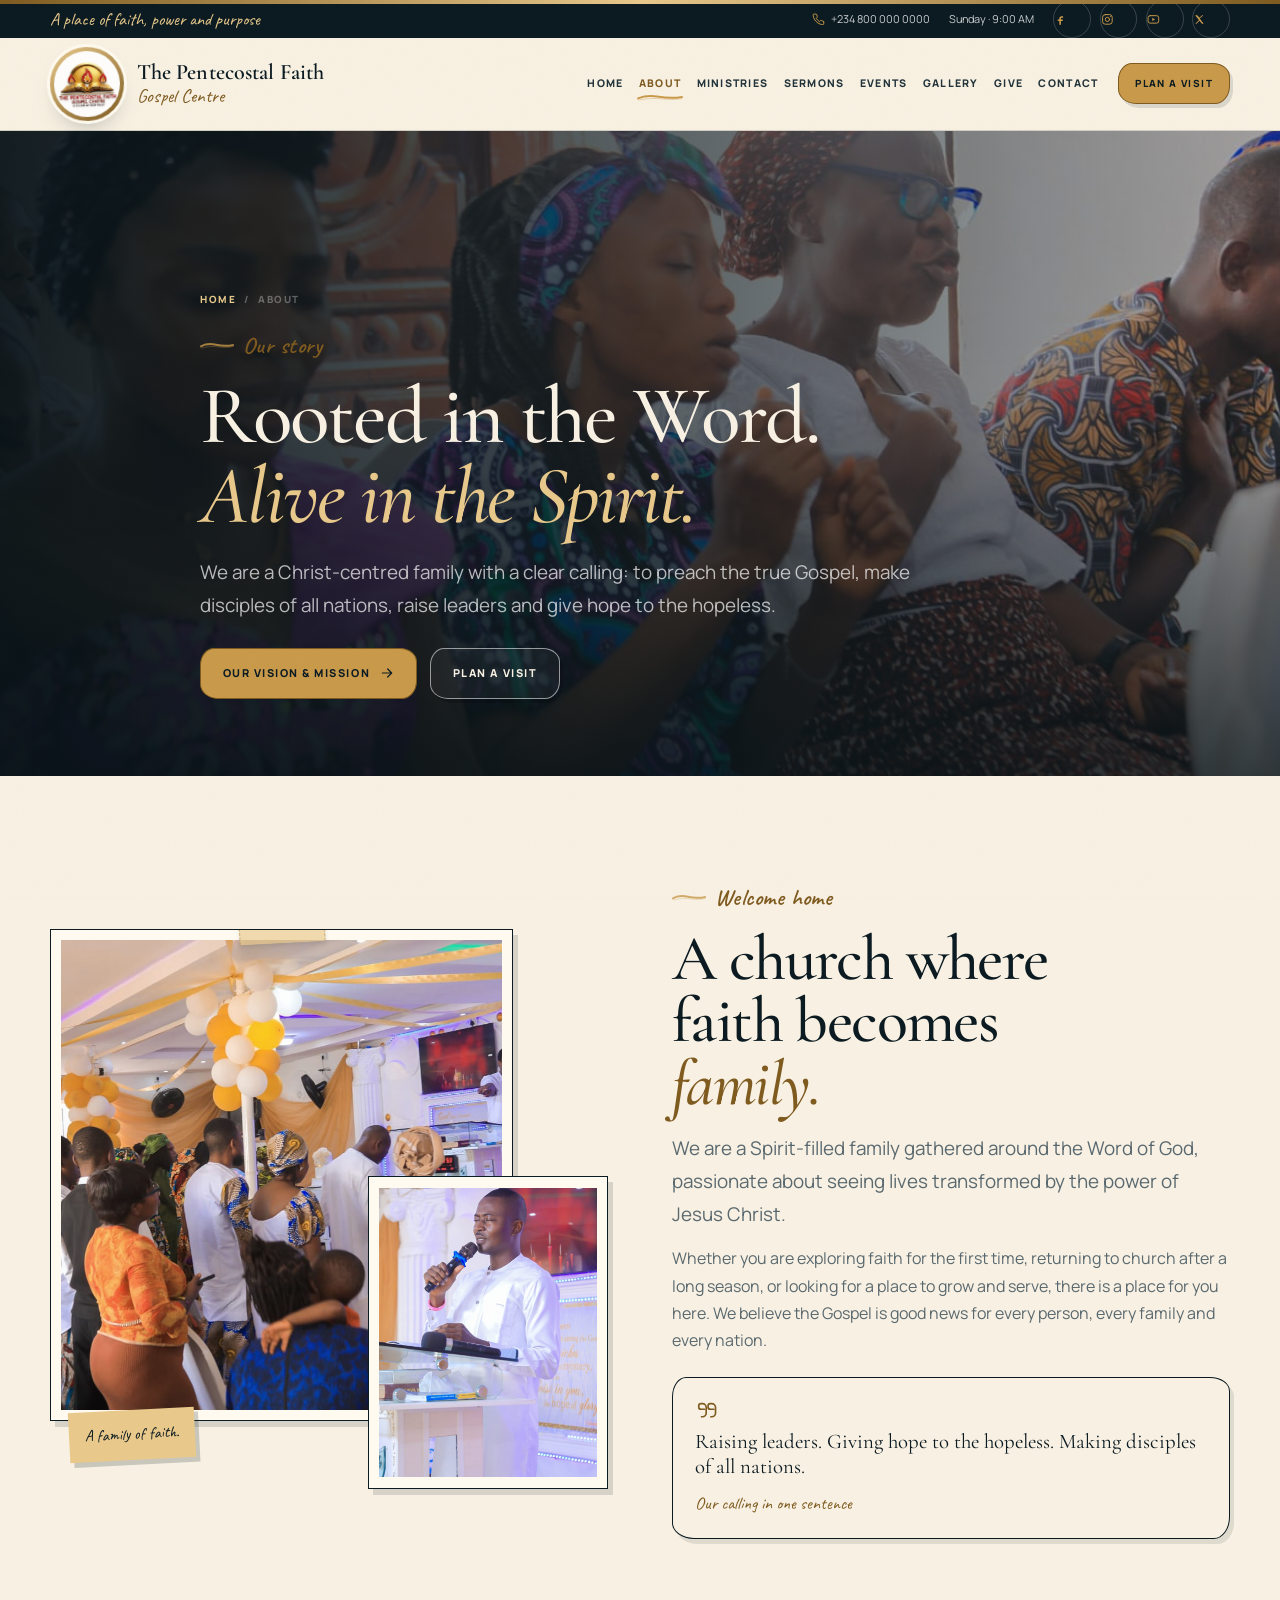
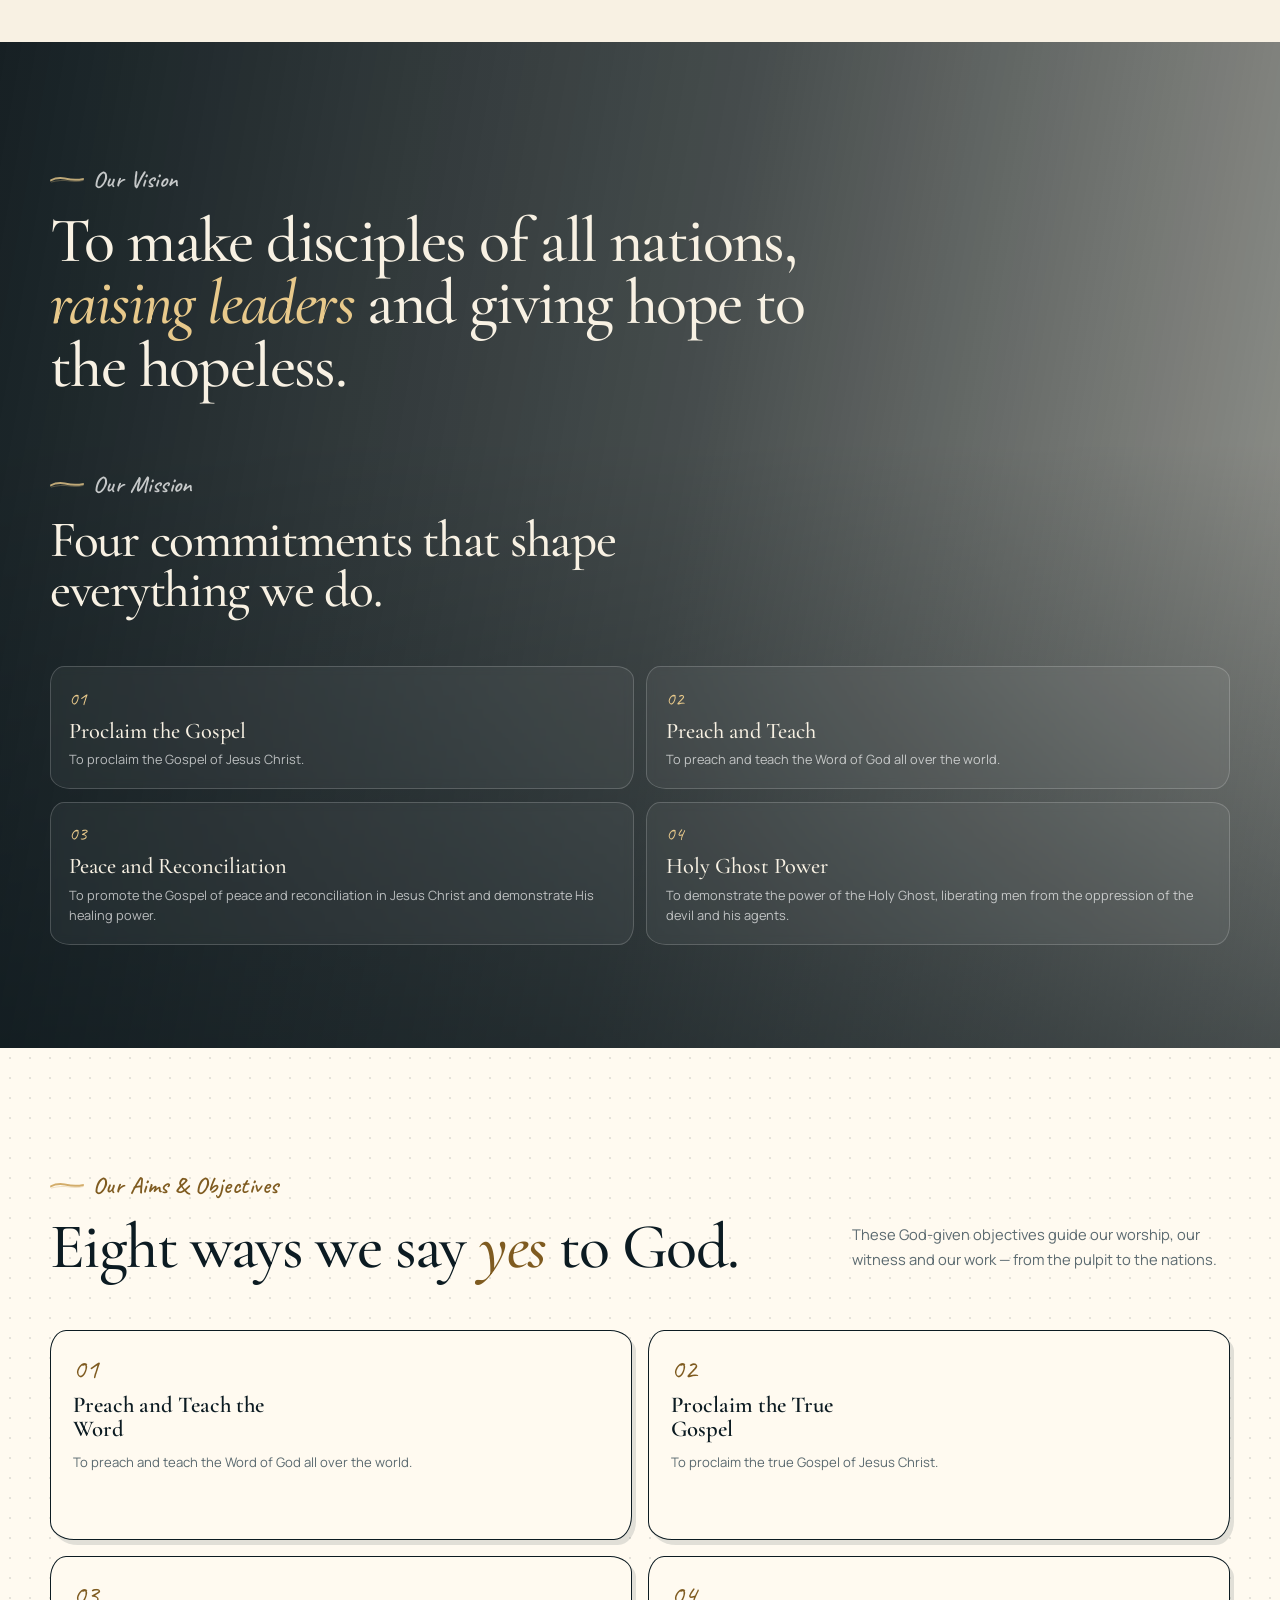
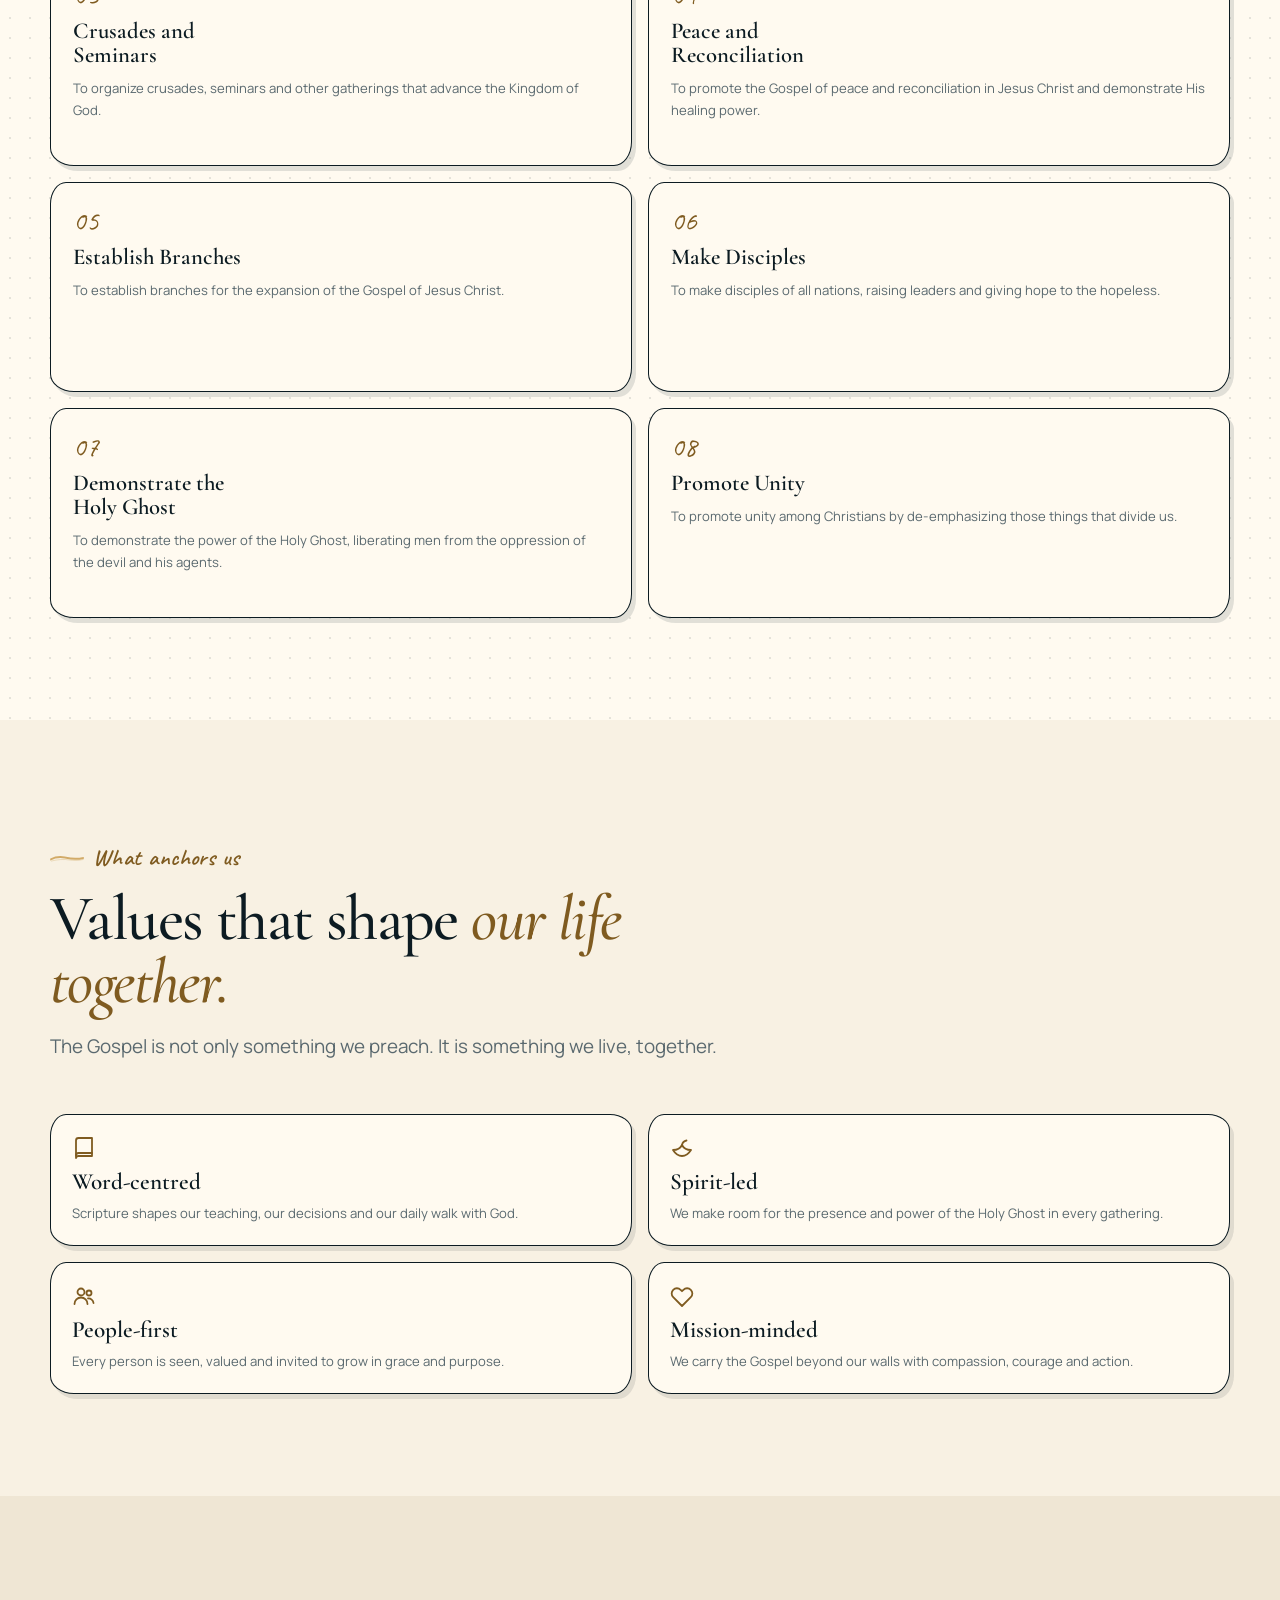
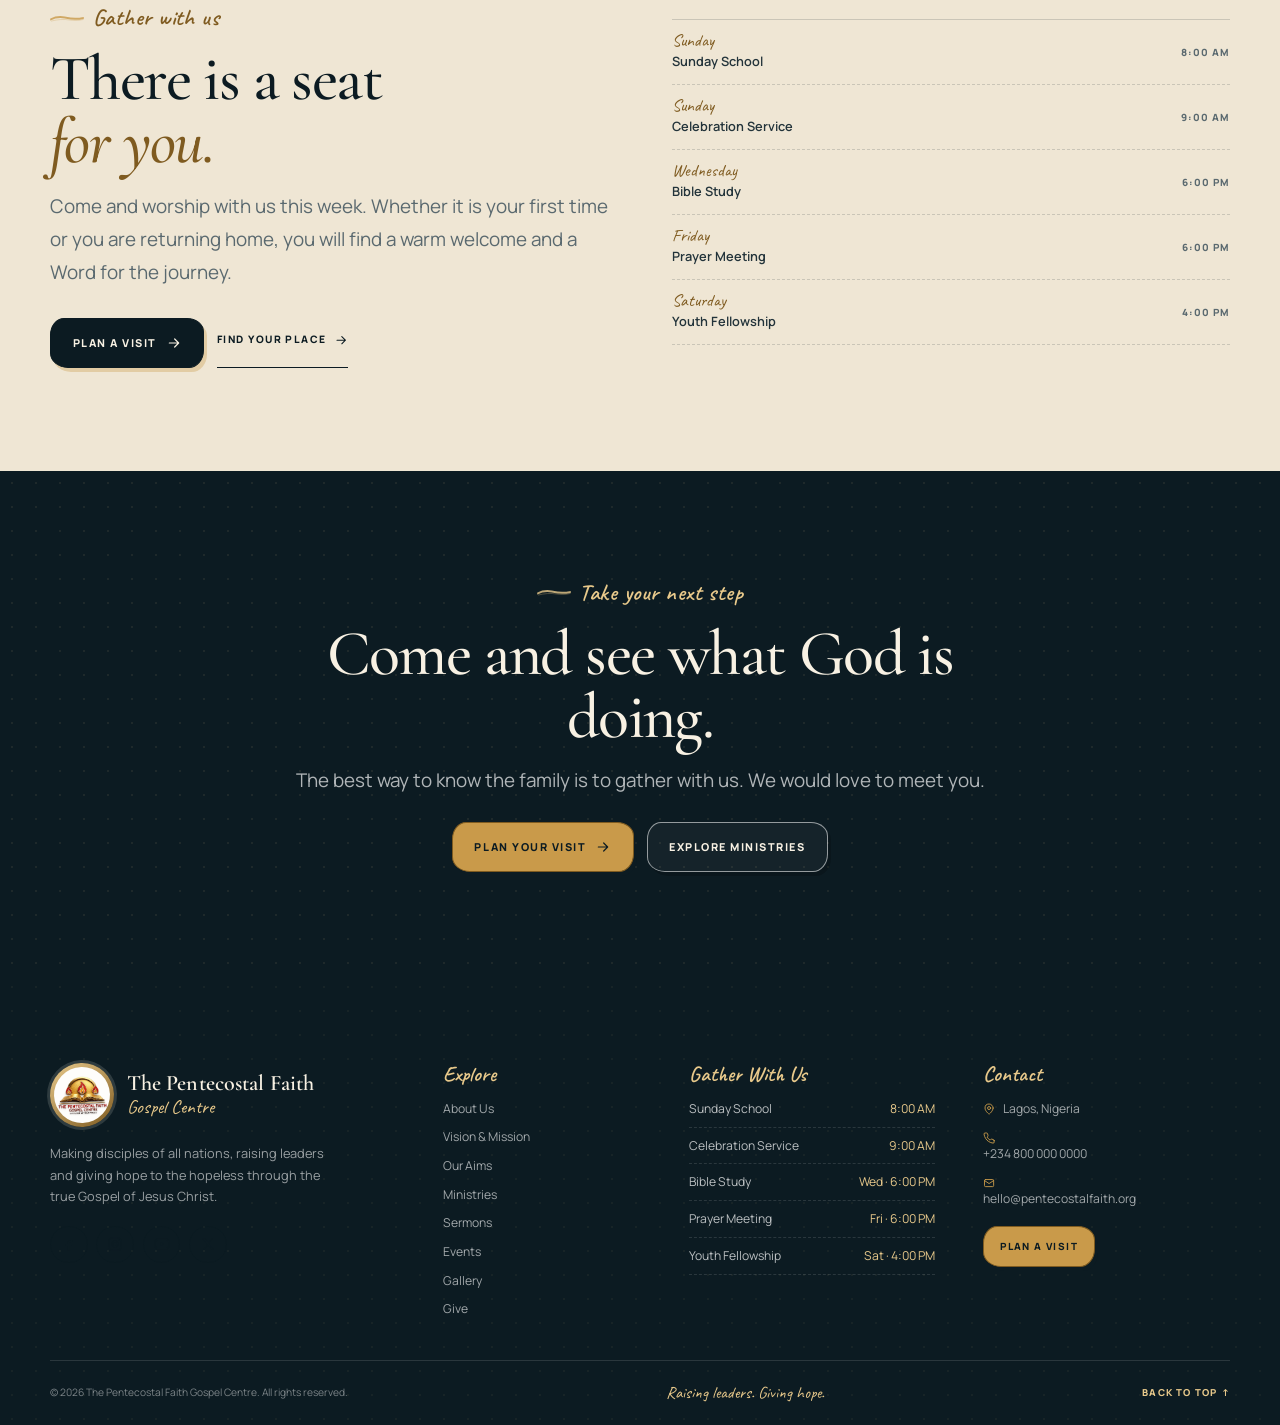
==== about.html @ af871fe2 "Build multi-page TPFGC church website" ====
<!DOCTYPE html>
<html lang="en">
<head>
  <meta charset="UTF-8">
  <meta name="viewport" content="width=device-width, initial-scale=1.0">
  <title>About Us | The Pentecostal Faith Gospel Centre</title>
  <meta name="description" content="Learn about the vision, mission, aims and family life of The Pentecostal Faith Gospel Centre in Lagos, Nigeria.">
  <meta name="author" content="The Pentecostal Faith Gospel Centre">
  <meta name="theme-color" content="#0c1b22">
  <link rel="canonical" href="https://www.pentecostalfaith.org/about.html">
  <link rel="icon" href="LOGO.jpeg" type="image/jpeg">
  <link rel="apple-touch-icon" href="LOGO.jpeg">

  <meta property="og:type" content="website">
  <meta property="og:title" content="About Us | The Pentecostal Faith Gospel Centre">
  <meta property="og:description" content="Learn about the vision, mission, aims and family life of The Pentecostal Faith Gospel Centre in Lagos, Nigeria.">
  <meta property="og:url" content="https://www.pentecostalfaith.org/about.html">
  <meta property="og:site_name" content="The Pentecostal Faith Gospel Centre">
  <meta property="og:image" content="https://www.pentecostalfaith.org/IMG%201.jpeg">
  <meta property="og:image:alt" content="The congregation gathered in worship">
  <meta property="og:locale" content="en_NG">
  <meta name="twitter:card" content="summary_large_image">
  <meta name="twitter:title" content="About Us | The Pentecostal Faith Gospel Centre">
  <meta name="twitter:description" content="Learn about the vision, mission, aims and family life of The Pentecostal Faith Gospel Centre in Lagos, Nigeria.">
  <meta name="twitter:image" content="https://www.pentecostalfaith.org/IMG%201.jpeg">

  <link rel="preload" as="image" href="IMG%201.jpeg" fetchpriority="high">
  <link rel="preconnect" href="https://fonts.googleapis.com">
  <link rel="preconnect" href="https://fonts.gstatic.com" crossorigin>
  <link href="https://fonts.googleapis.com/css2?family=Caveat:wght@500;600;700&family=Cormorant+Garamond:ital,wght@0,400;0,500;0,600;0,700;1,400;1,500;1,600&family=Manrope:wght@300;400;500;600;700;800&display=swap" rel="stylesheet">
  <link rel="stylesheet" href="styles.css">
  <script>
document.documentElement.classList.add('js');
window.addEventListener('load', function () {
  window.setTimeout(function () {
    if (document.documentElement.dataset.ready === 'true') return;
    document.querySelectorAll('.reveal').forEach(function (element) { element.classList.add('is-visible'); });
    var splash = document.getElementById('splash');
    if (splash) splash.classList.add('is-hidden');
    document.body.classList.remove('splash-open');
  }, 3500);
});
</script>

  <script type="application/ld+json">
  {
    "@context": "https://schema.org",
    "@type": "Church",
    "name": "The Pentecostal Faith Gospel Centre",
    "url": "https://www.pentecostalfaith.org/",
    "description": "A Christ-centred church committed to preaching the true Gospel, making disciples of all nations, and demonstrating the healing power of Jesus Christ.",
    "image": "https://www.pentecostalfaith.org/HERO.jpeg",
    "logo": "https://www.pentecostalfaith.org/LOGO.jpeg",
    "telephone": "+2348000000000",
    "email": "hello@pentecostalfaith.org",
    "address": {
      "@type": "PostalAddress",
      "addressLocality": "Lagos",
      "addressCountry": "NG"
    }
  }
  </script>
</head>
<body data-page="about">
  <a class="skip-link" href="#main">Skip to content</a>
  <div class="scroll-progress" aria-hidden="true"></div>
  
  <svg class="svg-sprite" aria-hidden="true" focusable="false" width="0" height="0">
    <symbol id="icon-arrow" viewBox="0 0 24 24"><path d="M5 12h14M13 6l6 6-6 6"/></symbol>
    <symbol id="icon-play" viewBox="0 0 24 24"><path d="M8 5.5v13l11-6.5-11-6.5Z" fill="currentColor" stroke="none"/></symbol>
    <symbol id="icon-pin" viewBox="0 0 24 24"><path d="M20 10c0 6-8 12-8 12S4 16 4 10a8 8 0 1 1 16 0Z"/><circle cx="12" cy="10" r="3"/></symbol>
    <symbol id="icon-clock" viewBox="0 0 24 24"><circle cx="12" cy="12" r="9"/><path d="M12 7v5l3 2"/></symbol>
    <symbol id="icon-phone" viewBox="0 0 24 24"><path d="M22 16.9v3a2 2 0 0 1-2.2 2 19.8 19.8 0 0 1-8.6-3.1 19.5 19.5 0 0 1-6-6A19.8 19.8 0 0 1 2.1 4.2 2 2 0 0 1 4.1 2h3a2 2 0 0 1 2 1.7c.1 1 .4 2 .7 2.9a2 2 0 0 1-.5 2.1L8 10a16 16 0 0 0 6 6l1.3-1.3a2 2 0 0 1 2.1-.5c.9.3 1.9.6 2.9.7a2 2 0 0 1 1.7 2Z"/></symbol>
    <symbol id="icon-mail" viewBox="0 0 24 24"><rect x="3" y="5" width="18" height="14" rx="2"/><path d="m3 7 9 6 9-6"/></symbol>
    <symbol id="icon-calendar" viewBox="0 0 24 24"><rect x="3" y="5" width="18" height="16" rx="2"/><path d="M8 3v4M16 3v4M3 10h18"/></symbol>
    <symbol id="icon-check" viewBox="0 0 24 24"><path d="m5 12 4 4L19 6"/></symbol>
    <symbol id="icon-cross" viewBox="0 0 24 24"><path d="M12 3v18M6 9h12"/></symbol>
    <symbol id="icon-chevron-left" viewBox="0 0 24 24"><path d="m15 18-6-6 6-6"/></symbol>
    <symbol id="icon-chevron-right" viewBox="0 0 24 24"><path d="m9 18 6-6-6-6"/></symbol>
    <symbol id="icon-facebook" viewBox="0 0 24 24"><path d="M14 9h3V6h-3c-2.2 0-4 1.8-4 4v2H7v3h3v7h3v-7h3l1-3h-4v-2c0-.6.4-1 1-1Z" fill="currentColor" stroke="none"/></symbol>
    <symbol id="icon-instagram" viewBox="0 0 24 24"><rect x="3" y="3" width="18" height="18" rx="5"/><circle cx="12" cy="12" r="4"/><circle cx="17.5" cy="6.5" r="1" fill="currentColor" stroke="none"/></symbol>
    <symbol id="icon-youtube" viewBox="0 0 24 24"><rect x="2" y="5" width="20" height="14" rx="4"/><path d="m10 9 5 3-5 3V9Z" fill="currentColor" stroke="none"/></symbol>
    <symbol id="icon-x" viewBox="0 0 24 24"><path d="M4 4l7.2 9.3L4.4 20h2.2l5.6-5.6L16.8 20H20l-7.4-9.6L19.4 4h-2.2l-5.1 5.1L8 4H4Z" fill="currentColor" stroke="none"/></symbol>
    <symbol id="icon-quote" viewBox="0 0 24 24"><path d="M10 11H6.5A2.5 2.5 0 0 1 4 8.5v-1A2.5 2.5 0 0 1 6.5 5H8a4 4 0 0 1 4 4v6a4 4 0 0 1-4 4H7"/><path d="M20 11h-3.5A2.5 2.5 0 0 1 14 8.5v-1A2.5 2.5 0 0 1 16.5 5H18a4 4 0 0 1 4 4v6a4 4 0 0 1-4 4h-1"/></symbol>
    <symbol id="icon-expand" viewBox="0 0 24 24"><path d="M9 3H3v6M15 3h6v6M15 21h6v-6M9 21H3v-6"/></symbol>
    <symbol id="icon-book" viewBox="0 0 24 24"><path d="M4 4.5A2.5 2.5 0 0 1 6.5 2H20v18H6.5A2.5 2.5 0 0 0 4 22V4.5Z"/><path d="M4 19.5A2.5 2.5 0 0 1 6.5 17H20"/></symbol>
    <symbol id="icon-users" viewBox="0 0 24 24"><circle cx="9" cy="8" r="3.5"/><path d="M2.5 20a6.5 6.5 0 0 1 13 0"/><circle cx="17" cy="9" r="2.5"/><path d="M16 14.5a5 5 0 0 1 5.5 4.5"/></symbol>
    <symbol id="icon-heart" viewBox="0 0 24 24"><path d="M20.8 5.8a5.2 5.2 0 0 0-7.4 0L12 7.2l-1.4-1.4a5.2 5.2 0 0 0-7.4 7.4L12 22l8.8-8.8a5.2 5.2 0 0 0 0-7.4Z"/></symbol>
    <symbol id="icon-gift" viewBox="0 0 24 24"><path d="M20 12v9H4v-9M2 7h20v5H2zM12 7v14"/><path d="M12 7H7.5A2.5 2.5 0 1 1 10 4.5L12 7Zm0 0h4.5A2.5 2.5 0 1 0 14 4.5L12 7Z"/></symbol>
    <symbol id="icon-dove" viewBox="0 0 24 24"><path d="M3 14c4.5 0 7.5-2 9-5 1.5 3 4.5 5 9 5-2.5 4-6.5 6-9 6s-6.5-2-9-6Z"/><path d="M12 9c.5-2.5 2-4 4.5-4.5"/></symbol>
  </svg>
  
  <div class="splash" id="splash" aria-hidden="true">
    <div class="splash__inner">
      <div class="splash__logo"><img src="LOGO.jpeg" alt="" width="190" height="190"></div>
      <p class="splash__hand">Welcome to</p>
      <p class="splash__name">The Pentecostal Faith<span>Gospel Centre</span></p>
      <div class="splash__line"><span></span></div>
      <div class="splash__loader" aria-hidden="true"><span class="loader"></span></div>
      <p class="splash__verse">&ldquo;Go ye therefore, and teach all nations&hellip;&rdquo; &mdash; Matthew 28:19</p>
    </div>
  </div>
  
  <header class="site-header" id="site-header">
    <div class="topbar">
      <div class="container topbar__inner">
        <p class="topbar__verse"><span class="hand">A place of faith, power and purpose</span></p>
        <div class="topbar__links">
          <a href="tel:+2348000000000"><svg class="icon" aria-hidden="true"><use href="#icon-phone"/></svg> +234 800 000 0000</a>
          <span>Sunday &middot; 9:00 AM</span>
          
  <div class="socials">
    <a href="https://www.facebook.com/" target="_blank" rel="noopener noreferrer" aria-label="Facebook"><svg class="icon" aria-hidden="true"><use href="#icon-facebook"/></svg></a>
    <a href="https://www.instagram.com/" target="_blank" rel="noopener noreferrer" aria-label="Instagram"><svg class="icon" aria-hidden="true"><use href="#icon-instagram"/></svg></a>
    <a href="https://www.youtube.com/" target="_blank" rel="noopener noreferrer" aria-label="YouTube"><svg class="icon" aria-hidden="true"><use href="#icon-youtube"/></svg></a>
    <a href="https://x.com/" target="_blank" rel="noopener noreferrer" aria-label="X"><svg class="icon" aria-hidden="true"><use href="#icon-x"/></svg></a>
  </div>
        </div>
      </div>
    </div>
    <div class="header-main">
      <div class="container header-inner">
        <a href="index.html" class="brand" aria-label="The Pentecostal Faith Gospel Centre &mdash; home">
          <span class="brand__mark"><img src="LOGO.jpeg" alt="The Pentecostal Faith Gospel Centre logo" width="74" height="74"></span>
          <span class="brand__text"><span class="brand__name">The Pentecostal Faith</span><span class="brand__tag">Gospel Centre</span></span>
        </a>
        <nav class="primary-nav" aria-label="Primary navigation">
          <ul class="nav-list"><li><a class="nav-link" href="index.html">Home</a></li><li><a class="nav-link active" href="about.html" aria-current="page">About</a></li><li><a class="nav-link" href="ministries.html">Ministries</a></li><li><a class="nav-link" href="sermons.html">Sermons</a></li><li><a class="nav-link" href="events.html">Events</a></li><li><a class="nav-link" href="gallery.html">Gallery</a></li><li><a class="nav-link" href="give.html">Give</a></li><li><a class="nav-link" href="contact.html">Contact</a></li></ul>
        </nav>
        <div class="header-actions">
          <a href="contact.html#visit" class="btn btn--gold btn--small header-cta">Plan a Visit</a>
          <button class="nav-toggle" type="button" aria-expanded="false" aria-controls="mobile-nav" aria-label="Open menu">
            <span></span><span></span><span></span>
          </button>
        </div>
      </div>
    </div>
  </header>

  <div class="mobile-nav" id="mobile-nav" aria-hidden="true" inert>
    <nav aria-label="Mobile navigation">
      <ul class="mobile-nav__list"><li><a class="" href="index.html"><span>01</span>Home</a></li><li><a class="active" href="about.html" aria-current="page"><span>02</span>About</a></li><li><a class="" href="ministries.html"><span>03</span>Ministries</a></li><li><a class="" href="sermons.html"><span>04</span>Sermons</a></li><li><a class="" href="events.html"><span>05</span>Events</a></li><li><a class="" href="gallery.html"><span>06</span>Gallery</a></li><li><a class="" href="give.html"><span>07</span>Give</a></li><li><a class="" href="contact.html"><span>08</span>Contact</a></li></ul>
    </nav>
    <div class="mobile-nav__footer">
      <a href="contact.html#visit" class="btn btn--gold">Plan a Visit <svg class="icon" aria-hidden="true"><use href="#icon-arrow"/></svg></a>
      <div class="mobile-nav__contact">
        <a href="tel:+2348000000000">+234 800 000 0000</a>
        <a href="mailto:hello@pentecostalfaith.org">hello@pentecostalfaith.org</a>
      </div>
      
  <div class="socials">
    <a href="https://www.facebook.com/" target="_blank" rel="noopener noreferrer" aria-label="Facebook"><svg class="icon" aria-hidden="true"><use href="#icon-facebook"/></svg></a>
    <a href="https://www.instagram.com/" target="_blank" rel="noopener noreferrer" aria-label="Instagram"><svg class="icon" aria-hidden="true"><use href="#icon-instagram"/></svg></a>
    <a href="https://www.youtube.com/" target="_blank" rel="noopener noreferrer" aria-label="YouTube"><svg class="icon" aria-hidden="true"><use href="#icon-youtube"/></svg></a>
    <a href="https://x.com/" target="_blank" rel="noopener noreferrer" aria-label="X"><svg class="icon" aria-hidden="true"><use href="#icon-x"/></svg></a>
  </div>
    </div>
  </div>
  <main id="main">
    
  
  <section class="page-hero" style="--photo: url('IMG%201.jpeg')">
    <div class="container page-hero__inner">
      <nav class="page-hero__crumbs" aria-label="Breadcrumb"><a href="index.html">Home</a><span>/</span><span>About</span></nav>
      <p class="eyebrow">Our story</p>
      <h1 class="section-title">Rooted in the Word. <em>Alive in the Spirit.</em></h1>
      <p class="lead">We are a Christ-centred family with a clear calling: to preach the true Gospel, make disciples of all nations, raise leaders and give hope to the hopeless.</p>
      <div class="page-hero__actions"><a href="#vision" class="btn btn--gold">Our Vision &amp; Mission <svg class="icon" aria-hidden="true"><use href="#icon-arrow"/></svg></a><a href="contact.html#visit" class="btn btn--outline-light">Plan a Visit</a></div>
    </div>
  </section>

  <section class="section section--cream">
    <div class="container intro-grid">
      <div class="intro-media reveal reveal--left">
        <div class="intro-media__main photo-frame tape"><img src="IMG%202.jpeg" alt="Worshippers lifting their hands in praise at The Pentecostal Faith Gospel Centre" loading="lazy"></div>
        <div class="intro-media__sub photo-frame"><img src="IMG%205.jpeg" alt="Church members in fellowship after service" loading="lazy"></div>
        <div class="intro-media__note hand">A family of faith.</div>
      </div>
      <div class="story-copy reveal reveal--right">
        <p class="eyebrow">Welcome home</p>
        <h2 class="section-title">A church where faith becomes <em class="accent">family.</em></h2>
        <p class="lead">We are a Spirit-filled family gathered around the Word of God, passionate about seeing lives transformed by the power of Jesus Christ.</p>
        <p>Whether you are exploring faith for the first time, returning to church after a long season, or looking for a place to grow and serve, there is a place for you here. We believe the Gospel is good news for every person, every family and every nation.</p>
        <div class="quote-card">
          <svg class="icon" aria-hidden="true"><use href="#icon-quote"/></svg>
          <blockquote>Raising leaders. Giving hope to the hopeless. Making disciples of all nations.</blockquote>
          <cite>Our calling in one sentence</cite>
        </div>
      </div>
    </div>
  </section>

  <section class="section photo-section" id="vision" style="--photo: url('IMG%203.jpeg')">
    <div class="container">
      <div class="section-head reveal">
        <p class="eyebrow eyebrow--light">Our Vision</p>
        <h2 class="section-title">To make disciples of all nations, <em>raising leaders</em> and giving hope to the hopeless.</h2>
      </div>
      <div class="section-head reveal">
        <p class="eyebrow eyebrow--light">Our Mission</p>
        <h3 class="section-title" style="font-size: clamp(2rem, 4vw, 3.2rem);">Four commitments that shape everything we do.</h3>
      </div>
      <div class="mission-list" data-stagger>
        <article class="mission-card reveal"><span class="mission-card__num">01</span><h3>Proclaim the Gospel</h3><p>To proclaim the Gospel of Jesus Christ.</p></article><article class="mission-card reveal"><span class="mission-card__num">02</span><h3>Preach and Teach</h3><p>To preach and teach the Word of God all over the world.</p></article><article class="mission-card reveal"><span class="mission-card__num">03</span><h3>Peace and Reconciliation</h3><p>To promote the Gospel of peace and reconciliation in Jesus Christ and demonstrate His healing power.</p></article><article class="mission-card reveal"><span class="mission-card__num">04</span><h3>Holy Ghost Power</h3><p>To demonstrate the power of the Holy Ghost, liberating men from the oppression of the devil and his agents.</p></article>
      </div>
    </div>
  </section>

  <section class="section paper-section" id="aims">
    <div class="container">
      <div class="split-head">
        <div class="section-head reveal">
          <p class="eyebrow">Our Aims &amp; Objectives</p>
          <h2 class="section-title">Eight ways we say <em class="accent">yes</em> to God.</h2>
        </div>
        <p class="split-head__text reveal">These God-given objectives guide our worship, our witness and our work &mdash; from the pulpit to the nations.</p>
      </div>
      <div class="aims-grid" data-stagger>
        
  <article class="aim-card reveal">
    <span class="aim-card__num" aria-hidden="true">01</span>
    <h3>Preach and Teach the Word</h3>
    <p>To preach and teach the Word of God all over the world.</p>
  </article>
  <article class="aim-card reveal">
    <span class="aim-card__num" aria-hidden="true">02</span>
    <h3>Proclaim the True Gospel</h3>
    <p>To proclaim the true Gospel of Jesus Christ.</p>
  </article>
  <article class="aim-card reveal">
    <span class="aim-card__num" aria-hidden="true">03</span>
    <h3>Crusades and Seminars</h3>
    <p>To organize crusades, seminars and other gatherings that advance the Kingdom of God.</p>
  </article>
  <article class="aim-card reveal">
    <span class="aim-card__num" aria-hidden="true">04</span>
    <h3>Peace and Reconciliation</h3>
    <p>To promote the Gospel of peace and reconciliation in Jesus Christ and demonstrate His healing power.</p>
  </article>
  <article class="aim-card reveal">
    <span class="aim-card__num" aria-hidden="true">05</span>
    <h3>Establish Branches</h3>
    <p>To establish branches for the expansion of the Gospel of Jesus Christ.</p>
  </article>
  <article class="aim-card reveal">
    <span class="aim-card__num" aria-hidden="true">06</span>
    <h3>Make Disciples</h3>
    <p>To make disciples of all nations, raising leaders and giving hope to the hopeless.</p>
  </article>
  <article class="aim-card reveal">
    <span class="aim-card__num" aria-hidden="true">07</span>
    <h3>Demonstrate the Holy Ghost</h3>
    <p>To demonstrate the power of the Holy Ghost, liberating men from the oppression of the devil and his agents.</p>
  </article>
  <article class="aim-card reveal">
    <span class="aim-card__num" aria-hidden="true">08</span>
    <h3>Promote Unity</h3>
    <p>To promote unity among Christians by de-emphasizing those things that divide us.</p>
  </article>
      </div>
    </div>
  </section>

  <section class="section section--cream">
    <div class="container">
      
  <div class="section-head reveal">
    <p class="eyebrow">What anchors us</p>
    <h2 class="section-title">Values that shape <em class="accent">our life together.</em></h2>
    <p class="lead">The Gospel is not only something we preach. It is something we live, together.</p>
  </div>
      <div class="values-grid" data-stagger>
        <article class="value-card reveal"><svg class="icon" aria-hidden="true"><use href="#icon-book"/></svg><h3>Word-centred</h3><p>Scripture shapes our teaching, our decisions and our daily walk with God.</p></article>
        <article class="value-card reveal"><svg class="icon" aria-hidden="true"><use href="#icon-dove"/></svg><h3>Spirit-led</h3><p>We make room for the presence and power of the Holy Ghost in every gathering.</p></article>
        <article class="value-card reveal"><svg class="icon" aria-hidden="true"><use href="#icon-users"/></svg><h3>People-first</h3><p>Every person is seen, valued and invited to grow in grace and purpose.</p></article>
        <article class="value-card reveal"><svg class="icon" aria-hidden="true"><use href="#icon-heart"/></svg><h3>Mission-minded</h3><p>We carry the Gospel beyond our walls with compassion, courage and action.</p></article>
      </div>
    </div>
  </section>

  <section class="section section--cream-2">
    <div class="container visit-strip">
      <div class="visit-strip__copy reveal">
        <p class="eyebrow">Gather with us</p>
        <h2 class="section-title">There is a seat <em class="accent">for you.</em></h2>
        <p class="lead">Come and worship with us this week. Whether it is your first time or you are returning home, you will find a warm welcome and a Word for the journey.</p>
        <div class="actions-row">
          <a href="contact.html#visit" class="btn btn--dark">Plan a Visit <svg class="icon" aria-hidden="true"><use href="#icon-arrow"/></svg></a>
          <a href="ministries.html" class="text-link">Find your place <svg class="icon" aria-hidden="true"><use href="#icon-arrow"/></svg></a>
        </div>
      </div>
      <div class="reveal">
  <div class="schedule">
    <div class="schedule__row"><div><span class="schedule__day">Sunday</span><span class="schedule__name">Sunday School</span></div><span class="schedule__time">8:00 AM</span></div>
    <div class="schedule__row"><div><span class="schedule__day">Sunday</span><span class="schedule__name">Celebration Service</span></div><span class="schedule__time">9:00 AM</span></div>
    <div class="schedule__row"><div><span class="schedule__day">Wednesday</span><span class="schedule__name">Bible Study</span></div><span class="schedule__time">6:00 PM</span></div>
    <div class="schedule__row"><div><span class="schedule__day">Friday</span><span class="schedule__name">Prayer Meeting</span></div><span class="schedule__time">6:00 PM</span></div>
    <div class="schedule__row"><div><span class="schedule__day">Saturday</span><span class="schedule__name">Youth Fellowship</span></div><span class="schedule__time">4:00 PM</span></div>
  </div></div>
    </div>
  </section>

  
  <section class="page-cta">
    <div class="container page-cta__inner reveal">
      <p class="eyebrow eyebrow--light">Take your next step</p>
      <h2 class="section-title">Come and see what God is doing.</h2>
      <p class="lead">The best way to know the family is to gather with us. We would love to meet you.</p>
      <div class="page-cta__actions">
        <a href="contact.html#visit" class="btn btn--gold">Plan Your Visit <svg class="icon" aria-hidden="true"><use href="#icon-arrow"/></svg></a>
        <a href="ministries.html" class="btn btn--outline-light">Explore Ministries</a>
      </div>
    </div>
  </section>
  </main>
  
  <footer class="site-footer">
    <div class="container footer__grid">
      <div class="footer__brand">
        <a href="index.html" class="brand brand--footer" aria-label="The Pentecostal Faith Gospel Centre &mdash; home">
          <span class="brand__mark"><img src="LOGO.jpeg" alt="The Pentecostal Faith Gospel Centre logo" width="64" height="64" loading="lazy"></span>
          <span class="brand__text"><span class="brand__name">The Pentecostal Faith</span><span class="brand__tag">Gospel Centre</span></span>
        </a>
        <p>Making disciples of all nations, raising leaders and giving hope to the hopeless through the true Gospel of Jesus Christ.</p>
        
  <div class="socials">
    <a href="https://www.facebook.com/" target="_blank" rel="noopener noreferrer" aria-label="Facebook"><svg class="icon" aria-hidden="true"><use href="#icon-facebook"/></svg></a>
    <a href="https://www.instagram.com/" target="_blank" rel="noopener noreferrer" aria-label="Instagram"><svg class="icon" aria-hidden="true"><use href="#icon-instagram"/></svg></a>
    <a href="https://www.youtube.com/" target="_blank" rel="noopener noreferrer" aria-label="YouTube"><svg class="icon" aria-hidden="true"><use href="#icon-youtube"/></svg></a>
    <a href="https://x.com/" target="_blank" rel="noopener noreferrer" aria-label="X"><svg class="icon" aria-hidden="true"><use href="#icon-x"/></svg></a>
  </div>
      </div>

      <div class="footer__col">
        <h3>Explore</h3>
        <ul class="footer__links">
          <li><a href="about.html">About Us</a></li>
          <li><a href="about.html#vision">Vision &amp; Mission</a></li>
          <li><a href="about.html#aims">Our Aims</a></li>
          <li><a href="ministries.html">Ministries</a></li>
          <li><a href="sermons.html">Sermons</a></li>
          <li><a href="events.html">Events</a></li>
          <li><a href="gallery.html">Gallery</a></li>
          <li><a href="give.html">Give</a></li>
        </ul>
      </div>

      <div class="footer__col">
        <h3>Gather With Us</h3>
        <ul class="footer__times">
          <li><span>Sunday School</span><span>8:00 AM</span></li>
          <li><span>Celebration Service</span><span>9:00 AM</span></li>
          <li><span>Bible Study</span><span>Wed &middot; 6:00 PM</span></li>
          <li><span>Prayer Meeting</span><span>Fri &middot; 6:00 PM</span></li>
          <li><span>Youth Fellowship</span><span>Sat &middot; 4:00 PM</span></li>
        </ul>
      </div>

      <div class="footer__col">
        <h3>Contact</h3>
        <ul class="footer__contact">
          <li><svg class="icon" aria-hidden="true"><use href="#icon-pin"/></svg> Lagos, Nigeria</li>
          <li><a href="tel:+2348000000000"><svg class="icon" aria-hidden="true"><use href="#icon-phone"/></svg> +234 800 000 0000</a></li>
          <li><a href="mailto:hello@pentecostalfaith.org"><svg class="icon" aria-hidden="true"><use href="#icon-mail"/></svg> hello@pentecostalfaith.org</a></li>
        </ul>
        <a href="contact.html#visit" class="btn btn--gold btn--small">Plan a Visit</a>
      </div>
    </div>

    <div class="container footer__bottom">
      <p>&copy; <span data-year>2026</span> The Pentecostal Faith Gospel Centre. All rights reserved.</p>
      <p class="footer__tagline">Raising leaders. Giving hope.</p>
      <a href="#main" class="footer__top-link">Back to top <span aria-hidden="true">&uarr;</span></a>
    </div>
  </footer>
  
  <div class="lightbox" id="lightbox" role="dialog" aria-modal="true" aria-label="Image viewer" aria-hidden="true" inert>
    <button class="lightbox__close" type="button" data-close aria-label="Close image viewer"><span aria-hidden="true">&times;</span></button>
    <button class="lightbox__nav lightbox__nav--prev" type="button" data-prev aria-label="Previous image"><svg class="icon" aria-hidden="true"><use href="#icon-chevron-left"/></svg></button>
    <figure class="lightbox__figure">
      <img alt="" data-lightbox-img>
      <figcaption data-lightbox-caption></figcaption>
    </figure>
    <button class="lightbox__nav lightbox__nav--next" type="button" data-next aria-label="Next image"><svg class="icon" aria-hidden="true"><use href="#icon-chevron-right"/></svg></button>
  </div>
  <button class="back-to-top" type="button" aria-label="Back to top"><svg class="icon" aria-hidden="true"><use href="#icon-arrow"/></svg></button>
  <div class="toast" role="status" aria-live="polite"></div>
  <script src="script.js"></script>
</body>
</html>
---- styles.css ----
:root {
  --ink: #0c1b22;
  --ink-2: #122a33;
  --ink-3: #1c3b45;
  --cream: #f8f1e3;
  --cream-2: #efe6d4;
  --paper: #fffaf0;
  --white: #ffffff;
  --gold: #c99a4a;
  --gold-light: #e8c98b;
  --gold-deep: #7f5b20;
  --rust: #b45f3f;
  --sage: #6d7b5a;
  --text: #22333a;
  --muted: #5a696f;
  --line: rgba(12, 27, 34, 0.16);
  --line-light: rgba(255, 255, 255, 0.18);
  --font-display: "Cormorant Garamond", Georgia, "Times New Roman", serif;
  --font-body: "Manrope", system-ui, -apple-system, "Segoe UI", sans-serif;
  --font-hand: "Caveat", "Segoe Script", "Bradley Hand", cursive;
  --container: 1180px;
  --gutter: clamp(1.15rem, 4vw, 2.5rem);
  --section: clamp(4.5rem, 8vw, 7.5rem);
  --radius: 22px;
  --shadow: 0 30px 70px -42px rgba(12, 27, 34, 0.5);
  --shadow-hard: 5px 6px 0 rgba(12, 27, 34, 0.14);
  --grain: url("data:image/svg+xml,%3Csvg xmlns='http://www.w3.org/2000/svg' width='180' height='180'%3E%3Cfilter id='n'%3E%3CfeTurbulence type='fractalNoise' baseFrequency='.75' numOctaves='2' stitchTiles='stitch'/%3E%3C/filter%3E%3Crect width='180' height='180' filter='url(%23n)' opacity='.055'/%3E%3C/svg%3E");
  --doodle-underline: url("data:image/svg+xml,%3Csvg xmlns='http://www.w3.org/2000/svg' viewBox='0 0 240 14' preserveAspectRatio='none'%3E%3Cpath d='M3 9c34-5 68-6 102-4 31 2 62 5 132 1' fill='none' stroke='%23c99a4a' stroke-width='4' stroke-linecap='round'/%3E%3Cpath d='M10 12c42-3 86-4 130-2 27 1 52 2 95-1' fill='none' stroke='%23c99a4a' stroke-width='2' stroke-linecap='round' opacity='.55'/%3E%3C/svg%3E");
  --doodle-underline-light: url("data:image/svg+xml,%3Csvg xmlns='http://www.w3.org/2000/svg' viewBox='0 0 240 14' preserveAspectRatio='none'%3E%3Cpath d='M3 9c34-5 68-6 102-4 31 2 62 5 132 1' fill='none' stroke='%23e8c98b' stroke-width='4' stroke-linecap='round'/%3E%3Cpath d='M10 12c42-3 86-4 130-2 27 1 52 2 95-1' fill='none' stroke='%23e8c98b' stroke-width='2' stroke-linecap='round' opacity='.55'/%3E%3C/svg%3E");
}

*,
*::before,
*::after {
  box-sizing: border-box;
}

html {
  scroll-behavior: smooth;
  scroll-padding-top: 7.5rem;
  -webkit-text-size-adjust: 100%;
}

body {
  margin: 0;
  font-family: var(--font-body);
  font-size: 1rem;
  line-height: 1.7;
  color: var(--text);
  background: var(--cream);
  overflow-x: hidden;
  -webkit-font-smoothing: antialiased;
  text-rendering: optimizeLegibility;
}

body::before {
  content: "";
  position: fixed;
  inset: 0;
  z-index: 9990;
  pointer-events: none;
  background-image: var(--grain);
  opacity: 0.55;
  mix-blend-mode: multiply;
}

body.menu-open,
body.lightbox-open {
  overflow: hidden;
}

img {
  display: block;
  max-width: 100%;
}

a {
  color: inherit;
  text-decoration: none;
}

button,
input,
select,
textarea {
  font: inherit;
  color: inherit;
}

button {
  cursor: pointer;
}

h1,
h2,
h3,
h4,
p,
ul,
ol,
blockquote,
figure {
  margin: 0;
}

ul,
ol {
  padding: 0;
  list-style: none;
}

svg {
  display: block;
}

::selection {
  background: var(--gold);
  color: var(--ink);
}

:focus-visible {
  outline: 2px dashed var(--gold-deep);
  outline-offset: 4px;
}

.svg-sprite {
  position: absolute;
  width: 0;
  height: 0;
  overflow: hidden;
}

.container {
  width: min(100% - (var(--gutter) * 2), var(--container));
  margin-inline: auto;
}

.section {
  position: relative;
  padding-block: var(--section);
}

.section--tight {
  padding-block: clamp(3rem, 6vw, 5rem);
}

.section--flush {
  padding-block: 0;
}

.section--ink {
  background: var(--ink);
  color: var(--cream);
}

.section--cream {
  background: var(--cream);
}

.section--cream-2 {
  background: var(--cream-2);
}

.paper-section {
  background-color: var(--paper);
  background-image: radial-gradient(circle, rgba(12, 27, 34, 0.11) 1px, transparent 1px);
  background-size: 20px 20px;
}

.lined-section {
  background-color: var(--cream);
  background-image: repeating-linear-gradient(180deg, transparent 0 31px, rgba(12, 27, 34, 0.075) 31px 32px);
}

.eyebrow {
  display: inline-flex;
  align-items: center;
  gap: 0.55rem;
  margin-bottom: 0.65rem;
  font-family: var(--font-hand);
  font-size: clamp(1.15rem, 2.4vw, 1.45rem);
  font-weight: 600;
  letter-spacing: 0.02em;
  color: var(--gold-deep);
}

.eyebrow::before {
  content: "";
  width: 34px;
  height: 7px;
  background: var(--doodle-underline) center / 100% 100% no-repeat;
  opacity: 0.8;
}

.eyebrow--light {
  color: var(--gold-light);
}

.eyebrow--light::before {
  background-image: var(--doodle-underline-light);
}

.section-title {
  font-family: var(--font-display);
  font-size: clamp(2.5rem, 5vw, 4.5rem);
  font-weight: 500;
  line-height: 0.98;
  letter-spacing: -0.025em;
  color: var(--ink);
}

.section-title em,
.section-title .accent {
  font-style: italic;
  color: var(--gold-deep);
}

.section--ink .section-title,
.photo-section .section-title,
.page-hero .section-title,
.hero .section-title {
  color: var(--cream);
}

.section--ink .section-title em,
.section--ink .section-title .accent,
.photo-section .section-title em,
.photo-section .section-title .accent,
.page-hero .section-title em,
.hero .section-title em {
  color: var(--gold-light);
}

.section-head {
  max-width: 760px;
  margin-bottom: clamp(2rem, 4vw, 3.2rem);
}

.section-head--center {
  margin-inline: auto;
  text-align: center;
}

.section-head--center .eyebrow {
  justify-content: center;
}

.section-head p {
  margin-top: 1rem;
}

.lead {
  font-size: clamp(1.02rem, 1.7vw, 1.18rem);
  line-height: 1.75;
  color: var(--muted);
}

.section--ink .lead,
.photo-section .lead,
.page-hero .lead,
.hero .lead {
  color: rgba(255, 255, 255, 0.7);
}

.hand {
  font-family: var(--font-hand);
}

.hand-note {
  font-family: var(--font-hand);
  font-size: clamp(1.25rem, 2.4vw, 1.55rem);
  line-height: 1.05;
  color: var(--gold-deep);
  transform: rotate(-2deg);
}

.eyebrow--light + .hand-note,
.photo-section .hand-note,
.page-hero .hand-note,
.section--ink .hand-note {
  color: var(--gold-light);
}

.doodle-underline {
  position: relative;
  display: inline-block;
  padding-bottom: 0.08em;
}

.doodle-underline::after {
  content: "";
  position: absolute;
  left: -2%;
  right: -2%;
  bottom: -0.12em;
  height: 0.3em;
  background: var(--doodle-underline) center / 100% 100% no-repeat;
  transform: scaleX(0);
  transform-origin: left center;
  transition: transform 0.9s cubic-bezier(0.2, 0.7, 0.2, 1) 0.15s;
}

.section--ink .doodle-underline::after,
.photo-section .doodle-underline::after,
.page-hero .doodle-underline::after,
.hero .doodle-underline::after {
  background-image: var(--doodle-underline-light);
}

.is-visible .doodle-underline::after,
.doodle-underline.is-visible::after,
.hero .doodle-underline::after {
  transform: scaleX(1);
}

.sketch-card {
  border: 2px solid var(--ink);
  border-radius: 18px 24px 20px 26px / 24px 18px 26px 20px;
  box-shadow: var(--shadow-hard);
}

.sketch-card--rotate {
  transform: rotate(-1deg);
}

.sketch-card--rotate-alt {
  transform: rotate(1.2deg);
}

.tape {
  position: relative;
}

.tape::before {
  content: "";
  position: absolute;
  top: -13px;
  left: 50%;
  width: 86px;
  height: 26px;
  background: rgba(232, 201, 139, 0.66);
  border-left: 1px dashed rgba(127, 91, 32, 0.35);
  border-right: 1px dashed rgba(127, 91, 32, 0.35);
  box-shadow: 0 2px 4px rgba(12, 27, 34, 0.1);
  transform: translateX(-50%) rotate(-3deg);
  z-index: 2;
}

.photo-frame {
  position: relative;
  padding: 0.65rem;
  background: var(--paper);
  border: 1.5px solid var(--ink);
  box-shadow: var(--shadow-hard);
}

.photo-frame img {
  width: 100%;
  height: 100%;
  object-fit: cover;
  filter: saturate(0.92);
}

.doodle {
  width: 100%;
  height: auto;
  color: var(--gold-deep);
  stroke: currentColor;
  fill: none;
  stroke-width: 2.2;
  stroke-linecap: round;
  stroke-linejoin: round;
}

.doodle--light {
  color: var(--gold-light);
}

.doodle--rust {
  color: var(--rust);
}

.doodle--sage {
  color: var(--sage);
}

.section-doodle {
  position: absolute;
  pointer-events: none;
  opacity: 0.5;
}

.section-doodle--tl {
  top: 2rem;
  left: 2rem;
  width: clamp(70px, 9vw, 130px);
}

.section-doodle--br {
  right: 2rem;
  bottom: 2rem;
  width: clamp(80px, 11vw, 160px);
}

.torn-edge {
  position: absolute;
  left: 0;
  right: 0;
  bottom: -1px;
  height: 34px;
  z-index: 3;
  background: var(--cream);
  clip-path: polygon(0 55%, 3% 70%, 7% 52%, 11% 68%, 16% 50%, 21% 66%, 26% 54%, 31% 72%, 36% 55%, 41% 69%, 46% 52%, 51% 68%, 56% 54%, 61% 71%, 66% 53%, 71% 68%, 76% 51%, 81% 70%, 86% 56%, 91% 72%, 96% 54%, 100% 66%, 100% 100%, 0 100%);
}

.torn-edge--paper {
  background: var(--paper);
}

.torn-edge--ink {
  background: var(--ink);
}

.btn {
  display: inline-flex;
  align-items: center;
  justify-content: center;
  gap: 0.55rem;
  padding: 0.95rem 1.35rem;
  border: 1.5px solid var(--ink);
  border-radius: 14px 17px 15px 18px / 17px 14px 18px 15px;
  background: transparent;
  color: var(--ink);
  box-shadow: 3px 4px 0 rgba(12, 27, 34, 0.12);
  font-size: 0.68rem;
  font-weight: 800;
  letter-spacing: 0.14em;
  text-transform: uppercase;
  transition: transform 0.25s ease, box-shadow 0.25s ease, background 0.25s ease, color 0.25s ease;
}

.btn:hover {
  transform: translate(-1px, -2px) rotate(-0.4deg);
  box-shadow: 5px 7px 0 rgba(12, 27, 34, 0.16);
}

.btn .icon {
  width: 1rem;
  height: 1rem;
}

.btn--gold {
  border-color: var(--gold-deep);
  background: var(--gold);
  color: var(--ink);
}

.btn--gold:hover {
  background: var(--gold-light);
}

.btn--dark {
  border-color: var(--ink);
  background: var(--ink);
  color: var(--cream);
  box-shadow: 3px 4px 0 rgba(201, 154, 74, 0.35);
}

.btn--dark:hover {
  background: var(--ink-2);
  box-shadow: 5px 7px 0 rgba(201, 154, 74, 0.42);
}

.btn--light {
  border-color: var(--cream);
  background: var(--cream);
  color: var(--ink);
  box-shadow: 3px 4px 0 rgba(0, 0, 0, 0.18);
}

.btn--outline-light {
  border-color: rgba(255, 255, 255, 0.55);
  background: rgba(255, 255, 255, 0.04);
  color: var(--cream);
  box-shadow: 3px 4px 0 rgba(0, 0, 0, 0.18);
}

.btn--outline-light:hover {
  border-color: var(--gold-light);
  background: rgba(232, 201, 139, 0.12);
  color: var(--gold-light);
}

.btn--small {
  padding: 0.7rem 1rem;
  font-size: 0.62rem;
}

.btn--full {
  width: 100%;
}

.text-link {
  display: inline-flex;
  align-items: center;
  gap: 0.45rem;
  padding: 0 0 0.3rem;
  border: 0;
  border-bottom: 1.5px solid currentColor;
  background: none;
  font-family: var(--font-body);
  font-size: 0.64rem;
  font-weight: 800;
  letter-spacing: 0.14em;
  text-transform: uppercase;
  color: var(--ink);
  transition: color 0.25s ease, transform 0.25s ease;
}

.text-link:hover {
  color: var(--gold-deep);
  transform: translateX(3px);
}

.text-link--light {
  color: var(--gold-light);
}

.text-link--light:hover {
  color: var(--cream);
}

.text-link .icon {
  width: 0.9rem;
  height: 0.9rem;
}

.socials {
  display: flex;
  flex-wrap: wrap;
  gap: 0.55rem;
}

.socials a {
  display: grid;
  place-items: center;
  width: 2.35rem;
  height: 2.35rem;
  border: 1px solid var(--line-light);
  border-radius: 50%;
  color: var(--cream);
  transition: transform 0.25s ease, background 0.25s ease, color 0.25s ease, border-color 0.25s ease;
}

.socials a:hover {
  transform: translateY(-3px) rotate(-4deg);
  border-color: var(--gold);
  background: var(--gold);
  color: var(--ink);
}

.socials .icon {
  width: 1rem;
  height: 1rem;
}

.site-header {
  position: sticky;
  top: 0;
  z-index: 960;
  background: rgba(248, 241, 227, 0.97);
  border-bottom: 1px solid var(--line);
  backdrop-filter: blur(16px);
}

.site-header::before {
  content: "";
  position: absolute;
  top: 0;
  left: 0;
  right: 0;
  height: 4px;
  background: linear-gradient(90deg, var(--gold-deep), var(--gold-light), var(--gold-deep));
}

.topbar {
  background: var(--ink);
  color: rgba(255, 255, 255, 0.78);
  font-size: 0.68rem;
}

.topbar__inner {
  display: flex;
  align-items: center;
  justify-content: space-between;
  gap: 1rem;
  min-height: 38px;
}

.topbar__verse {
  display: flex;
  align-items: baseline;
  gap: 0.45rem;
  white-space: nowrap;
}

.topbar__verse .hand {
  color: var(--gold-light);
  font-size: 1.12rem;
}

.topbar__links {
  display: flex;
  align-items: center;
  gap: 1.2rem;
}

.topbar__links a {
  display: inline-flex;
  align-items: center;
  gap: 0.35rem;
  transition: color 0.2s ease;
}

.topbar__links a:hover {
  color: var(--gold-light);
}

.topbar__links .icon {
  width: 0.8rem;
  height: 0.8rem;
  color: var(--gold);
}

.header-main {
  padding-block: 0.55rem;
}

.header-inner {
  display: flex;
  align-items: center;
  gap: 1.25rem;
}

.brand {
  display: flex;
  align-items: center;
  gap: 0.8rem;
  flex-shrink: 0;
}

.brand__mark {
  width: 74px;
  height: 74px;
  padding: 4px;
  border-radius: 50%;
  background: linear-gradient(145deg, var(--gold-light), var(--gold-deep));
  box-shadow: 0 0 0 3px var(--paper), 0 12px 24px -14px rgba(12, 27, 34, 0.55);
  transform: rotate(-2deg);
  transition: transform 0.3s ease;
}

.brand:hover .brand__mark {
  transform: rotate(2deg) scale(1.04);
}

.brand__mark img {
  width: 100%;
  height: 100%;
  border-radius: 50%;
  object-fit: cover;
  background: var(--paper);
}

.brand__text {
  display: flex;
  flex-direction: column;
  line-height: 1;
}

.brand__name {
  font-family: var(--font-display);
  font-size: 1.38rem;
  font-weight: 600;
  letter-spacing: 0.005em;
  color: var(--ink);
}

.brand__tag {
  margin-top: 0.22rem;
  font-family: var(--font-hand);
  font-size: 1.2rem;
  line-height: 1;
  color: var(--gold-deep);
}

.primary-nav {
  margin-left: auto;
}

.nav-list {
  display: flex;
  align-items: center;
  gap: clamp(0.55rem, 1.2vw, 1.1rem);
}

.nav-link {
  position: relative;
  display: inline-block;
  padding: 0.45rem 0;
  font-size: 0.66rem;
  font-weight: 800;
  letter-spacing: 0.12em;
  text-transform: uppercase;
  color: var(--text);
  transition: color 0.2s ease;
}

.nav-link::after {
  content: "";
  position: absolute;
  left: -2px;
  right: -2px;
  bottom: -1px;
  height: 7px;
  background: var(--doodle-underline) center / 100% 100% no-repeat;
  opacity: 0;
  transform: scaleX(0.35);
  transform-origin: left center;
  transition: opacity 0.25s ease, transform 0.3s ease;
}

.nav-link:hover,
.nav-link.active {
  color: var(--gold-deep);
}

.nav-link:hover::after,
.nav-link.active::after {
  opacity: 1;
  transform: scaleX(1);
}

.header-actions {
  display: flex;
  align-items: center;
  gap: 0.7rem;
}

.nav-toggle {
  display: none;
  width: 48px;
  height: 48px;
  padding: 0;
  border: 1.5px solid var(--ink);
  border-radius: 14px 17px 15px 18px / 17px 14px 18px 15px;
  background: var(--paper);
  box-shadow: 3px 4px 0 rgba(12, 27, 34, 0.12);
}

.nav-toggle span {
  display: block;
  width: 21px;
  height: 2px;
  margin: 4px auto;
  border-radius: 999px;
  background: var(--ink);
  transition: transform 0.25s ease, opacity 0.25s ease;
}

.nav-toggle[aria-expanded="true"] span:nth-child(1) {
  transform: translateY(6px) rotate(45deg);
}

.nav-toggle[aria-expanded="true"] span:nth-child(2) {
  opacity: 0;
}

.nav-toggle[aria-expanded="true"] span:nth-child(3) {
  transform: translateY(-6px) rotate(-45deg);
}

.mobile-nav {
  position: fixed;
  inset: 0;
  z-index: 950;
  display: flex;
  flex-direction: column;
  padding: 7.2rem var(--gutter) 1.5rem;
  background: var(--ink);
  color: var(--cream);
  transform: translateY(-102%);
  visibility: hidden;
  transition: transform 0.55s cubic-bezier(0.2, 0.7, 0.2, 1), visibility 0.55s;
  overflow-y: auto;
}

.mobile-nav.is-open {
  transform: none;
  visibility: visible;
}

.mobile-nav::before {
  content: "";
  position: absolute;
  inset: 0;
  background-image: radial-gradient(circle, rgba(232, 201, 139, 0.14) 1px, transparent 1px);
  background-size: 22px 22px;
  opacity: 0.5;
  pointer-events: none;
}

.mobile-nav__list {
  position: relative;
  display: grid;
  gap: 0.1rem;
}

.mobile-nav__list a {
  display: flex;
  align-items: baseline;
  gap: 1rem;
  padding: 0.5rem 0;
  border-bottom: 1px dashed rgba(255, 255, 255, 0.14);
  font-family: var(--font-display);
  font-size: clamp(1.9rem, 7vw, 2.7rem);
  line-height: 1.15;
  transition: color 0.25s ease, padding 0.25s ease;
}

.mobile-nav__list a span {
  font-family: var(--font-hand);
  font-size: 1.05rem;
  color: var(--gold);
}

.mobile-nav__list a:hover,
.mobile-nav__list a.active {
  padding-left: 0.5rem;
  color: var(--gold-light);
}

.mobile-nav__footer {
  position: relative;
  display: flex;
  flex-direction: column;
  align-items: flex-start;
  gap: 1rem;
  margin-top: auto;
  padding-top: 1.5rem;
  border-top: 1px dashed rgba(255, 255, 255, 0.16);
}

.mobile-nav__contact {
  display: grid;
  gap: 0.25rem;
  font-size: 0.82rem;
  color: rgba(255, 255, 255, 0.7);
}

.mobile-nav__contact a:hover {
  color: var(--gold-light);
}

.splash {
  position: fixed;
  inset: 0;
  z-index: 10000;
  display: none;
  place-items: center;
  padding: 2rem;
  background:
    radial-gradient(circle at 50% 35%, rgba(201, 154, 74, 0.18), transparent 45%),
    radial-gradient(circle at 20% 80%, rgba(180, 95, 63, 0.12), transparent 35%),
    var(--ink);
  color: var(--cream);
  text-align: center;
  overflow: hidden;
}

.js .splash {
  display: grid;
}

.splash::before {
  content: "";
  position: absolute;
  inset: 0;
  background-image: radial-gradient(circle, rgba(232, 201, 139, 0.16) 1px, transparent 1px);
  background-size: 24px 24px;
  opacity: 0.45;
}

.splash::after {
  content: "";
  position: absolute;
  inset: 0;
  background-image: var(--grain);
  opacity: 0.4;
  mix-blend-mode: screen;
  pointer-events: none;
}

.splash.is-hidden {
  opacity: 0;
  visibility: hidden;
  pointer-events: none;
  transition: opacity 0.75s ease, visibility 0.75s;
}

.splash__inner {
  position: relative;
  z-index: 1;
  max-width: 700px;
}

.splash__logo {
  width: clamp(136px, 18vw, 190px);
  height: clamp(136px, 18vw, 190px);
  margin: 0 auto 1.4rem;
  padding: 6px;
  border-radius: 50%;
  background: linear-gradient(145deg, var(--gold-light), var(--gold-deep));
  box-shadow: 0 0 0 5px rgba(255, 250, 240, 0.1), 0 24px 60px -30px rgba(0, 0, 0, 0.7);
  animation: splashPop 1s cubic-bezier(0.2, 0.8, 0.2, 1) both;
}

.splash__logo img {
  width: 100%;
  height: 100%;
  border-radius: 50%;
  object-fit: cover;
  background: var(--paper);
}

.splash__hand {
  font-family: var(--font-hand);
  font-size: clamp(1.5rem, 4vw, 2rem);
  color: var(--gold-light);
  transform: rotate(-2deg);
  animation: riseIn 0.8s ease 0.25s both;
}

.splash__name {
  margin-top: 0.15rem;
  font-family: var(--font-display);
  font-size: clamp(2.1rem, 5.5vw, 3.8rem);
  font-weight: 500;
  line-height: 0.95;
  letter-spacing: -0.02em;
  animation: riseIn 0.8s ease 0.4s both;
}

.splash__name span {
  display: block;
  font-style: italic;
  color: var(--gold-light);
}

.splash__line {
  width: 190px;
  height: 3px;
  margin: 1.5rem auto 1.1rem;
  border-radius: 999px;
  background: rgba(255, 255, 255, 0.16);
  overflow: hidden;
  animation: riseIn 0.8s ease 0.55s both;
}

.splash__line span {
  display: block;
  width: 45%;
  height: 100%;
  border-radius: inherit;
  background: var(--gold-light);
  animation: splashLoad 1.3s ease-in-out infinite;
}

.splash__loader {
  width: fit-content;
  margin: 1rem auto 0;
  padding: 0.65rem 1.15rem;
  border-radius: 12px;
  background: var(--paper);
  box-shadow: 0 12px 30px -18px rgba(0, 0, 0, 0.8);
  transform: rotate(-1.5deg);
}

.splash__loader .loader {
  font-size: clamp(1.35rem, 4vw, 2rem);
  line-height: 1;
  -webkit-text-stroke-color: var(--ink);
  --g: conic-gradient(var(--ink) 0 0) no-repeat text;
}

.loader {
  width: fit-content;
  font-size: 40px;
  font-family: monospace;
  font-weight: bold;
  text-transform: uppercase;
  color: #0000;
  -webkit-text-stroke: 1px #000;
  --g: conic-gradient(#000 0 0) no-repeat text;
  background:
    var(--g) 0,
    var(--g) 1ch,
    var(--g) 2ch,
    var(--g) 3ch,
    var(--g) 4ch,
    var(--g) 5ch,
    var(--g) 6ch;
  animation:
    l20-0 1.5s linear infinite alternate,
    l20-1 3s linear infinite;
}

.loader:before {
  content: "Loading";
}

@keyframes l20-0 {
  0% {
    background-size:
      1ch 0,
      1ch 0,
      1ch 0,
      1ch 0,
      1ch 0,
      1ch 0,
      1ch 0;
  }
  25% {
    background-size:
      1ch 100%,
      1ch 50%,
      1ch 0,
      1ch 0,
      1ch 0,
      1ch 50%,
      1ch 100%;
  }
  50% {
    background-size:
      1ch 100%,
      1ch 100%,
      1ch 50%,
      1ch 0,
      1ch 50%,
      1ch 100%,
      1ch 100%;
  }
  75% {
    background-size:
      1ch 100%,
      1ch 100%,
      1ch 100%,
      1ch 50%,
      1ch 100%,
      1ch 100%,
      1ch 100%;
  }
  to {
    background-size:
      1ch 100%,
      1ch 100%,
      1ch 100%,
      1ch 100%,
      1ch 100%,
      1ch 100%,
      1ch 100%;
  }
}

@keyframes l20-1 {
  0%,
  50% {
    background-position-y: 100%;
  }
  50.01%,
  to {
    background-position-y: 0;
  }
}

.splash__verse {
  max-width: 44ch;
  margin-inline: auto;
  font-size: 0.7rem;
  letter-spacing: 0.08em;
  line-height: 1.6;
  color: rgba(255, 255, 255, 0.55);
  animation: riseIn 0.8s ease 0.7s both;
}

@keyframes splashPop {
  from {
    opacity: 0;
    transform: scale(0.7) rotate(-8deg);
  }
  to {
    opacity: 1;
    transform: scale(1) rotate(0);
  }
}

@keyframes splashLoad {
  0% {
    transform: translateX(-110%);
  }
  50% {
    transform: translateX(120%);
  }
  100% {
    transform: translateX(260%);
  }
}

@keyframes riseIn {
  from {
    opacity: 0;
    transform: translateY(18px);
  }
  to {
    opacity: 1;
    transform: none;
  }
}

.skip-link {
  position: fixed;
  top: 0.75rem;
  left: 0.75rem;
  z-index: 11000;
  padding: 0.75rem 1rem;
  border: 2px solid var(--ink);
  border-radius: 10px;
  background: var(--gold);
  color: var(--ink);
  font-size: 0.72rem;
  font-weight: 800;
  letter-spacing: 0.1em;
  text-transform: uppercase;
  transform: translateY(-180%);
  transition: transform 0.25s ease;
}

.skip-link:focus {
  transform: none;
}

.icon {
  width: 1em;
  height: 1em;
  fill: none;
  stroke: currentColor;
  stroke-width: 1.8;
  stroke-linecap: round;
  stroke-linejoin: round;
}

.scroll-progress {
  position: fixed;
  top: 0;
  left: 0;
  z-index: 10001;
  width: 100%;
  height: 3px;
  background: linear-gradient(90deg, var(--gold-deep), var(--gold-light), var(--rust));
  transform: scaleX(0);
  transform-origin: left center;
  pointer-events: none;
}

.js .reveal {
  opacity: 0;
  transform: translateY(30px);
  transition:
    opacity 0.8s ease,
    transform 0.8s cubic-bezier(0.2, 0.7, 0.2, 1);
  transition-delay: var(--reveal-delay, 0s);
}

.js .reveal--left {
  transform: translateX(-38px);
}

.js .reveal--right {
  transform: translateX(38px);
}

.js .reveal--scale {
  transform: scale(0.94);
}

.js .reveal.is-visible {
  opacity: 1;
  transform: none;
}

[data-stagger] > .reveal:nth-child(2) {
  --reveal-delay: 0.08s;
}

[data-stagger] > .reveal:nth-child(3) {
  --reveal-delay: 0.16s;
}

[data-stagger] > .reveal:nth-child(4) {
  --reveal-delay: 0.24s;
}

[data-stagger] > .reveal:nth-child(5) {
  --reveal-delay: 0.32s;
}

[data-stagger] > .reveal:nth-child(6) {
  --reveal-delay: 0.4s;
}

[data-stagger] > .reveal:nth-child(7) {
  --reveal-delay: 0.48s;
}

[data-stagger] > .reveal:nth-child(8) {
  --reveal-delay: 0.56s;
}

.hero {
  position: relative;
  isolation: isolate;
  display: grid;
  align-items: end;
  min-height: clamp(690px, 94vh, 1000px);
  padding: clamp(8rem, 14vw, 11rem) 0 clamp(4.5rem, 8vw, 6.5rem);
  color: var(--cream);
  overflow: hidden;
}

.hero__media {
  position: absolute;
  inset: 0;
  z-index: -2;
  background: var(--ink);
}

.hero__media img {
  width: 100%;
  height: 100%;
  object-fit: cover;
  object-position: center 38%;
  filter: saturate(0.84) contrast(1.02);
  animation: heroDrift 22s ease-in-out infinite alternate;
}

.hero__overlay {
  position: absolute;
  inset: 0;
  z-index: -1;
  background:
    linear-gradient(90deg, rgba(8, 19, 24, 0.94) 0%, rgba(8, 19, 24, 0.72) 48%, rgba(8, 19, 24, 0.28) 100%),
    linear-gradient(0deg, rgba(8, 19, 24, 0.8) 0%, transparent 46%);
}

.hero__inner {
  display: grid;
  grid-template-columns: minmax(0, 1.35fr) minmax(280px, 0.65fr);
  align-items: end;
  gap: clamp(2rem, 5vw, 4.5rem);
}

.hero__content {
  max-width: 830px;
}

.hero__eyebrow {
  display: inline-flex;
  align-items: center;
  gap: 0.65rem;
  margin-bottom: 1rem;
  font-family: var(--font-hand);
  font-size: clamp(1.25rem, 2.6vw, 1.65rem);
  font-weight: 600;
  color: var(--gold-light);
  transform: rotate(-1deg);
}

.hero__eyebrow::before {
  content: "";
  width: 38px;
  height: 8px;
  background: var(--doodle-underline-light) center / 100% 100% no-repeat;
}

.hero__title {
  font-family: var(--font-display);
  font-size: clamp(3.7rem, 8.2vw, 7.6rem);
  font-weight: 500;
  line-height: 0.84;
  letter-spacing: -0.035em;
  text-wrap: balance;
  text-shadow: 0 6px 40px rgba(0, 0, 0, 0.25);
}

.hero__title em {
  font-style: italic;
  color: var(--gold-light);
}

.hero__text {
  max-width: 58ch;
  margin-top: 1.4rem;
  font-size: clamp(1rem, 1.6vw, 1.13rem);
  line-height: 1.75;
  color: rgba(255, 255, 255, 0.76);
}

.hero__actions,
.actions-row {
  display: flex;
  flex-wrap: wrap;
  gap: 0.8rem;
  margin-top: 1.8rem;
}

.hero__info {
  display: grid;
  gap: 0.15rem;
  padding: 0.85rem 1.15rem;
  border: 1px solid rgba(255, 255, 255, 0.18);
  border-radius: 18px 24px 20px 26px / 24px 18px 26px 20px;
  background: rgba(8, 19, 24, 0.52);
  backdrop-filter: blur(14px);
  box-shadow: 0 30px 60px -40px rgba(0, 0, 0, 0.8);
}

.hero__info-item {
  display: flex;
  align-items: center;
  gap: 0.85rem;
  padding: 0.8rem 0;
  border-bottom: 1px dashed rgba(255, 255, 255, 0.15);
}

.hero__info-item:last-child {
  border-bottom: 0;
}

.hero__info-item > .icon {
  flex-shrink: 0;
  width: 1.15rem;
  height: 1.15rem;
  color: var(--gold-light);
}

.hero__info-item span {
  display: block;
  font-family: var(--font-hand);
  font-size: 1.05rem;
  line-height: 1;
  color: var(--gold-light);
}

.hero__info-item strong {
  display: block;
  margin-top: 0.2rem;
  font-size: 0.78rem;
  font-weight: 600;
  letter-spacing: 0.03em;
  color: rgba(255, 255, 255, 0.82);
}

.hero__scroll {
  position: absolute;
  right: max(1.25rem, calc((100vw - var(--container)) / 2));
  bottom: 1.5rem;
  display: flex;
  align-items: center;
  gap: 0.7rem;
  font-size: 0.6rem;
  font-weight: 800;
  letter-spacing: 0.2em;
  text-transform: uppercase;
  color: rgba(255, 255, 255, 0.66);
  transition: color 0.25s ease;
}

.hero__scroll:hover {
  color: var(--gold-light);
}

.hero__scroll-line {
  position: relative;
  width: 46px;
  height: 1px;
  background: rgba(255, 255, 255, 0.34);
  overflow: hidden;
}

.hero__scroll-line::after {
  content: "";
  position: absolute;
  inset: 0;
  background: var(--gold-light);
  transform: translateX(-100%);
  animation: scrollLine 2.1s ease-in-out infinite;
}

.verse-band {
  overflow: hidden;
  padding: 0.85rem 0;
  border-block: 1px solid rgba(232, 201, 139, 0.24);
  background: var(--ink);
  color: var(--gold-light);
}

.verse-band__track {
  display: flex;
  width: max-content;
  align-items: center;
  gap: 2.2rem;
  animation: marquee 32s linear infinite;
}

.verse-band__track span {
  font-family: var(--font-hand);
  font-size: clamp(1.2rem, 2.2vw, 1.5rem);
  white-space: nowrap;
}

.verse-band__diamond {
  color: var(--rust);
  font-size: 0.65rem !important;
}

.photo-section {
  --photo: none;
  position: relative;
  isolation: isolate;
  color: var(--cream);
  background-image: var(--photo);
  background-size: cover;
  background-position: center;
  background-attachment: fixed;
  overflow: hidden;
}

.photo-section::before {
  content: "";
  position: absolute;
  inset: 0;
  z-index: 0;
  background:
    linear-gradient(100deg, rgba(8, 19, 24, 0.94) 0%, rgba(8, 19, 24, 0.74) 52%, rgba(8, 19, 24, 0.42) 100%),
    linear-gradient(0deg, rgba(8, 19, 24, 0.55), transparent 60%);
}

.photo-section > * {
  position: relative;
  z-index: 1;
}

.photo-section .section-head p,
.photo-section p {
  color: rgba(255, 255, 255, 0.74);
}

.photo-section .eyebrow {
  color: var(--gold-light);
}

.photo-section .eyebrow::before {
  background-image: var(--doodle-underline-light);
}

.page-hero {
  --photo: none;
  position: relative;
  isolation: isolate;
  display: grid;
  align-items: end;
  min-height: clamp(520px, 68vh, 700px);
  padding: clamp(8rem, 13vw, 10rem) 0 clamp(3.5rem, 6vw, 5rem);
  color: var(--cream);
  background-image: var(--photo);
  background-size: cover;
  background-position: center;
  background-attachment: fixed;
  overflow: hidden;
}

.page-hero::before {
  content: "";
  position: absolute;
  inset: 0;
  z-index: 0;
  background:
    linear-gradient(90deg, rgba(8, 19, 24, 0.94), rgba(8, 19, 24, 0.62) 58%, rgba(8, 19, 24, 0.3)),
    linear-gradient(0deg, rgba(8, 19, 24, 0.7), transparent 60%);
}

.page-hero > * {
  position: relative;
  z-index: 1;
}

.page-hero__inner {
  max-width: 880px;
}

.page-hero__crumbs {
  display: flex;
  flex-wrap: wrap;
  align-items: center;
  gap: 0.5rem;
  margin-bottom: 1.15rem;
  font-size: 0.62rem;
  font-weight: 800;
  letter-spacing: 0.16em;
  text-transform: uppercase;
  color: rgba(255, 255, 255, 0.54);
}

.page-hero__crumbs a {
  color: var(--gold-light);
}

.page-hero__crumbs a:hover {
  color: var(--cream);
}

.page-hero__crumbs span {
  color: rgba(255, 255, 255, 0.32);
}

.page-hero .section-title {
  max-width: 18ch;
  font-size: clamp(3rem, 6.4vw, 6.1rem);
}

.page-hero .lead {
  max-width: 62ch;
  margin-top: 1.25rem;
}

.page-hero__actions {
  display: flex;
  flex-wrap: wrap;
  gap: 0.8rem;
  margin-top: 1.6rem;
}

.intro-grid,
.story-grid,
.contact-grid,
.visit-grid,
.rhythm-grid,
.give-intro,
.series-card,
.visit-strip {
  display: grid;
  grid-template-columns: repeat(2, minmax(0, 1fr));
  align-items: center;
  gap: clamp(2rem, 5vw, 4.5rem);
}

.intro-media {
  position: relative;
  min-height: 560px;
}

.intro-media__main {
  position: absolute;
  inset: 0 17% 12% 0;
  overflow: hidden;
}

.intro-media__main img {
  width: 100%;
  height: 100%;
  object-fit: cover;
}

.intro-media__sub {
  position: absolute;
  right: 0;
  bottom: 0;
  width: 43%;
  overflow: hidden;
}

.intro-media__sub img {
  width: 100%;
  aspect-ratio: 3 / 4;
  object-fit: cover;
}

.intro-media__note {
  position: absolute;
  left: 1.2rem;
  bottom: 1.8rem;
  z-index: 2;
  padding: 0.7rem 1rem;
  background: var(--gold-light);
  color: var(--ink);
  box-shadow: 4px 5px 0 rgba(12, 27, 34, 0.2);
  transform: rotate(-3deg);
}

.intro-copy .section-title {
  max-width: 14ch;
}

.intro-copy .lead {
  margin-top: 1.1rem;
}

.intro-copy > p:not(.eyebrow):not(.lead):not(.hand-note) {
  margin-top: 1rem;
  color: var(--muted);
}

.check-list {
  display: grid;
  grid-template-columns: repeat(2, minmax(0, 1fr));
  gap: 0.55rem 1rem;
  margin-top: 1.4rem;
}

.check-list--one {
  grid-template-columns: 1fr;
}

.check-list li {
  display: flex;
  align-items: flex-start;
  gap: 0.55rem;
  font-size: 0.86rem;
  font-weight: 600;
  color: var(--text);
}

.check-list .icon {
  flex-shrink: 0;
  width: 0.9rem;
  height: 0.9rem;
  margin-top: 0.42rem;
  color: var(--gold-deep);
  stroke-width: 2.6;
}

.section--ink .check-list li,
.photo-section .check-list li,
.page-hero .check-list li {
  color: rgba(255, 255, 255, 0.82);
}

.section--ink .check-list .icon,
.photo-section .check-list .icon,
.page-hero .check-list .icon {
  color: var(--gold-light);
}

.stats {
  display: grid;
  grid-template-columns: repeat(4, minmax(0, 1fr));
  gap: 0.8rem;
  margin-top: 2rem;
  padding-top: 1.35rem;
  border-top: 1px solid var(--line);
}

.stat__num {
  display: block;
  font-family: var(--font-display);
  font-size: clamp(2rem, 4vw, 2.8rem);
  font-weight: 500;
  line-height: 1;
  color: var(--gold-deep);
}

.stat__label {
  display: block;
  margin-top: 0.35rem;
  font-size: 0.58rem;
  font-weight: 800;
  letter-spacing: 0.13em;
  line-height: 1.4;
  text-transform: uppercase;
  color: var(--muted);
}

.split-head {
  display: flex;
  align-items: flex-end;
  justify-content: space-between;
  gap: 2rem;
  margin-bottom: clamp(2rem, 4vw, 3.2rem);
}

.split-head .section-head {
  margin-bottom: 0;
}

.split-head__text {
  max-width: 42ch;
  padding-bottom: 0.4rem;
  font-size: 0.92rem;
  color: var(--muted);
}

.split-head--light .split-head__text {
  color: rgba(255, 255, 255, 0.64);
}

.aims-grid {
  display: grid;
  grid-template-columns: repeat(2, minmax(0, 1fr));
  gap: 1rem;
}

.aims-grid--four {
  grid-template-columns: repeat(4, minmax(0, 1fr));
}

.aim-card {
  position: relative;
  min-height: 210px;
  padding: 1.5rem 1.35rem 1.35rem;
  border: 1.5px solid var(--ink);
  border-radius: 16px 22px 18px 24px / 22px 16px 24px 18px;
  background: var(--paper);
  box-shadow: 4px 5px 0 rgba(12, 27, 34, 0.12);
  transition: transform 0.3s ease, box-shadow 0.3s ease, background 0.3s ease;
}

.aim-card:nth-child(3n + 1) {
  transform: rotate(-0.45deg);
}

.aim-card:nth-child(3n + 2) {
  transform: rotate(0.35deg);
}

.aim-card:hover {
  transform: translateY(-5px) rotate(0);
  background: #fffdf7;
  box-shadow: 7px 9px 0 rgba(12, 27, 34, 0.16);
}

.aim-card__num {
  display: inline-block;
  margin-bottom: 0.7rem;
  font-family: var(--font-hand);
  font-size: 1.75rem;
  line-height: 1;
  color: var(--gold-deep);
}

.aim-card h3 {
  max-width: 18ch;
  font-family: var(--font-display);
  font-size: 1.42rem;
  font-weight: 600;
  line-height: 1.05;
  color: var(--ink);
}

.aim-card p {
  margin-top: 0.65rem;
  font-size: 0.82rem;
  line-height: 1.65;
  color: var(--muted);
}

.aims-grid--four .aim-card {
  min-height: 235px;
}

.ministry-grid {
  display: grid;
  grid-template-columns: repeat(3, minmax(0, 1fr));
  gap: 1.1rem;
}

.ministry-card {
  position: relative;
  isolation: isolate;
  display: flex;
  align-items: flex-end;
  min-height: 380px;
  padding: 1.35rem;
  border: 1.5px solid var(--ink);
  border-radius: 18px 24px 20px 26px / 24px 18px 26px 20px;
  overflow: hidden;
  color: var(--cream);
  background: var(--ink);
  box-shadow: 4px 5px 0 rgba(12, 27, 34, 0.14);
}

.ministry-card img {
  position: absolute;
  inset: 0;
  z-index: -2;
  width: 100%;
  height: 100%;
  object-fit: cover;
  transition: transform 0.7s cubic-bezier(0.2, 0.7, 0.2, 1), filter 0.7s ease;
}

.ministry-card::after {
  content: "";
  position: absolute;
  inset: 0;
  z-index: -1;
  background: linear-gradient(0deg, rgba(8, 19, 24, 0.94) 0%, rgba(8, 19, 24, 0.3) 62%, rgba(8, 19, 24, 0.08) 100%);
  transition: background 0.4s ease;
}

.ministry-card:hover img {
  transform: scale(1.06);
  filter: saturate(1.05);
}

.ministry-card:hover::after {
  background: linear-gradient(0deg, rgba(8, 19, 24, 0.97) 0%, rgba(8, 19, 24, 0.42) 70%, rgba(8, 19, 24, 0.12) 100%);
}

.ministry-card__content {
  position: relative;
  z-index: 1;
}

.ministry-card__tag {
  display: inline-block;
  margin-bottom: 0.5rem;
  padding: 0.28rem 0.55rem;
  border: 1px solid rgba(232, 201, 139, 0.42);
  border-radius: 999px;
  font-family: var(--font-hand);
  font-size: 1rem;
  line-height: 1;
  color: var(--gold-light);
  background: rgba(8, 19, 24, 0.38);
}

.ministry-card h3 {
  font-family: var(--font-display);
  font-size: clamp(1.7rem, 3vw, 2.15rem);
  font-weight: 500;
  line-height: 1;
  color: var(--cream);
}

.ministry-card p {
  max-width: 28ch;
  margin-top: 0.55rem;
  font-size: 0.8rem;
  line-height: 1.6;
  color: rgba(255, 255, 255, 0.7);
}

.ministry-card__link {
  display: inline-flex;
  align-items: center;
  gap: 0.4rem;
  margin-top: 0.9rem;
  font-size: 0.6rem;
  font-weight: 800;
  letter-spacing: 0.14em;
  text-transform: uppercase;
  color: var(--gold-light);
}

.ministry-card__link .icon {
  width: 0.85rem;
  height: 0.85rem;
  transition: transform 0.25s ease;
}

.ministry-card:hover .ministry-card__link .icon {
  transform: translateX(4px);
}

.sermon-feature {
  display: grid;
  grid-template-columns: minmax(0, 1.1fr) minmax(0, 0.9fr);
  border: 1.5px solid rgba(232, 201, 139, 0.28);
  border-radius: 18px 24px 20px 26px / 24px 18px 26px 20px;
  background: rgba(8, 19, 24, 0.5);
  overflow: hidden;
}

.sermon-feature__media {
  position: relative;
  min-height: 390px;
}

.sermon-feature__media img {
  width: 100%;
  height: 100%;
  object-fit: cover;
}

.sermon-feature__body {
  display: flex;
  flex-direction: column;
  align-items: flex-start;
  justify-content: center;
  padding: clamp(1.5rem, 4vw, 2.8rem);
}

.sermon-tag {
  display: inline-block;
  margin-bottom: 0.75rem;
  font-family: var(--font-hand);
  font-size: 1.15rem;
  line-height: 1;
  color: var(--gold-light);
}

.sermon-feature h3,
.sermon-card h3 {
  font-family: var(--font-display);
  font-size: clamp(1.8rem, 3vw, 2.5rem);
  font-weight: 500;
  line-height: 1;
  color: var(--cream);
}

.sermon-feature__scripture {
  margin-top: 0.45rem;
  font-size: 0.66rem;
  font-weight: 800;
  letter-spacing: 0.14em;
  text-transform: uppercase;
  color: var(--gold);
}

.sermon-feature__body > p:not(.sermon-feature__scripture) {
  margin-top: 0.9rem;
  font-size: 0.88rem;
  color: rgba(255, 255, 255, 0.68);
}

.sermon-feature__meta {
  display: flex;
  flex-wrap: wrap;
  gap: 1rem;
  margin-top: 1.15rem;
  font-size: 0.62rem;
  font-weight: 700;
  letter-spacing: 0.08em;
  text-transform: uppercase;
  color: rgba(255, 255, 255, 0.52);
}

.sermon-feature__meta span {
  display: inline-flex;
  align-items: center;
  gap: 0.35rem;
}

.sermon-feature__meta .icon {
  color: var(--gold);
}

.sermon-feature .text-link {
  margin-top: 1.35rem;
}

.play-btn {
  position: absolute;
  top: 50%;
  left: 50%;
  display: grid;
  place-items: center;
  width: 74px;
  height: 74px;
  padding: 0;
  border: 2px solid var(--gold-light);
  border-radius: 50%;
  background: rgba(8, 19, 24, 0.62);
  color: var(--gold-light);
  backdrop-filter: blur(8px);
  transform: translate(-50%, -50%);
  transition: transform 0.25s ease, background 0.25s ease, color 0.25s ease;
}

.play-btn:hover {
  background: var(--gold);
  color: var(--ink);
  transform: translate(-50%, -50%) scale(1.06);
}

.play-btn .icon {
  width: 1.55rem;
  height: 1.55rem;
  margin-left: 0.2rem;
}

.play-btn--small {
  width: 54px;
  height: 54px;
}

.play-btn--small .icon {
  width: 1.1rem;
  height: 1.1rem;
}

.sermon-list {
  display: grid;
  grid-template-columns: repeat(2, minmax(0, 1fr));
  gap: 1rem;
  margin-top: 1rem;
}

.sermon-card {
  display: grid;
  grid-template-columns: 132px minmax(0, 1fr);
  border: 1px solid rgba(255, 255, 255, 0.16);
  border-radius: 16px 20px 18px 22px / 20px 16px 22px 18px;
  background: rgba(255, 255, 255, 0.04);
  overflow: hidden;
}

.sermon-card__thumb {
  position: relative;
  min-height: 150px;
}

.sermon-card__thumb img {
  width: 100%;
  height: 100%;
  object-fit: cover;
}

.sermon-card__body {
  padding: 1rem 1.1rem;
}

.sermon-card h3 {
  font-size: 1.32rem;
}

.sermon-card__body > p {
  margin-top: 0.35rem;
  font-size: 0.66rem;
  font-weight: 700;
  letter-spacing: 0.08em;
  text-transform: uppercase;
  color: rgba(255, 255, 255, 0.5);
}

.sermon-card .text-link {
  margin-top: 0.75rem;
}

.events-grid {
  display: grid;
  grid-template-columns: repeat(3, minmax(0, 1fr));
  gap: 1rem;
}

.event-card {
  display: flex;
  flex-direction: column;
  gap: 1.1rem;
  padding: 1.25rem;
  border: 1.5px solid var(--ink);
  border-radius: 16px 22px 18px 24px / 22px 16px 24px 18px;
  background: var(--paper);
  box-shadow: 4px 5px 0 rgba(12, 27, 34, 0.11);
  transition: transform 0.3s ease, box-shadow 0.3s ease;
}

.event-card:hover {
  transform: translateY(-4px);
  box-shadow: 6px 8px 0 rgba(12, 27, 34, 0.15);
}

.event-card__date {
  display: inline-grid;
  grid-template-columns: auto auto;
  align-items: center;
  align-self: flex-start;
  column-gap: 0.45rem;
  padding: 0.55rem 0.75rem;
  border: 1px solid var(--line);
  border-radius: 12px 15px 13px 16px / 15px 12px 16px 13px;
  background: var(--cream);
}

.event-card__date span {
  grid-column: 1;
  font-family: var(--font-hand);
  font-size: 1rem;
  line-height: 1;
  color: var(--rust);
}

.event-card__date strong {
  grid-column: 1;
  font-family: var(--font-display);
  font-size: 2rem;
  font-weight: 600;
  line-height: 0.9;
  color: var(--ink);
}

.event-card__date small {
  grid-column: 2;
  grid-row: 1 / span 2;
  align-self: end;
  padding-bottom: 0.1rem;
  font-size: 0.58rem;
  font-weight: 800;
  letter-spacing: 0.1em;
  color: var(--muted);
  writing-mode: vertical-rl;
}

.event-card__tag {
  font-family: var(--font-hand);
  font-size: 1.05rem;
  line-height: 1;
  color: var(--gold-deep);
}

.event-card h3 {
  margin-top: 0.35rem;
  font-family: var(--font-display);
  font-size: 1.65rem;
  font-weight: 600;
  line-height: 1.02;
  color: var(--ink);
}

.event-card p {
  margin-top: 0.5rem;
  font-size: 0.82rem;
  color: var(--muted);
}

.event-meta {
  display: flex;
  flex-wrap: wrap;
  gap: 0.65rem 1rem;
  margin-top: 0.8rem;
  font-size: 0.6rem;
  font-weight: 700;
  letter-spacing: 0.07em;
  text-transform: uppercase;
  color: var(--muted);
}

.event-meta li {
  display: inline-flex;
  align-items: center;
  gap: 0.3rem;
}

.event-meta .icon {
  color: var(--gold-deep);
}

.event-card .text-link {
  margin-top: auto;
  padding-top: 0.9rem;
}

.gallery-grid {
  display: grid;
  grid-template-columns: repeat(4, minmax(0, 1fr));
  grid-auto-rows: 190px;
  gap: 0.75rem;
}

.gallery-item {
  position: relative;
  display: block;
  padding: 0;
  border: 1.5px solid var(--ink);
  border-radius: 14px 18px 15px 20px / 18px 14px 20px 15px;
  background: var(--ink);
  box-shadow: 3px 4px 0 rgba(12, 27, 34, 0.12);
  overflow: hidden;
}

.gallery-item:nth-child(1),
.gallery-item:nth-child(6) {
  grid-column: span 2;
  grid-row: span 2;
}

.gallery-item:nth-child(4),
.gallery-item:nth-child(9) {
  grid-row: span 2;
}

.gallery-item img {
  width: 100%;
  height: 100%;
  object-fit: cover;
  transition: transform 0.7s cubic-bezier(0.2, 0.7, 0.2, 1), filter 0.5s ease;
}

.gallery-item:hover img {
  transform: scale(1.06);
  filter: saturate(1.08);
}

.gallery-item__overlay {
  position: absolute;
  inset: auto 0 0;
  display: flex;
  align-items: center;
  justify-content: space-between;
  gap: 0.5rem;
  padding: 0.8rem;
  background: linear-gradient(0deg, rgba(8, 19, 24, 0.9), transparent);
  color: var(--cream);
  font-size: 0.62rem;
  font-weight: 800;
  letter-spacing: 0.1em;
  text-transform: uppercase;
  opacity: 0;
  transform: translateY(8px);
  transition: opacity 0.3s ease, transform 0.3s ease;
}

.gallery-item__overlay .icon {
  width: 1.1rem;
  height: 1.1rem;
  color: var(--gold-light);
}

.gallery-item:hover .gallery-item__overlay,
.gallery-item:focus-visible .gallery-item__overlay {
  opacity: 1;
  transform: none;
}

.testimony-slider {
  max-width: 900px;
  margin-inline: auto;
}

.testimony-slides {
  position: relative;
  min-height: 300px;
}

.testimony {
  display: none;
  text-align: center;
}

.testimony.is-active {
  display: block;
  animation: fadeUp 0.7s ease both;
}

.testimony__icon {
  width: 2rem;
  height: 2rem;
  margin: 0 auto 1.2rem;
  color: var(--gold-light);
}

.testimony blockquote {
  max-width: 28ch;
  margin-inline: auto;
  font-family: var(--font-display);
  font-size: clamp(1.65rem, 3.6vw, 2.75rem);
  font-weight: 500;
  line-height: 1.14;
  letter-spacing: -0.01em;
  color: var(--cream);
}

.testimony figcaption {
  display: flex;
  align-items: baseline;
  justify-content: center;
  gap: 0.55rem;
  margin-top: 1.35rem;
}

.testimony figcaption strong {
  font-family: var(--font-hand);
  font-size: 1.35rem;
  font-weight: 600;
  color: var(--gold-light);
}

.testimony figcaption span {
  font-size: 0.6rem;
  font-weight: 800;
  letter-spacing: 0.14em;
  text-transform: uppercase;
  color: rgba(255, 255, 255, 0.5);
}

.testimony-controls {
  display: flex;
  align-items: center;
  justify-content: center;
  gap: 1rem;
  margin-top: 1.6rem;
}

.slider-btn {
  display: grid;
  place-items: center;
  width: 44px;
  height: 44px;
  padding: 0;
  border: 1px solid rgba(255, 255, 255, 0.3);
  border-radius: 50%;
  background: rgba(255, 255, 255, 0.04);
  color: var(--cream);
  transition: background 0.25s ease, color 0.25s ease, border-color 0.25s ease;
}

.slider-btn:hover {
  border-color: var(--gold);
  background: var(--gold);
  color: var(--ink);
}

.slider-btn .icon {
  width: 1rem;
  height: 1rem;
}

.slider-dots {
  display: flex;
  align-items: center;
  gap: 0.45rem;
}

.slider-dot {
  width: 8px;
  height: 8px;
  padding: 0;
  border: 1px solid rgba(255, 255, 255, 0.44);
  border-radius: 50%;
  background: transparent;
  transition: width 0.25s ease, background 0.25s ease, border-color 0.25s ease;
}

.slider-dot.is-active {
  width: 26px;
  border-color: var(--gold);
  border-radius: 999px;
  background: var(--gold);
}

.giving-cta {
  text-align: center;
}

.giving-cta__inner {
  max-width: 760px;
  margin-inline: auto;
}

.giving-cta h2 {
  font-family: var(--font-display);
  font-size: clamp(2.7rem, 6vw, 5rem);
  font-weight: 500;
  line-height: 0.96;
  letter-spacing: -0.025em;
  color: var(--cream);
}

.giving-cta h2 em {
  font-style: italic;
  color: var(--gold-light);
}

.giving-cta p {
  max-width: 60ch;
  margin: 1.15rem auto 0;
  color: rgba(255, 255, 255, 0.74);
}

.giving-cta__actions {
  display: flex;
  flex-wrap: wrap;
  justify-content: center;
  gap: 0.8rem;
  margin-top: 1.6rem;
}

.contact__intro .section-title {
  max-width: 13ch;
}

.contact__details {
  display: grid;
  gap: 0.9rem;
  margin-top: 1.5rem;
}

.contact__details li {
  display: flex;
  align-items: flex-start;
  gap: 0.8rem;
}

.contact__icon {
  display: grid;
  flex-shrink: 0;
  place-items: center;
  width: 40px;
  height: 40px;
  border: 1px solid var(--line);
  border-radius: 50%;
  background: var(--paper);
  color: var(--gold-deep);
}

.contact__icon .icon {
  width: 1rem;
  height: 1rem;
}

.contact__details li > div {
  display: grid;
  gap: 0.15rem;
  padding-top: 0.15rem;
}

.contact__details li span:not(.contact__icon) {
  font-family: var(--font-hand);
  font-size: 1.08rem;
  line-height: 1;
  color: var(--gold-deep);
}

.contact__details li strong,
.contact__details li a {
  font-size: 0.84rem;
  font-weight: 600;
  line-height: 1.55;
  color: var(--text);
}

.contact__details li a:hover {
  color: var(--gold-deep);
}

.contact__socials {
  display: flex;
  flex-wrap: wrap;
  align-items: center;
  gap: 0.8rem;
  margin-top: 1.6rem;
  padding-top: 1.2rem;
  border-top: 1px dashed var(--line);
}

.contact__socials > span {
  font-size: 0.58rem;
  font-weight: 800;
  letter-spacing: 0.13em;
  text-transform: uppercase;
  color: var(--muted);
}

.contact__socials .socials a,
.site-footer .socials a {
  border-color: var(--line);
  color: var(--ink);
}

.contact__socials .socials a:hover,
.site-footer .socials a:hover {
  border-color: var(--gold);
  background: var(--gold);
  color: var(--ink);
}

.form-card {
  padding: clamp(1.3rem, 3vw, 2.2rem);
  border: 1.5px solid var(--ink);
  border-radius: 18px 24px 20px 26px / 24px 18px 26px 20px;
  background: var(--paper);
  box-shadow: 6px 7px 0 rgba(12, 27, 34, 0.12);
}

.form-card h3 {
  font-family: var(--font-display);
  font-size: clamp(1.8rem, 3vw, 2.4rem);
  font-weight: 600;
  line-height: 1;
  color: var(--ink);
}

.form-card__note {
  margin-top: 0.5rem;
  font-size: 0.8rem;
  color: var(--muted);
}

.form-grid {
  display: grid;
  grid-template-columns: repeat(2, minmax(0, 1fr));
  gap: 0.9rem;
  margin-top: 1.35rem;
}

.field {
  display: grid;
  gap: 0.35rem;
}

.field--full {
  grid-column: 1 / -1;
}

.field label {
  font-size: 0.6rem;
  font-weight: 800;
  letter-spacing: 0.13em;
  text-transform: uppercase;
  color: var(--muted);
}

.field input,
.field select,
.field textarea {
  width: 100%;
  padding: 0.8rem 0.85rem;
  border: 1.5px solid var(--line);
  border-radius: 10px 13px 11px 14px / 13px 10px 14px 11px;
  background: rgba(255, 255, 255, 0.55);
  color: var(--text);
  font-size: 0.86rem;
  outline: none;
  transition: border-color 0.25s ease, box-shadow 0.25s ease, background 0.25s ease;
}

.field textarea {
  min-height: 130px;
  resize: vertical;
}

.field input::placeholder,
.field textarea::placeholder {
  color: rgba(90, 105, 111, 0.62);
}

.field input:focus,
.field select:focus,
.field textarea:focus {
  border-color: var(--gold-deep);
  background: var(--white);
  box-shadow: 0 0 0 3px rgba(201, 154, 74, 0.18);
}

.form-status {
  display: none;
  margin-top: 0.9rem;
  padding: 0.75rem 0.9rem;
  border: 1px solid rgba(109, 123, 90, 0.4);
  border-radius: 10px;
  background: rgba(109, 123, 90, 0.12);
  color: #41502f;
  font-size: 0.78rem;
  line-height: 1.55;
}

.form-status.is-visible {
  display: block;
}

.form-privacy {
  margin-top: 0.8rem;
  font-size: 0.65rem;
  line-height: 1.5;
  color: var(--muted);
  text-align: center;
}

.contact-form .btn {
  margin-top: 1rem;
}

.schedule {
  margin-top: 1.3rem;
  border-top: 1px solid var(--line);
}

.schedule__row {
  display: flex;
  align-items: center;
  justify-content: space-between;
  gap: 1rem;
  padding: 0.72rem 0;
  border-bottom: 1px dashed var(--line);
}

.schedule__day {
  display: block;
  font-family: var(--font-hand);
  font-size: 1.08rem;
  line-height: 1;
  color: var(--gold-deep);
}

.schedule__name {
  display: block;
  margin-top: 0.12rem;
  font-size: 0.8rem;
  font-weight: 600;
  color: var(--text);
}

.schedule__time {
  flex-shrink: 0;
  font-size: 0.62rem;
  font-weight: 800;
  letter-spacing: 0.1em;
  text-transform: uppercase;
  color: var(--muted);
}

.section--ink .schedule,
.photo-section .schedule {
  border-top-color: rgba(255, 255, 255, 0.18);
}

.section--ink .schedule__row,
.photo-section .schedule__row {
  border-bottom-color: rgba(255, 255, 255, 0.16);
}

.section--ink .schedule__day,
.photo-section .schedule__day {
  color: var(--gold-light);
}

.section--ink .schedule__name,
.photo-section .schedule__name {
  color: rgba(255, 255, 255, 0.84);
}

.section--ink .schedule__time,
.photo-section .schedule__time {
  color: rgba(255, 255, 255, 0.5);
}

.story-copy .section-title {
  max-width: 14ch;
}

.story-copy .lead {
  margin-top: 1rem;
}

.story-copy > p:not(.eyebrow):not(.lead) {
  margin-top: 0.9rem;
  color: var(--muted);
}

.quote-card {
  position: relative;
  margin-top: 1.4rem;
  padding: 1.35rem 1.35rem 1.2rem;
  border: 1.5px solid var(--ink);
  border-radius: 14px 20px 16px 22px / 20px 14px 22px 16px;
  background: var(--cream);
  box-shadow: 4px 5px 0 rgba(12, 27, 34, 0.11);
}

.quote-card .icon {
  width: 1.4rem;
  height: 1.4rem;
  margin-bottom: 0.55rem;
  color: var(--gold-deep);
}

.quote-card blockquote {
  font-family: var(--font-display);
  font-size: 1.3rem;
  line-height: 1.2;
  color: var(--ink);
}

.quote-card cite {
  display: block;
  margin-top: 0.55rem;
  font-family: var(--font-hand);
  font-size: 1.1rem;
  font-style: normal;
  color: var(--gold-deep);
}

.mission-list {
  display: grid;
  grid-template-columns: repeat(2, minmax(0, 1fr));
  gap: 0.8rem;
  margin-top: 1.5rem;
}

.mission-card {
  padding: 1.15rem;
  border: 1px solid rgba(255, 255, 255, 0.18);
  border-radius: 14px 18px 15px 20px / 18px 14px 20px 15px;
  background: rgba(255, 255, 255, 0.05);
  backdrop-filter: blur(5px);
}

.mission-card__num {
  font-family: var(--font-hand);
  font-size: 1.2rem;
  line-height: 1;
  color: var(--gold-light);
}

.mission-card h3 {
  margin-top: 0.35rem;
  font-family: var(--font-display);
  font-size: 1.4rem;
  font-weight: 500;
  line-height: 1.05;
  color: var(--cream);
}

.mission-card p {
  margin-top: 0.45rem;
  font-size: 0.8rem;
  line-height: 1.6;
  color: rgba(255, 255, 255, 0.68);
}

.values-grid {
  display: grid;
  grid-template-columns: repeat(2, minmax(0, 1fr));
  gap: 1rem;
}

.value-card {
  padding: 1.3rem;
  border: 1.5px solid var(--ink);
  border-radius: 16px 22px 18px 24px / 22px 16px 24px 18px;
  background: var(--paper);
  box-shadow: 4px 5px 0 rgba(12, 27, 34, 0.1);
}

.value-card .icon {
  width: 1.5rem;
  height: 1.5rem;
  color: var(--gold-deep);
}

.value-card h3 {
  margin-top: 0.65rem;
  font-family: var(--font-display);
  font-size: 1.45rem;
  font-weight: 600;
  line-height: 1.05;
  color: var(--ink);
}

.value-card p {
  margin-top: 0.45rem;
  font-size: 0.82rem;
  color: var(--muted);
}

.page-cta {
  position: relative;
  isolation: isolate;
  overflow: hidden;
  padding-block: clamp(4rem, 8vw, 6.5rem);
  background: var(--ink);
  color: var(--cream);
  text-align: center;
}

.page-cta::before {
  content: "";
  position: absolute;
  inset: 0;
  z-index: -1;
  background-image: radial-gradient(circle, rgba(232, 201, 139, 0.15) 1px, transparent 1px);
  background-size: 24px 24px;
  opacity: 0.55;
}

.page-cta__inner {
  max-width: 780px;
  margin-inline: auto;
}

.page-cta .section-title {
  color: var(--cream);
}

.page-cta .lead {
  max-width: 58ch;
  margin: 1rem auto 0;
  color: rgba(255, 255, 255, 0.68);
}

.page-cta__actions {
  display: flex;
  flex-wrap: wrap;
  justify-content: center;
  gap: 0.8rem;
  margin-top: 1.5rem;
}

.section-note {
  display: flex;
  flex-wrap: wrap;
  align-items: center;
  justify-content: space-between;
  gap: 1rem;
  margin-top: 1.5rem;
  padding-top: 1.2rem;
  border-top: 1px dashed var(--line);
}

.ministry-intro {
  display: grid;
  grid-template-columns: minmax(0, 0.9fr) minmax(0, 1.1fr);
  align-items: center;
  gap: clamp(2rem, 5vw, 4rem);
}

.ministry-intro__media {
  min-height: 360px;
}

.ministry-intro__media img {
  width: 100%;
  height: 100%;
  min-height: 360px;
  object-fit: cover;
}

.rhythm-grid {
  align-items: start;
}

.rhythm-grid .photo-frame {
  min-height: 380px;
}

.rhythm-grid .photo-frame img {
  min-height: 360px;
}

.serve-grid {
  display: grid;
  grid-template-columns: repeat(3, minmax(0, 1fr));
  gap: 1rem;
}

.serve-card {
  padding: 1.35rem;
  border: 1.5px solid var(--ink);
  border-radius: 16px 22px 18px 24px / 22px 16px 24px 18px;
  background: var(--paper);
  box-shadow: 4px 5px 0 rgba(12, 27, 34, 0.1);
}

.serve-card__num {
  font-family: var(--font-hand);
  font-size: 1.45rem;
  line-height: 1;
  color: var(--gold-deep);
}

.serve-card h3 {
  margin-top: 0.5rem;
  font-family: var(--font-display);
  font-size: 1.5rem;
  font-weight: 600;
  line-height: 1.05;
  color: var(--ink);
}

.serve-card p {
  margin-top: 0.5rem;
  font-size: 0.82rem;
  color: var(--muted);
}

.sermon-archive {
  display: grid;
  grid-template-columns: repeat(2, minmax(0, 1fr));
  gap: 1rem;
}

.archive-card {
  display: grid;
  grid-template-columns: 124px minmax(0, 1fr);
  border: 1.5px solid var(--ink);
  border-radius: 15px 20px 17px 22px / 20px 15px 22px 17px;
  background: var(--paper);
  box-shadow: 4px 5px 0 rgba(12, 27, 34, 0.1);
  overflow: hidden;
}

.archive-card__thumb {
  position: relative;
  min-height: 150px;
}

.archive-card__thumb img {
  width: 100%;
  height: 100%;
  object-fit: cover;
}

.archive-card__body {
  padding: 1rem 1.1rem;
}

.archive-card h3 {
  margin-top: 0.3rem;
  font-family: var(--font-display);
  font-size: 1.35rem;
  font-weight: 600;
  line-height: 1.02;
  color: var(--ink);
}

.archive-card p {
  margin-top: 0.35rem;
  font-size: 0.62rem;
  font-weight: 700;
  letter-spacing: 0.08em;
  text-transform: uppercase;
  color: var(--muted);
}

.archive-card .text-link {
  margin-top: 0.7rem;
}

.series-card {
  align-items: center;
}

.series-card .photo-frame {
  min-height: 400px;
}

.series-card .photo-frame img {
  min-height: 380px;
}

.series-copy .section-title {
  max-width: 12ch;
}

.series-list {
  display: grid;
  gap: 0.45rem;
  margin-top: 1.1rem;
}

.series-list li {
  display: flex;
  align-items: center;
  gap: 0.55rem;
  font-size: 0.84rem;
  color: var(--muted);
}

.series-list .icon {
  color: var(--gold-deep);
}

.annual-grid {
  display: grid;
  grid-template-columns: repeat(3, minmax(0, 1fr));
  gap: 1rem;
}

.annual-card {
  padding: 1.4rem;
  border: 1.5px solid var(--ink);
  border-radius: 16px 22px 18px 24px / 22px 16px 24px 18px;
  background: var(--paper);
  box-shadow: 4px 5px 0 rgba(12, 27, 34, 0.1);
}

.annual-card .hand {
  font-size: 1.15rem;
  color: var(--gold-deep);
}

.annual-card h3 {
  margin-top: 0.45rem;
  font-family: var(--font-display);
  font-size: 1.55rem;
  font-weight: 600;
  line-height: 1.02;
  color: var(--ink);
}

.annual-card p {
  margin-top: 0.5rem;
  font-size: 0.82rem;
  color: var(--muted);
}

.gallery-note {
  display: flex;
  flex-wrap: wrap;
  align-items: center;
  justify-content: space-between;
  gap: 1rem;
  margin-top: 1.6rem;
}

.gallery-note p {
  max-width: 54ch;
  font-size: 0.8rem;
  color: var(--muted);
}

.impact-grid {
  display: grid;
  grid-template-columns: repeat(4, minmax(0, 1fr));
  gap: 0.8rem;
  margin-top: 1.5rem;
}

.impact {
  padding: 1rem;
  border: 1px solid var(--line);
  border-radius: 14px 18px 15px 20px / 18px 14px 20px 15px;
  background: var(--paper);
}

.impact strong {
  display: block;
  font-family: var(--font-display);
  font-size: 1.8rem;
  font-weight: 600;
  line-height: 1;
  color: var(--gold-deep);
}

.impact span {
  display: block;
  margin-top: 0.3rem;
  font-size: 0.58rem;
  font-weight: 800;
  letter-spacing: 0.1em;
  line-height: 1.4;
  text-transform: uppercase;
  color: var(--muted);
}

.give-options {
  display: grid;
  grid-template-columns: repeat(3, minmax(0, 1fr));
  gap: 1rem;
}

.give-card {
  display: flex;
  flex-direction: column;
  padding: 1.4rem;
  border: 1.5px solid var(--ink);
  border-radius: 16px 22px 18px 24px / 22px 16px 24px 18px;
  background: var(--paper);
  box-shadow: 4px 5px 0 rgba(12, 27, 34, 0.1);
}

.give-card--featured {
  border-color: var(--gold-deep);
  background: var(--ink);
  color: var(--cream);
  box-shadow: 5px 6px 0 rgba(201, 154, 74, 0.28);
}

.give-card__tag {
  font-family: var(--font-hand);
  font-size: 1.15rem;
  line-height: 1;
  color: var(--gold-deep);
}

.give-card--featured .give-card__tag {
  color: var(--gold-light);
}

.give-card h3 {
  margin-top: 0.5rem;
  font-family: var(--font-display);
  font-size: 1.7rem;
  font-weight: 600;
  line-height: 1.02;
  color: var(--ink);
}

.give-card--featured h3 {
  color: var(--cream);
}

.give-card p {
  margin-top: 0.55rem;
  font-size: 0.82rem;
  color: var(--muted);
}

.give-card--featured p {
  color: rgba(255, 255, 255, 0.68);
}

.give-card__amount {
  display: block;
  margin-top: 1rem;
  font-family: var(--font-display);
  font-size: 2rem;
  font-weight: 600;
  line-height: 1;
  color: var(--gold-deep);
}

.give-card--featured .give-card__amount {
  color: var(--gold-light);
}

.give-card .check-list {
  margin-top: 0.8rem;
}

.give-card--featured .check-list li {
  color: rgba(255, 255, 255, 0.8);
}

.give-card--featured .check-list .icon {
  color: var(--gold-light);
}

.give-card .btn {
  margin-top: auto;
  margin-top: 1.15rem;
}

.give-card__note {
  margin-top: 0.7rem;
  font-size: 0.65rem;
  line-height: 1.5;
  color: var(--muted);
}

.give-card--featured .give-card__note {
  color: rgba(255, 255, 255, 0.5);
}

.generosity-quote {
  max-width: 800px;
  margin-inline: auto;
  text-align: center;
}

.generosity-quote__icon {
  width: 2.3rem;
  height: 2.3rem;
  margin: 0 auto 1.1rem;
  color: var(--gold-light);
  stroke-width: 1.5;
}

.generosity-quote blockquote {
  font-family: var(--font-display);
  font-size: clamp(1.8rem, 4vw, 3.1rem);
  font-weight: 500;
  line-height: 1.1;
  color: var(--cream);
}

.generosity-quote cite {
  display: block;
  margin-top: 0.8rem;
  font-family: var(--font-hand);
  font-size: 1.25rem;
  font-style: normal;
  color: var(--gold-light);
}

.faq-list {
  max-width: 840px;
  margin-inline: auto;
  border-top: 1px solid var(--line);
}

.faq-list details {
  border-bottom: 1px dashed var(--line);
}

.faq-list summary {
  display: flex;
  align-items: center;
  justify-content: space-between;
  gap: 1rem;
  padding: 1rem 0;
  font-family: var(--font-display);
  font-size: 1.25rem;
  font-weight: 600;
  line-height: 1.15;
  color: var(--ink);
  cursor: pointer;
  list-style: none;
}

.faq-list summary::-webkit-details-marker {
  display: none;
}

.faq-list summary::after {
  content: "+";
  flex-shrink: 0;
  font-family: var(--font-body);
  font-size: 1.2rem;
  font-weight: 400;
  line-height: 1;
  color: var(--gold-deep);
  transition: transform 0.25s ease;
}

.faq-list details[open] summary::after {
  transform: rotate(45deg);
}

.faq-list details p {
  max-width: 70ch;
  padding: 0 0 1.1rem;
  font-size: 0.84rem;
  color: var(--muted);
}

.contact-cards {
  display: grid;
  grid-template-columns: repeat(2, minmax(0, 1fr));
  gap: 0.8rem;
  margin-top: 1.4rem;
}

.contact-card {
  padding: 1.1rem;
  border: 1px solid var(--line);
  border-radius: 14px 18px 15px 20px / 18px 14px 20px 15px;
  background: var(--paper);
}

.contact-card .icon {
  width: 1.25rem;
  height: 1.25rem;
  color: var(--gold-deep);
}

.contact-card h3 {
  margin-top: 0.55rem;
  font-family: var(--font-hand);
  font-size: 1.2rem;
  line-height: 1;
  color: var(--gold-deep);
}

.contact-card p,
.contact-card a {
  display: block;
  margin-top: 0.2rem;
  font-size: 0.8rem;
  line-height: 1.5;
  color: var(--text);
}

.contact-card a:hover {
  color: var(--gold-deep);
}

.map-frame {
  margin-top: 1.2rem;
  padding: 0.6rem;
  border: 1.5px solid var(--ink);
  border-radius: 16px 22px 18px 24px / 22px 16px 24px 18px;
  background: var(--paper);
  box-shadow: 5px 6px 0 rgba(12, 27, 34, 0.12);
}

.map-frame iframe {
  display: block;
  width: 100%;
  height: 380px;
  border: 0;
  border-radius: 10px;
  filter: saturate(0.8);
}

.visit-strip {
  align-items: start;
}

.visit-strip__copy .section-title {
  max-width: 12ch;
}

.visit-strip__copy .lead {
  margin-top: 1rem;
}

.site-footer {
  position: relative;
  padding-top: clamp(3.5rem, 7vw, 5.5rem);
  background: var(--ink);
  color: rgba(255, 255, 255, 0.72);
  overflow: hidden;
}

.site-footer::before {
  content: "";
  position: absolute;
  inset: 0;
  background-image: radial-gradient(circle, rgba(232, 201, 139, 0.13) 1px, transparent 1px);
  background-size: 24px 24px;
  opacity: 0.4;
  pointer-events: none;
}

.footer__grid {
  position: relative;
  display: grid;
  grid-template-columns: 1.4fr 0.8fr 1fr 1fr;
  gap: clamp(1.5rem, 4vw, 3rem);
  padding-bottom: 2.5rem;
}

.footer__brand .brand {
  align-items: center;
}

.brand--footer .brand__mark {
  width: 64px;
  height: 64px;
  box-shadow: 0 0 0 3px rgba(255, 250, 240, 0.14);
}

.brand--footer .brand__name {
  color: var(--cream);
}

.brand--footer .brand__tag {
  color: var(--gold-light);
}

.footer__brand p {
  max-width: 36ch;
  margin-top: 1rem;
  font-size: 0.8rem;
  line-height: 1.7;
  color: rgba(255, 255, 255, 0.58);
}

.footer__brand .socials {
  margin-top: 1.1rem;
}

.footer__col h3 {
  margin-bottom: 0.9rem;
  font-family: var(--font-hand);
  font-size: 1.35rem;
  font-weight: 600;
  line-height: 1;
  color: var(--gold-light);
}

.footer__links,
.footer__times,
.footer__contact {
  display: grid;
  gap: 0.5rem;
  font-size: 0.76rem;
}

.footer__links a,
.footer__contact a {
  color: rgba(255, 255, 255, 0.62);
  transition: color 0.2s ease, padding 0.2s ease;
}

.footer__links a:hover,
.footer__contact a:hover {
  padding-left: 0.25rem;
  color: var(--gold-light);
}

.footer__times li {
  display: flex;
  justify-content: space-between;
  gap: 0.75rem;
  padding-bottom: 0.45rem;
  border-bottom: 1px dashed rgba(255, 255, 255, 0.12);
}

.footer__times li span:last-child {
  flex-shrink: 0;
  color: var(--gold-light);
}

.footer__contact li {
  display: flex;
  align-items: flex-start;
  gap: 0.45rem;
  color: rgba(255, 255, 255, 0.62);
}

.footer__contact .icon {
  flex-shrink: 0;
  margin-top: 0.28rem;
  color: var(--gold);
}

.footer__col .btn {
  margin-top: 1rem;
}

.footer__bottom {
  position: relative;
  display: flex;
  flex-wrap: wrap;
  align-items: center;
  justify-content: space-between;
  gap: 0.8rem;
  padding-block: 1.1rem;
  border-top: 1px solid rgba(255, 255, 255, 0.12);
  font-size: 0.64rem;
  color: rgba(255, 255, 255, 0.46);
}

.footer__tagline {
  font-family: var(--font-hand);
  font-size: 1.05rem;
  color: var(--gold-light);
}

.footer__top-link {
  display: inline-flex;
  align-items: center;
  gap: 0.3rem;
  font-size: 0.6rem;
  font-weight: 800;
  letter-spacing: 0.12em;
  text-transform: uppercase;
  color: var(--gold-light);
}

.lightbox {
  position: fixed;
  inset: 0;
  z-index: 12000;
  display: grid;
  place-items: center;
  padding: 4.5rem 4.5rem;
  background: rgba(6, 14, 18, 0.96);
  opacity: 0;
  visibility: hidden;
  transition: opacity 0.35s ease, visibility 0.35s;
}

.lightbox.is-open {
  opacity: 1;
  visibility: visible;
}

.lightbox__figure {
  display: grid;
  place-items: center;
  max-width: min(100%, 1100px);
  max-height: 100%;
}

.lightbox__figure img {
  max-width: 100%;
  max-height: 76vh;
  border: 2px solid rgba(232, 201, 139, 0.5);
  border-radius: 8px;
  object-fit: contain;
  box-shadow: 0 30px 80px -30px rgba(0, 0, 0, 0.9);
}

.lightbox__figure figcaption {
  margin-top: 0.8rem;
  font-family: var(--font-hand);
  font-size: 1.25rem;
  color: var(--gold-light);
  text-align: center;
}

.lightbox__close,
.lightbox__nav {
  position: absolute;
  display: grid;
  place-items: center;
  padding: 0;
  border: 1px solid rgba(255, 255, 255, 0.28);
  border-radius: 50%;
  background: rgba(255, 255, 255, 0.06);
  color: var(--cream);
  transition: background 0.25s ease, color 0.25s ease, border-color 0.25s ease;
}

.lightbox__close:hover,
.lightbox__nav:hover {
  border-color: var(--gold);
  background: var(--gold);
  color: var(--ink);
}

.lightbox__close {
  top: 1.2rem;
  right: 1.2rem;
  width: 46px;
  height: 46px;
  font-size: 1.5rem;
  line-height: 1;
}

.lightbox__nav {
  top: 50%;
  width: 50px;
  height: 50px;
  transform: translateY(-50%);
}

.lightbox__nav--prev {
  left: 1.2rem;
}

.lightbox__nav--next {
  right: 1.2rem;
}

.lightbox__nav .icon {
  width: 1.15rem;
  height: 1.15rem;
}

.back-to-top {
  position: fixed;
  right: 1.25rem;
  bottom: 1.25rem;
  z-index: 800;
  display: grid;
  place-items: center;
  width: 48px;
  height: 48px;
  padding: 0;
  border: 1.5px solid var(--ink);
  border-radius: 50%;
  background: var(--gold);
  color: var(--ink);
  box-shadow: 3px 4px 0 rgba(12, 27, 34, 0.16);
  opacity: 0;
  visibility: hidden;
  transform: translateY(18px);
  transition: opacity 0.3s ease, visibility 0.3s, transform 0.3s ease, background 0.25s ease;
}

.back-to-top.is-visible {
  opacity: 1;
  visibility: visible;
  transform: none;
}

.back-to-top:hover {
  background: var(--gold-light);
}

.back-to-top .icon {
  width: 1rem;
  height: 1rem;
  transform: rotate(-90deg);
}

.toast {
  position: fixed;
  left: 50%;
  bottom: 1.35rem;
  z-index: 12500;
  max-width: min(92vw, 520px);
  padding: 0.85rem 1.1rem;
  border: 1px solid var(--gold);
  border-radius: 10px;
  background: var(--ink);
  color: var(--cream);
  box-shadow: 0 20px 50px -20px rgba(0, 0, 0, 0.6);
  font-size: 0.78rem;
  line-height: 1.5;
  text-align: center;
  opacity: 0;
  visibility: hidden;
  transform: translate(-50%, 16px);
  transition: opacity 0.3s ease, visibility 0.3s, transform 0.3s ease;
}

.toast.is-visible {
  opacity: 1;
  visibility: visible;
  transform: translate(-50%, 0);
}

@keyframes heroDrift {
  from {
    transform: scale(1.02) translate3d(0, 0, 0);
  }
  to {
    transform: scale(1.08) translate3d(-1.2%, -0.8%, 0);
  }
}

@keyframes marquee {
  from {
    transform: translateX(0);
  }
  to {
    transform: translateX(-50%);
  }
}

@keyframes scrollLine {
  0% {
    transform: translateX(-100%);
  }
  50%,
  100% {
    transform: translateX(100%);
  }
}

@keyframes fadeUp {
  from {
    opacity: 0;
    transform: translateY(16px);
  }
  to {
    opacity: 1;
    transform: none;
  }
}

body.splash-open {
  overflow: hidden;
}

.site-header.is-scrolled {
  box-shadow: 0 18px 40px -34px rgba(12, 27, 34, 0.55);
}

.photo-section > *:not(.torn-edge):not(.section-doodle) {
  position: relative;
  z-index: 1;
}

.photo-section .torn-edge {
  position: absolute;
}

@media (max-width: 1240px) {
  .nav-list {
    gap: 0.6rem;
  }

  .nav-link {
    font-size: 0.6rem;
    letter-spacing: 0.1em;
  }
}

@media (max-width: 1180px) {
  .primary-nav {
    display: none;
  }

  .nav-toggle {
    display: block;
  }

  .header-inner {
    justify-content: space-between;
  }

  .header-actions {
    margin-left: auto;
  }
}

@media (max-width: 1024px) {
  .hero {
    min-height: auto;
    padding-top: clamp(7.5rem, 14vw, 9.5rem);
  }

  .hero__inner {
    grid-template-columns: 1fr;
    align-items: start;
  }

  .hero__info {
    max-width: 540px;
    margin-top: 0.75rem;
  }

  .intro-grid,
  .story-grid,
  .contact-grid,
  .visit-grid,
  .rhythm-grid,
  .give-intro,
  .series-card,
  .visit-strip,
  .ministry-intro {
    grid-template-columns: 1fr;
  }

  .intro-media {
    width: min(100%, 640px);
    min-height: 520px;
  }

  .split-head {
    flex-direction: column;
    align-items: flex-start;
    gap: 0.9rem;
  }

  .split-head__text {
    max-width: 60ch;
  }

  .aims-grid--four {
    grid-template-columns: repeat(2, minmax(0, 1fr));
  }

  .ministry-grid {
    grid-template-columns: repeat(2, minmax(0, 1fr));
  }

  .sermon-feature {
    grid-template-columns: 1fr;
  }

  .sermon-feature__media {
    min-height: 340px;
  }

  .events-grid,
  .serve-grid,
  .annual-grid,
  .give-options {
    grid-template-columns: repeat(2, minmax(0, 1fr));
  }

  .footer__grid {
    grid-template-columns: repeat(2, minmax(0, 1fr));
  }

  .impact-grid {
    grid-template-columns: repeat(2, minmax(0, 1fr));
  }

  .gallery-grid {
    grid-template-columns: repeat(3, minmax(0, 1fr));
  }

  .gallery-item:nth-child(4),
  .gallery-item:nth-child(9) {
    grid-row: auto;
  }
}

@media (max-width: 900px) {
  .photo-section,
  .page-hero {
    background-attachment: scroll;
  }

  .topbar__verse {
    display: none;
  }

  .topbar__inner {
    justify-content: flex-end;
  }

  .page-hero {
    min-height: 520px;
    padding-top: 8rem;
  }

  .page-hero .section-title {
    max-width: 20ch;
  }

  .hero__title {
    font-size: clamp(3.2rem, 11vw, 5.4rem);
  }

  .hero__scroll {
    display: none;
  }

  .aims-grid {
    grid-template-columns: 1fr;
  }

  .aims-grid--four {
    grid-template-columns: repeat(2, minmax(0, 1fr));
  }

  .sermon-list,
  .sermon-archive {
    grid-template-columns: 1fr;
  }

  .values-grid,
  .mission-list {
    grid-template-columns: 1fr;
  }

  .contact-cards {
    grid-template-columns: 1fr;
  }

  .stats {
    grid-template-columns: repeat(2, minmax(0, 1fr));
  }

  .gallery-grid {
    grid-template-columns: repeat(2, minmax(0, 1fr));
    grid-auto-rows: 165px;
  }

  .gallery-item:nth-child(1),
  .gallery-item:nth-child(6) {
    grid-column: span 2;
    grid-row: span 2;
  }

  .lightbox {
    padding: 4.5rem 1.25rem;
  }

  .lightbox__nav--prev {
    left: 0.6rem;
  }

  .lightbox__nav--next {
    right: 0.6rem;
  }
}

@media (max-width: 760px) {
  .events-grid,
  .serve-grid,
  .annual-grid,
  .give-options {
    grid-template-columns: 1fr;
  }

  .footer__grid {
    grid-template-columns: 1fr 1fr;
  }

  .hero__actions,
  .page-hero__actions,
  .giving-cta__actions,
  .page-cta__actions {
    gap: 0.65rem;
  }

  .intro-media {
    min-height: 450px;
  }

  .intro-media__main {
    inset: 0 12% 16% 0;
  }

  .intro-media__sub {
    width: 46%;
  }

  .form-grid {
    grid-template-columns: 1fr;
  }

  .field--full {
    grid-column: auto;
  }

  .check-list {
    grid-template-columns: 1fr;
  }

  .map-frame iframe {
    height: 320px;
  }
}

@media (max-width: 640px) {
  html {
    scroll-padding-top: 6rem;
  }

  .js .reveal--left,
  .js .reveal--right {
    transform: translateY(24px);
  }

  .topbar {
    display: none;
  }

  .header-main {
    padding-block: 0.42rem;
  }

  .brand__mark {
    width: 60px;
    height: 60px;
  }

  .brand__name {
    font-size: 1.18rem;
  }

  .brand__tag {
    font-size: 1.02rem;
  }

  .header-cta {
    display: none;
  }

  .hero {
    padding-top: 7.2rem;
    padding-bottom: 3.5rem;
  }

  .hero__title {
    font-size: clamp(3rem, 13vw, 4.3rem);
  }

  .hero__text {
    font-size: 0.96rem;
  }

  .hero__actions .btn,
  .page-hero__actions .btn,
  .giving-cta__actions .btn,
  .page-cta__actions .btn {
    width: 100%;
  }

  .hero__info {
    padding: 0.7rem 1rem;
  }

  .stats {
    gap: 0.65rem;
  }

  .gallery-grid {
    grid-auto-rows: 145px;
  }

  .gallery-item:nth-child(1),
  .gallery-item:nth-child(6) {
    grid-row: span 1;
  }

  .footer__grid {
    grid-template-columns: 1fr;
  }

  .footer__bottom {
    flex-direction: column;
    align-items: flex-start;
  }

  .impact-grid {
    grid-template-columns: 1fr 1fr;
  }

  .lightbox {
    padding: 4rem 0.75rem 5.5rem;
  }

  .lightbox__nav {
    top: auto;
    bottom: 1rem;
    transform: none;
  }

  .lightbox__nav--prev {
    left: 1rem;
  }

  .lightbox__nav--next {
    right: 1rem;
  }

  .lightbox__figure img {
    max-height: 68vh;
  }

  .back-to-top {
    right: 0.8rem;
    bottom: 0.8rem;
  }

  .toast {
    bottom: 0.8rem;
  }
}

@media (max-width: 440px) {
  .header-inner {
    gap: 0.6rem;
  }

  .brand {
    min-width: 0;
    gap: 0.5rem;
  }

  .brand__text {
    min-width: 0;
  }

  .brand__tag {
    display: none;
  }

  .brand__mark {
    width: 54px;
    height: 54px;
  }

  .brand__name {
    max-width: 148px;
    font-size: 1.05rem;
    line-height: 1.08;
  }

  .header-actions {
    flex-shrink: 0;
  }

  .hero__title {
    font-size: 2.85rem;
  }

  .page-hero .section-title {
    font-size: 2.75rem;
  }

  .aims-grid--four {
    grid-template-columns: 1fr;
  }

  .gallery-grid {
    grid-template-columns: 1fr;
    grid-auto-rows: 210px;
  }

  .gallery-item:nth-child(1),
  .gallery-item:nth-child(6) {
    grid-column: auto;
  }

  .impact-grid {
    grid-template-columns: 1fr;
  }

  .ministry-card {
    min-height: 330px;
  }

  .sermon-card,
  .archive-card {
    grid-template-columns: 96px minmax(0, 1fr);
  }

  .testimony blockquote {
    font-size: 1.55rem;
  }
}

@media (prefers-reduced-motion: reduce) {
  html {
    scroll-behavior: auto;
  }

  *,
  *::before,
  *::after {
    animation-duration: 0.01ms !important;
    animation-iteration-count: 1 !important;
    transition-duration: 0.01ms !important;
    scroll-behavior: auto !important;
  }

  .hero__media img,
  .verse-band__track {
    animation: none !important;
  }

  .photo-section,
  .page-hero {
    background-attachment: scroll;
  }

  .js .reveal {
    opacity: 1;
    transform: none;
  }

  .splash {
    display: none !important;
  }
}
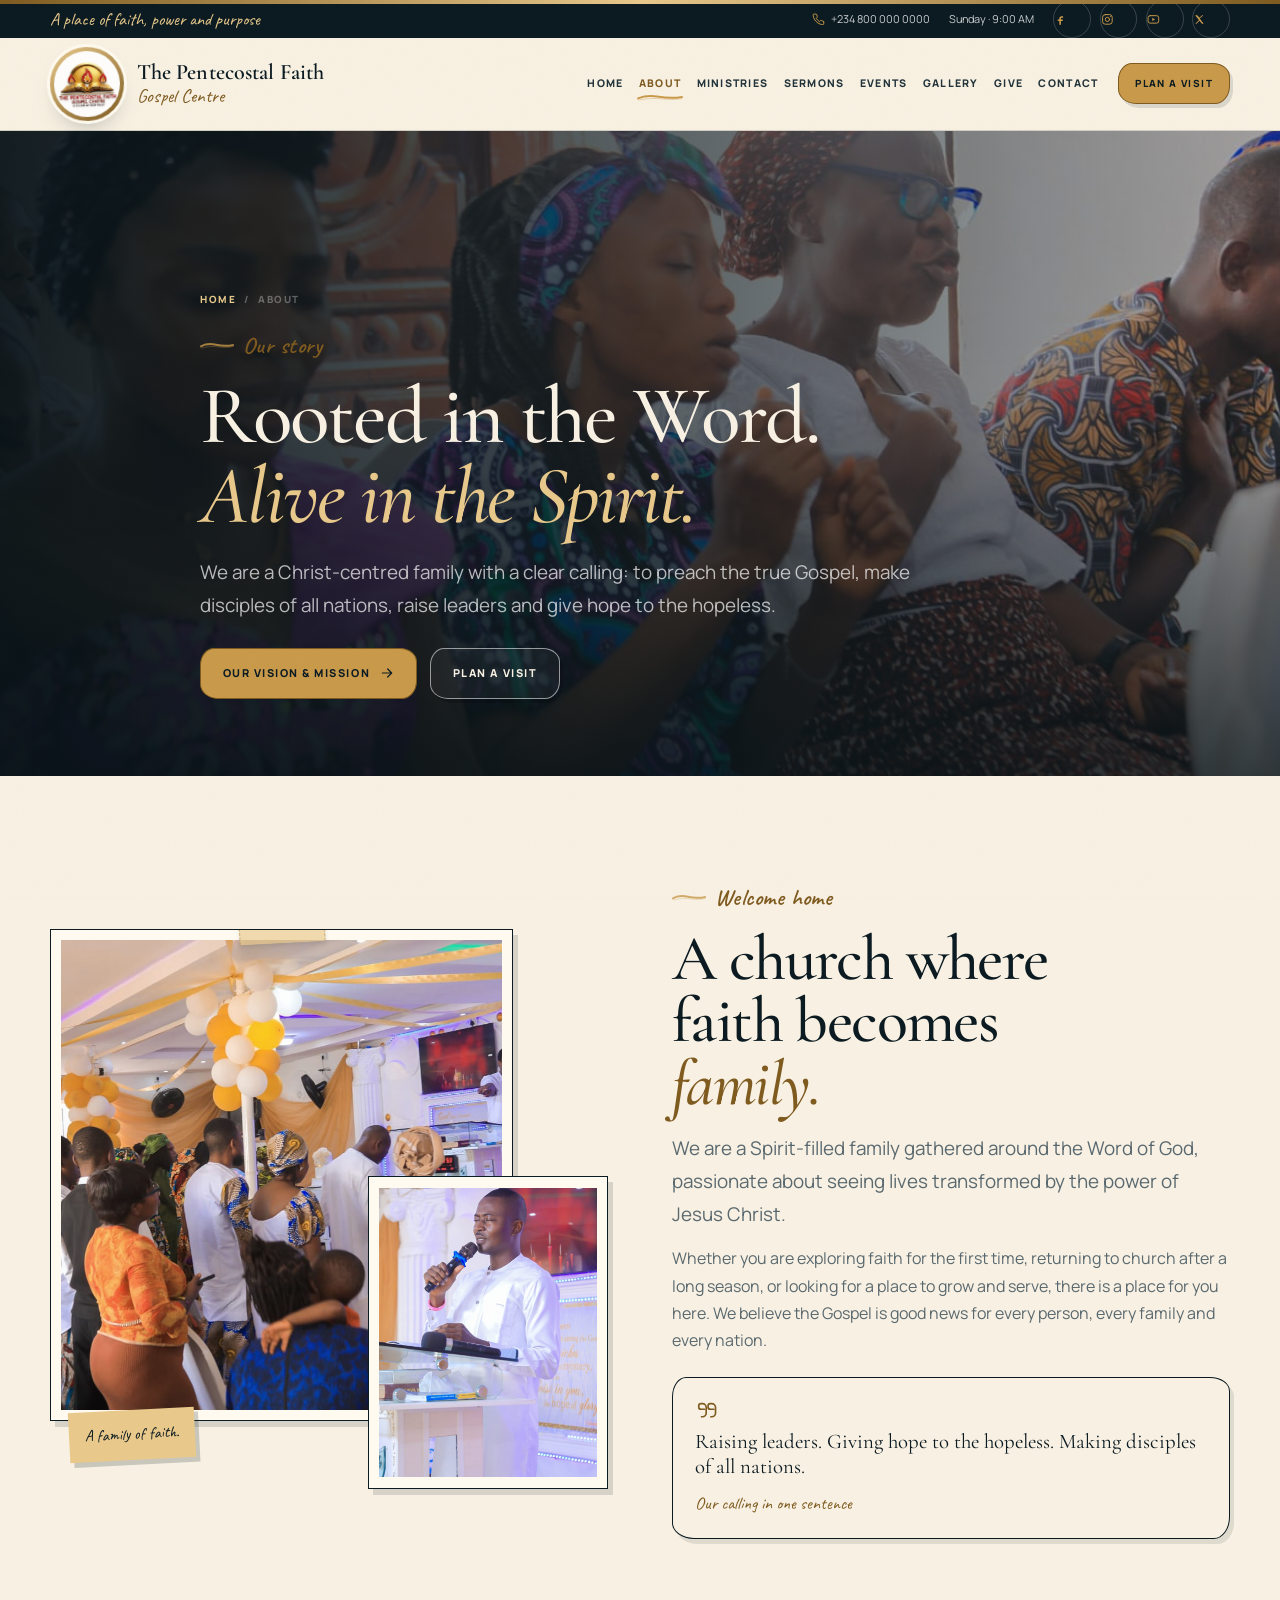
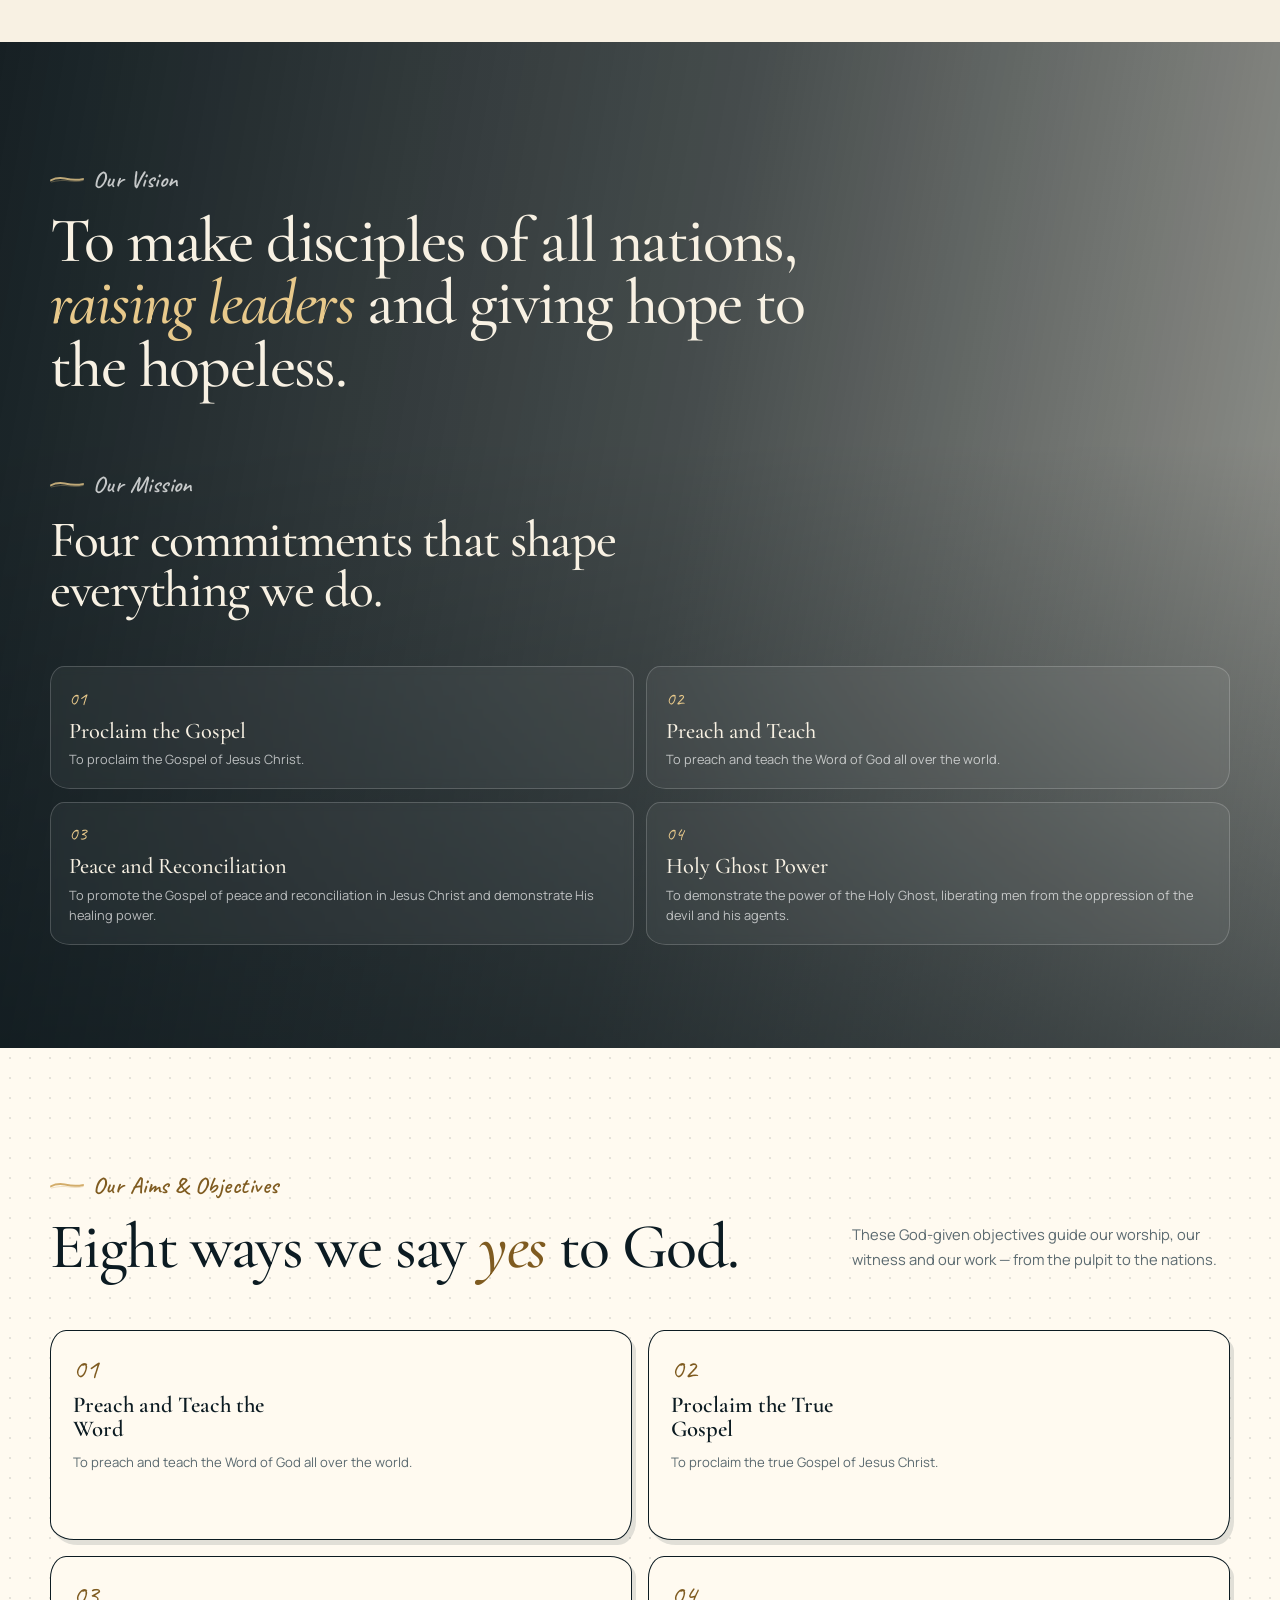
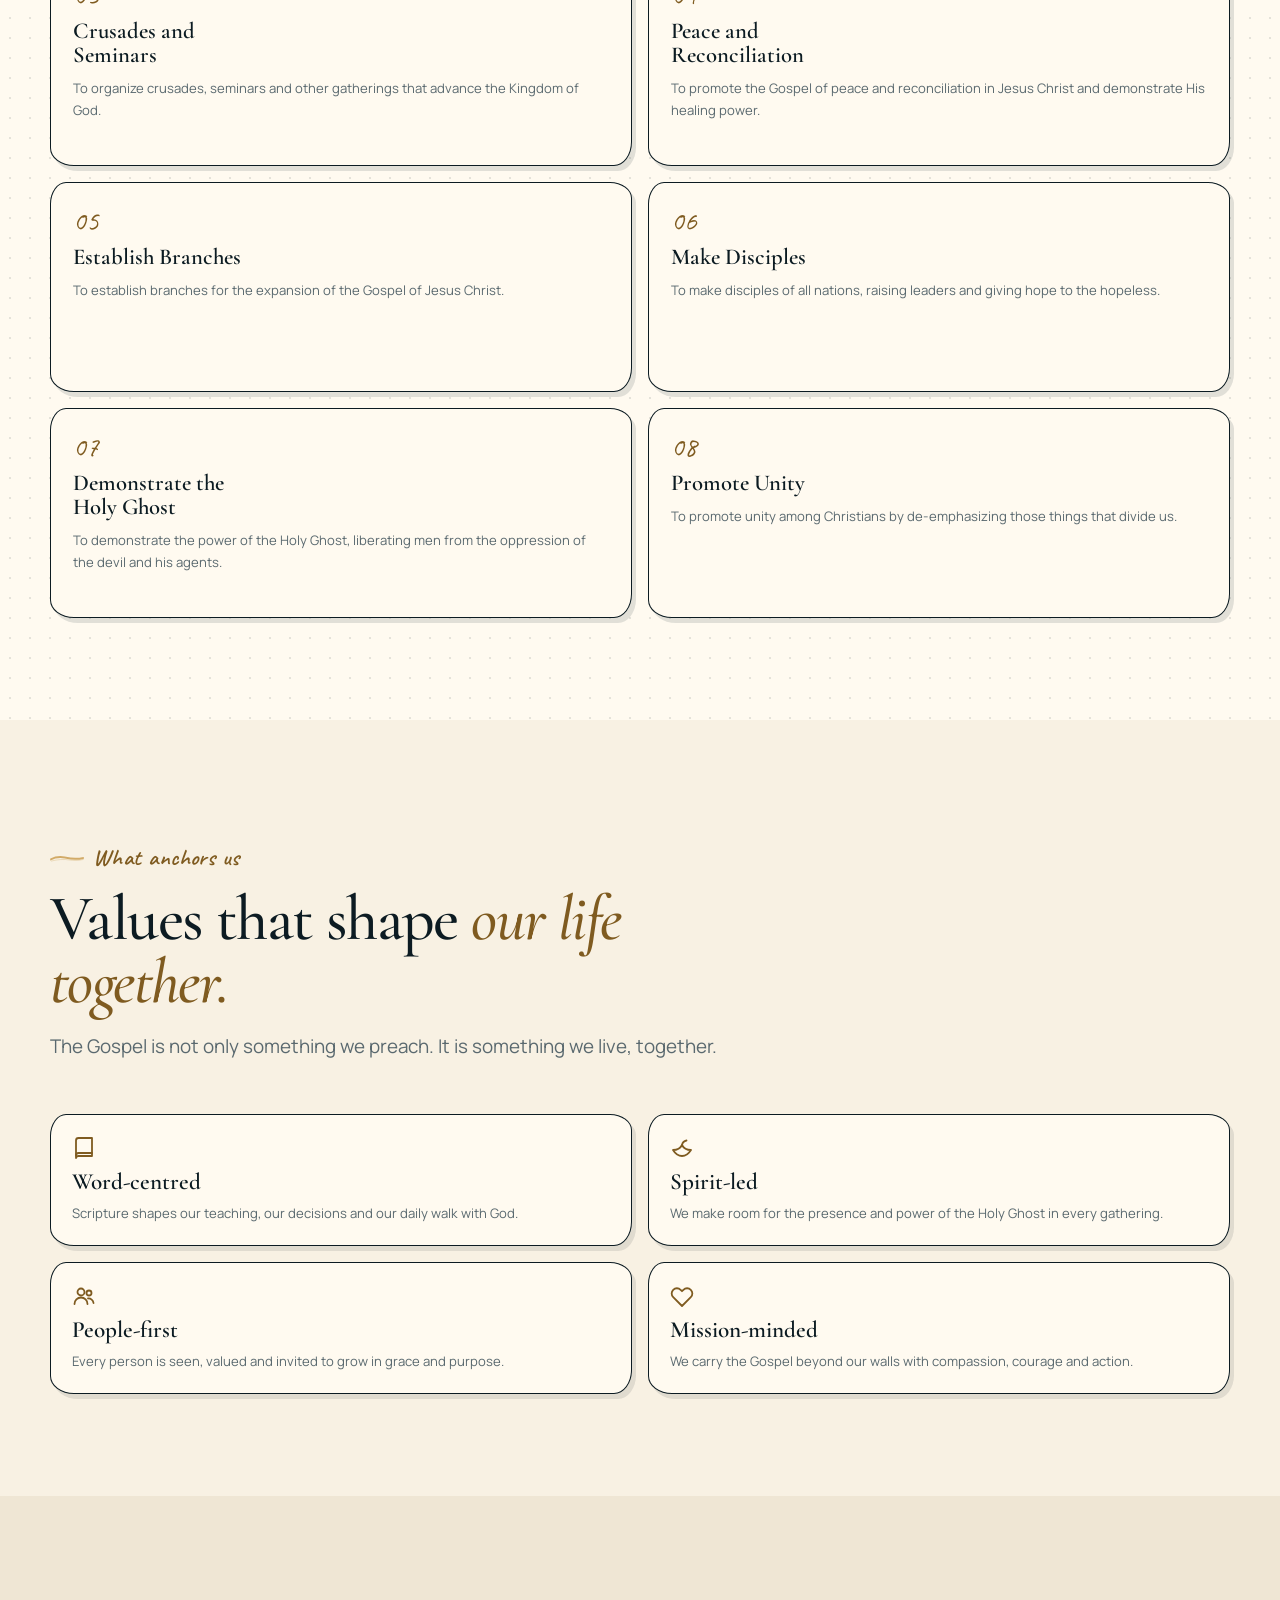
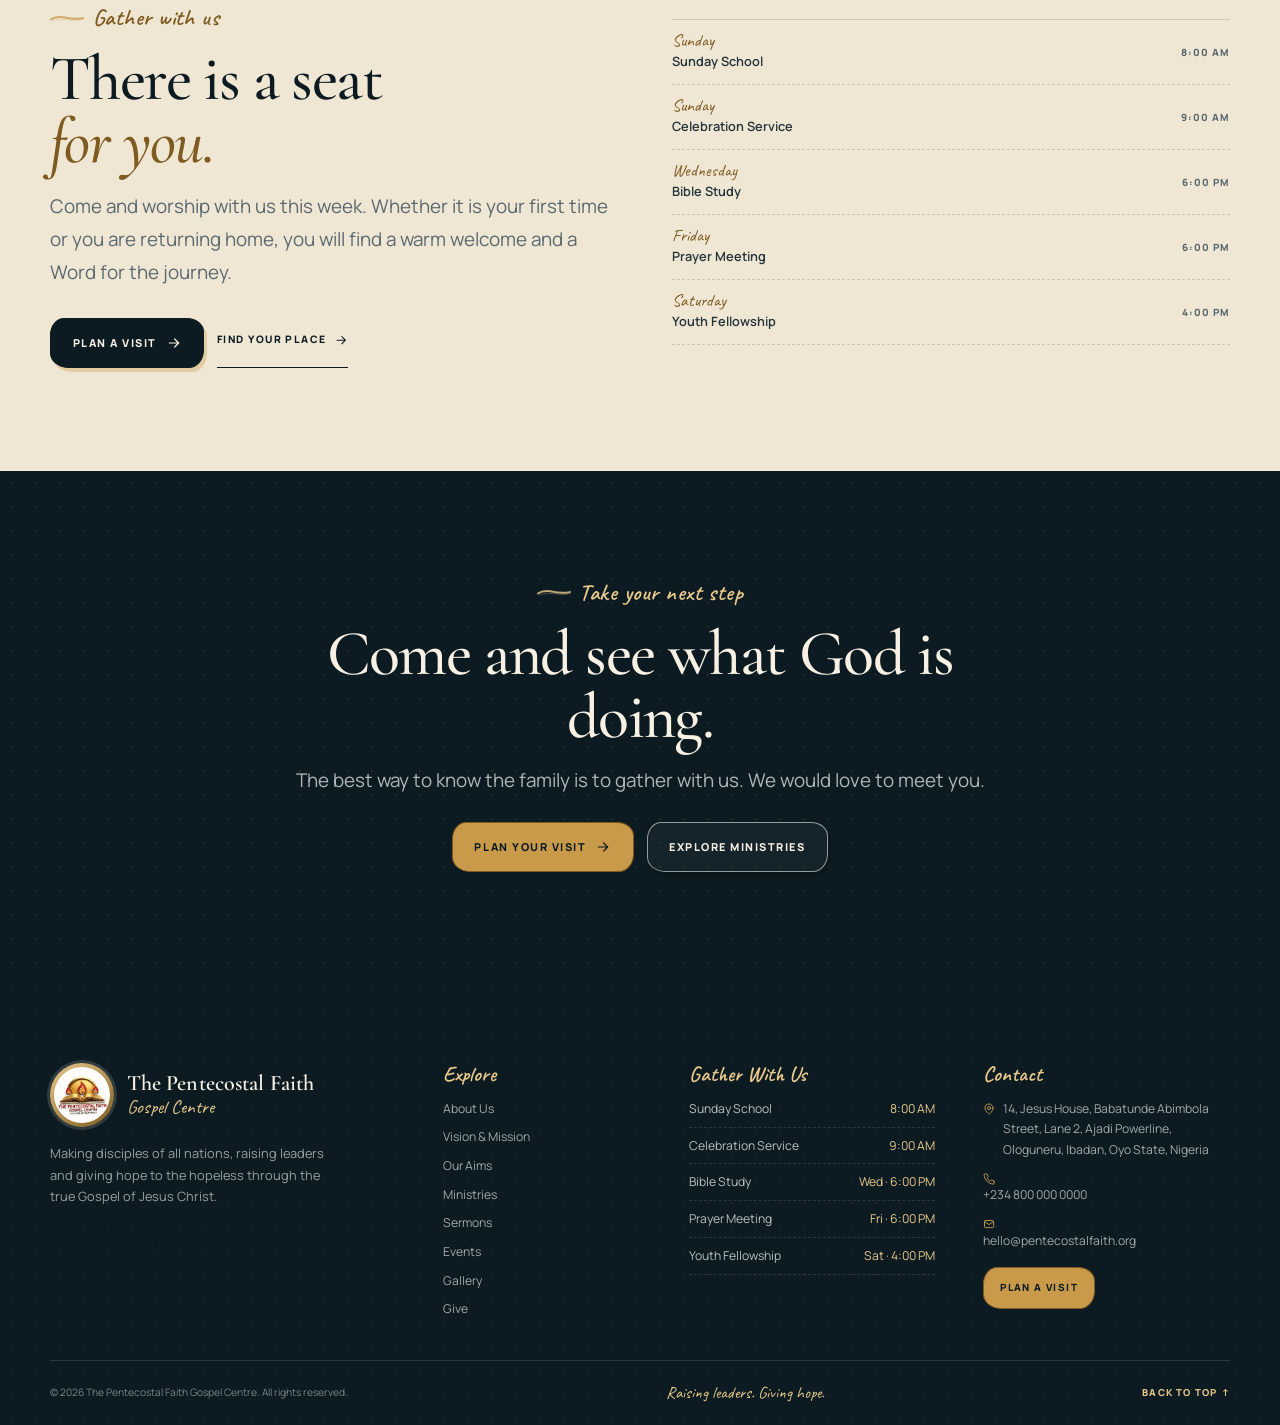
==== commit 2a90c270: "Update church address and Google Maps directions" ====
--- a/about.html
+++ b/about.html
@@ -4,7 +4,7 @@
   <meta charset="UTF-8">
   <meta name="viewport" content="width=device-width, initial-scale=1.0">
   <title>About Us | The Pentecostal Faith Gospel Centre</title>
-  <meta name="description" content="Learn about the vision, mission, aims and family life of The Pentecostal Faith Gospel Centre in Lagos, Nigeria.">
+  <meta name="description" content="Learn about the vision, mission, aims and family life of The Pentecostal Faith Gospel Centre in Ologuneru, Ibadan, Nigeria.">
   <meta name="author" content="The Pentecostal Faith Gospel Centre">
   <meta name="theme-color" content="#0c1b22">
   <link rel="canonical" href="https://www.pentecostalfaith.org/about.html">
@@ -13,7 +13,7 @@
 
   <meta property="og:type" content="website">
   <meta property="og:title" content="About Us | The Pentecostal Faith Gospel Centre">
-  <meta property="og:description" content="Learn about the vision, mission, aims and family life of The Pentecostal Faith Gospel Centre in Lagos, Nigeria.">
+  <meta property="og:description" content="Learn about the vision, mission, aims and family life of The Pentecostal Faith Gospel Centre in Ologuneru, Ibadan, Nigeria.">
   <meta property="og:url" content="https://www.pentecostalfaith.org/about.html">
   <meta property="og:site_name" content="The Pentecostal Faith Gospel Centre">
   <meta property="og:image" content="https://www.pentecostalfaith.org/IMG%201.jpeg">
@@ -21,7 +21,7 @@
   <meta property="og:locale" content="en_NG">
   <meta name="twitter:card" content="summary_large_image">
   <meta name="twitter:title" content="About Us | The Pentecostal Faith Gospel Centre">
-  <meta name="twitter:description" content="Learn about the vision, mission, aims and family life of The Pentecostal Faith Gospel Centre in Lagos, Nigeria.">
+  <meta name="twitter:description" content="Learn about the vision, mission, aims and family life of The Pentecostal Faith Gospel Centre in Ologuneru, Ibadan, Nigeria.">
   <meta name="twitter:image" content="https://www.pentecostalfaith.org/IMG%201.jpeg">
 
   <link rel="preload" as="image" href="IMG%201.jpeg" fetchpriority="high">
@@ -55,7 +55,9 @@
     "email": "hello@pentecostalfaith.org",
     "address": {
       "@type": "PostalAddress",
-      "addressLocality": "Lagos",
+      "streetAddress": "14, Jesus House, Babatunde Abimbola Street, Lane 2, Ajadi Powerline, Ologuneru",
+      "addressLocality": "Ibadan",
+      "addressRegion": "Oyo State",
       "addressCountry": "NG"
     }
   }
@@ -359,7 +361,7 @@
       <div class="footer__col">
         <h3>Contact</h3>
         <ul class="footer__contact">
-          <li><svg class="icon" aria-hidden="true"><use href="#icon-pin"/></svg> Lagos, Nigeria</li>
+          <li><svg class="icon" aria-hidden="true"><use href="#icon-pin"/></svg> 14, Jesus House, Babatunde Abimbola Street, Lane 2, Ajadi Powerline, Ologuneru, Ibadan, Oyo State, Nigeria</li>
           <li><a href="tel:+2348000000000"><svg class="icon" aria-hidden="true"><use href="#icon-phone"/></svg> +234 800 000 0000</a></li>
           <li><a href="mailto:hello@pentecostalfaith.org"><svg class="icon" aria-hidden="true"><use href="#icon-mail"/></svg> hello@pentecostalfaith.org</a></li>
         </ul>
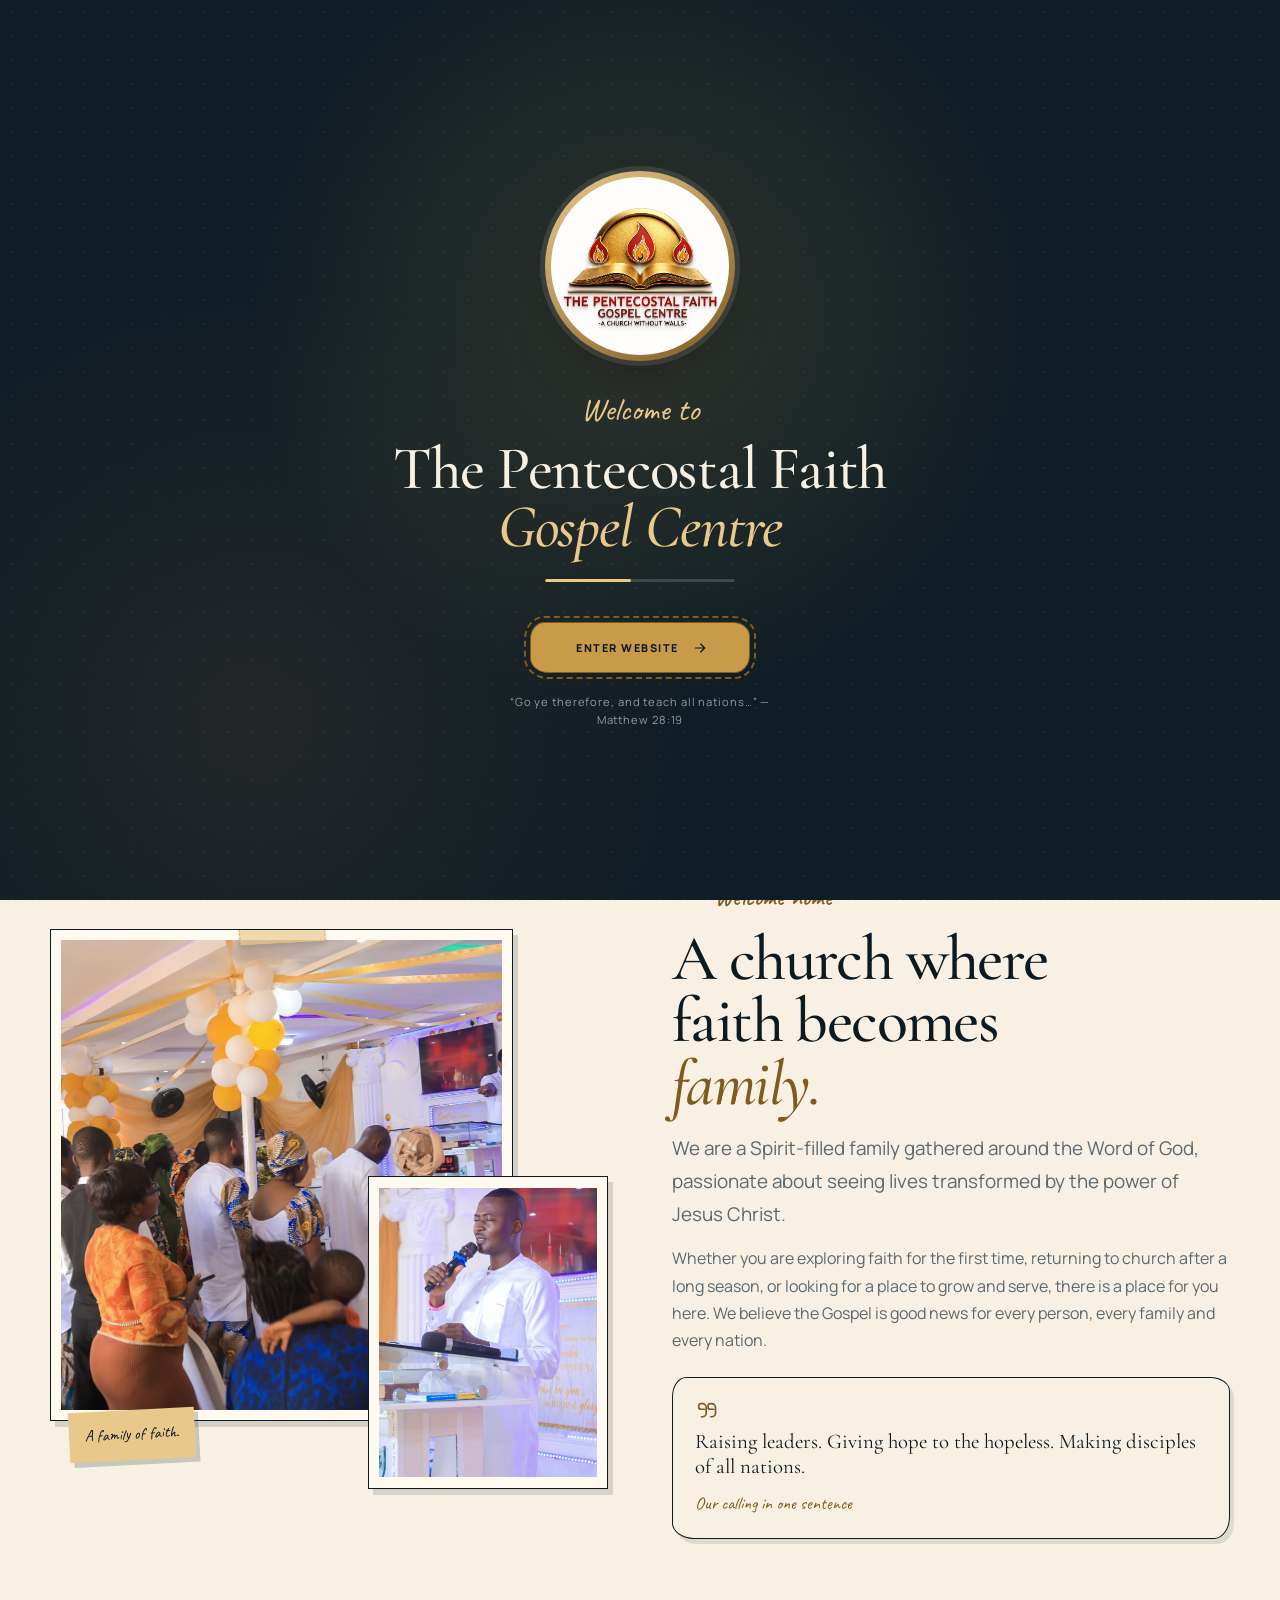
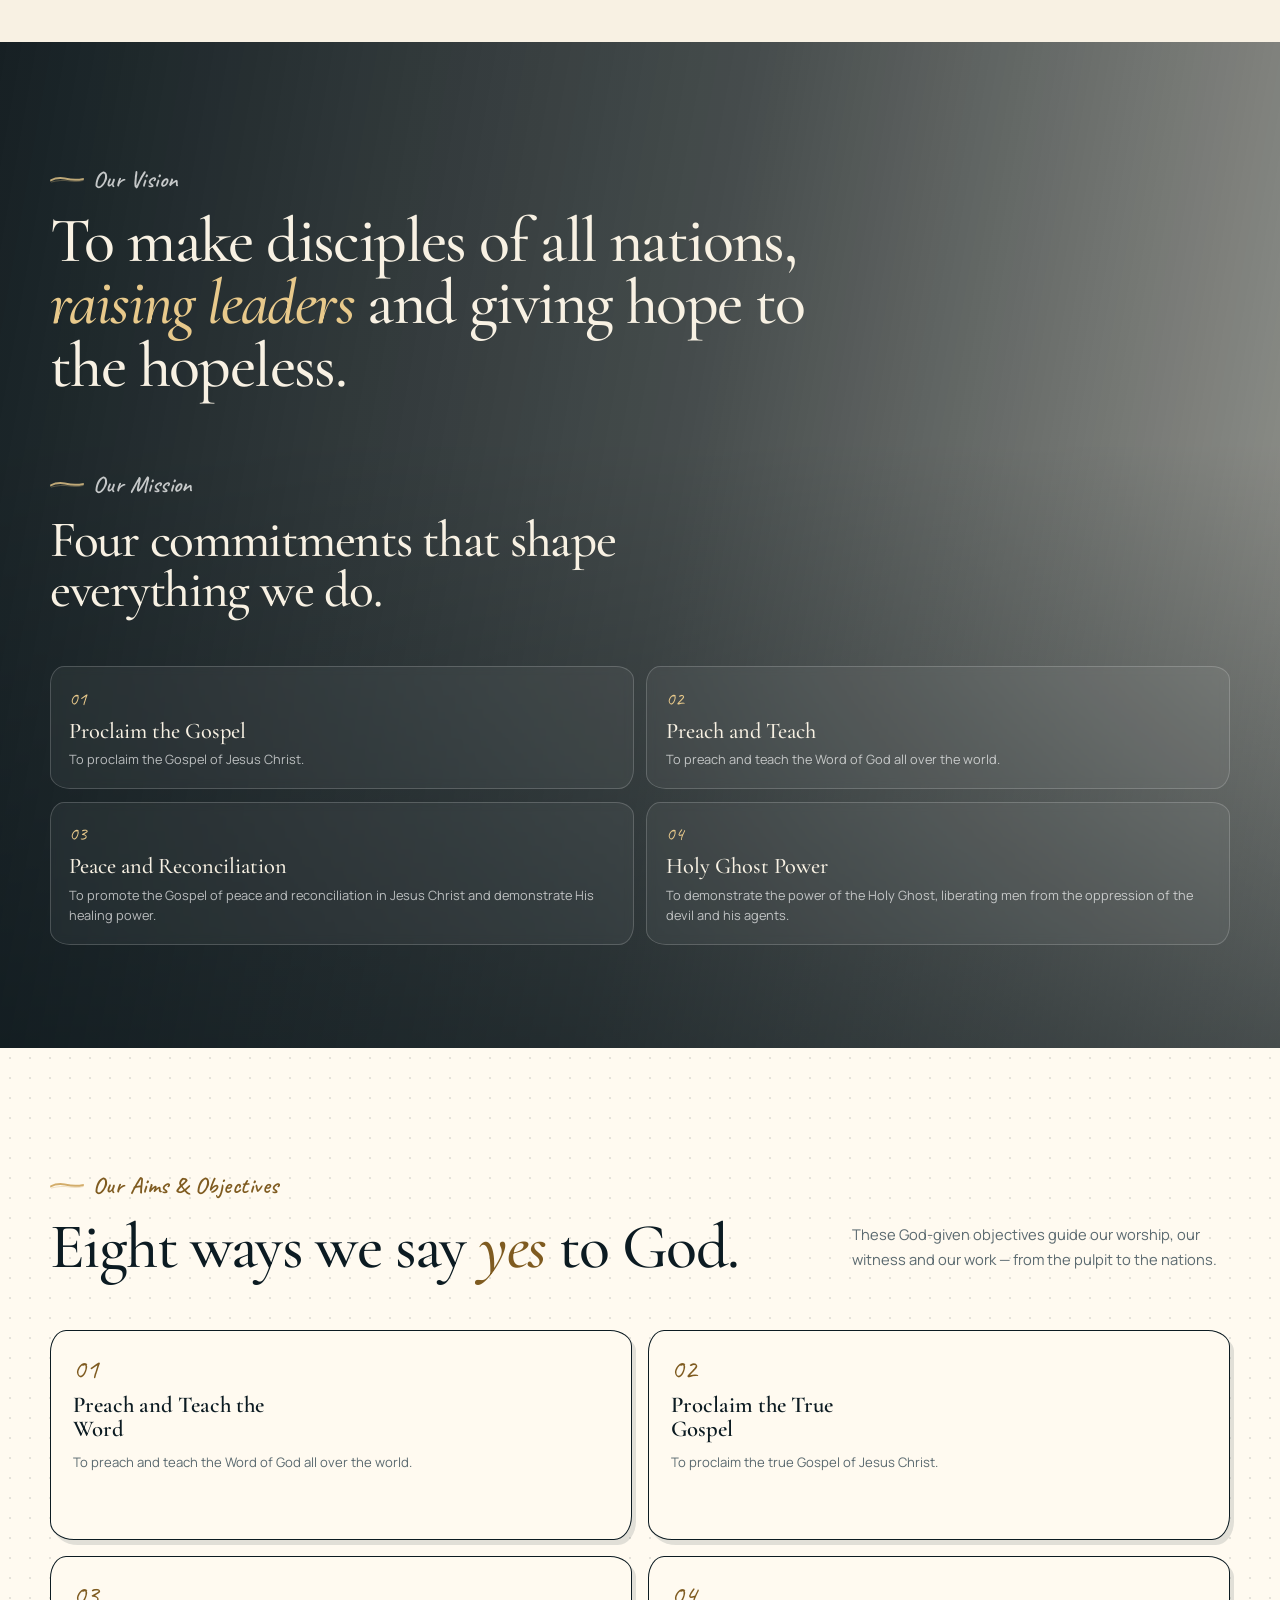
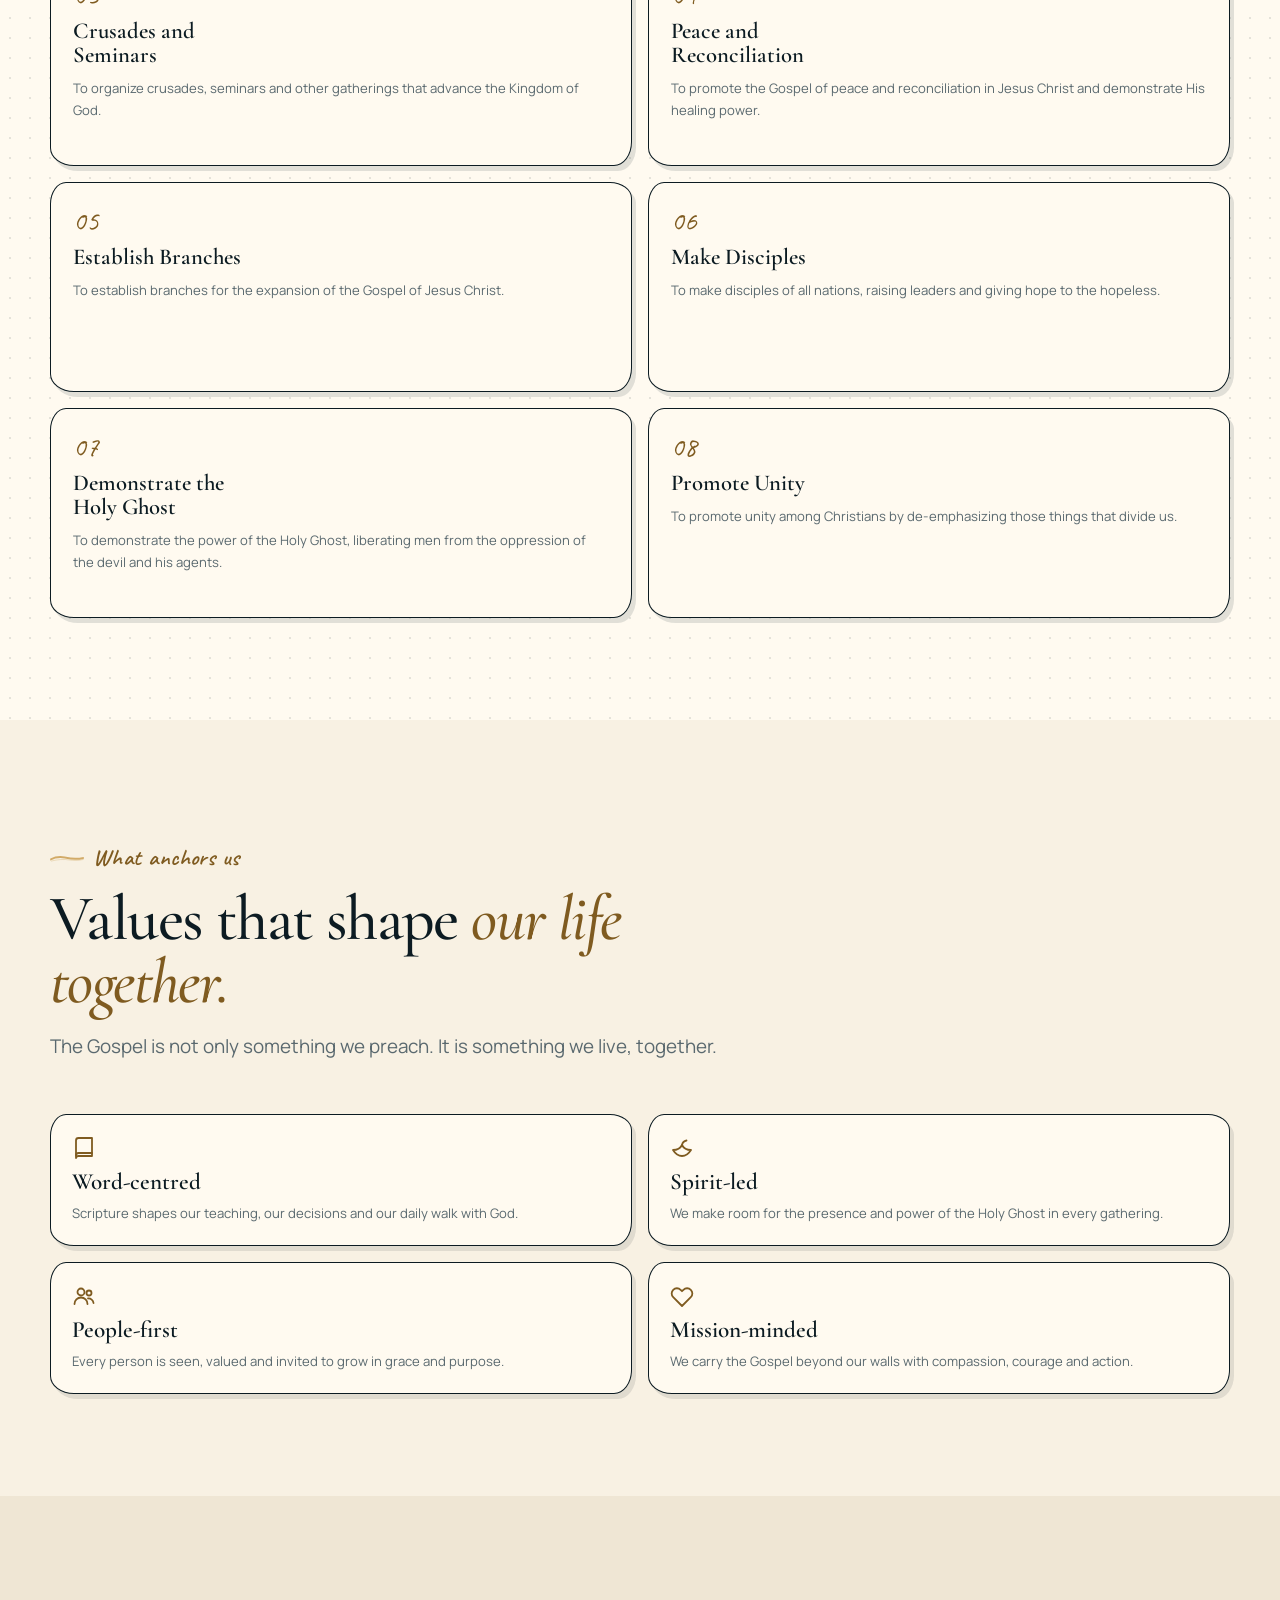
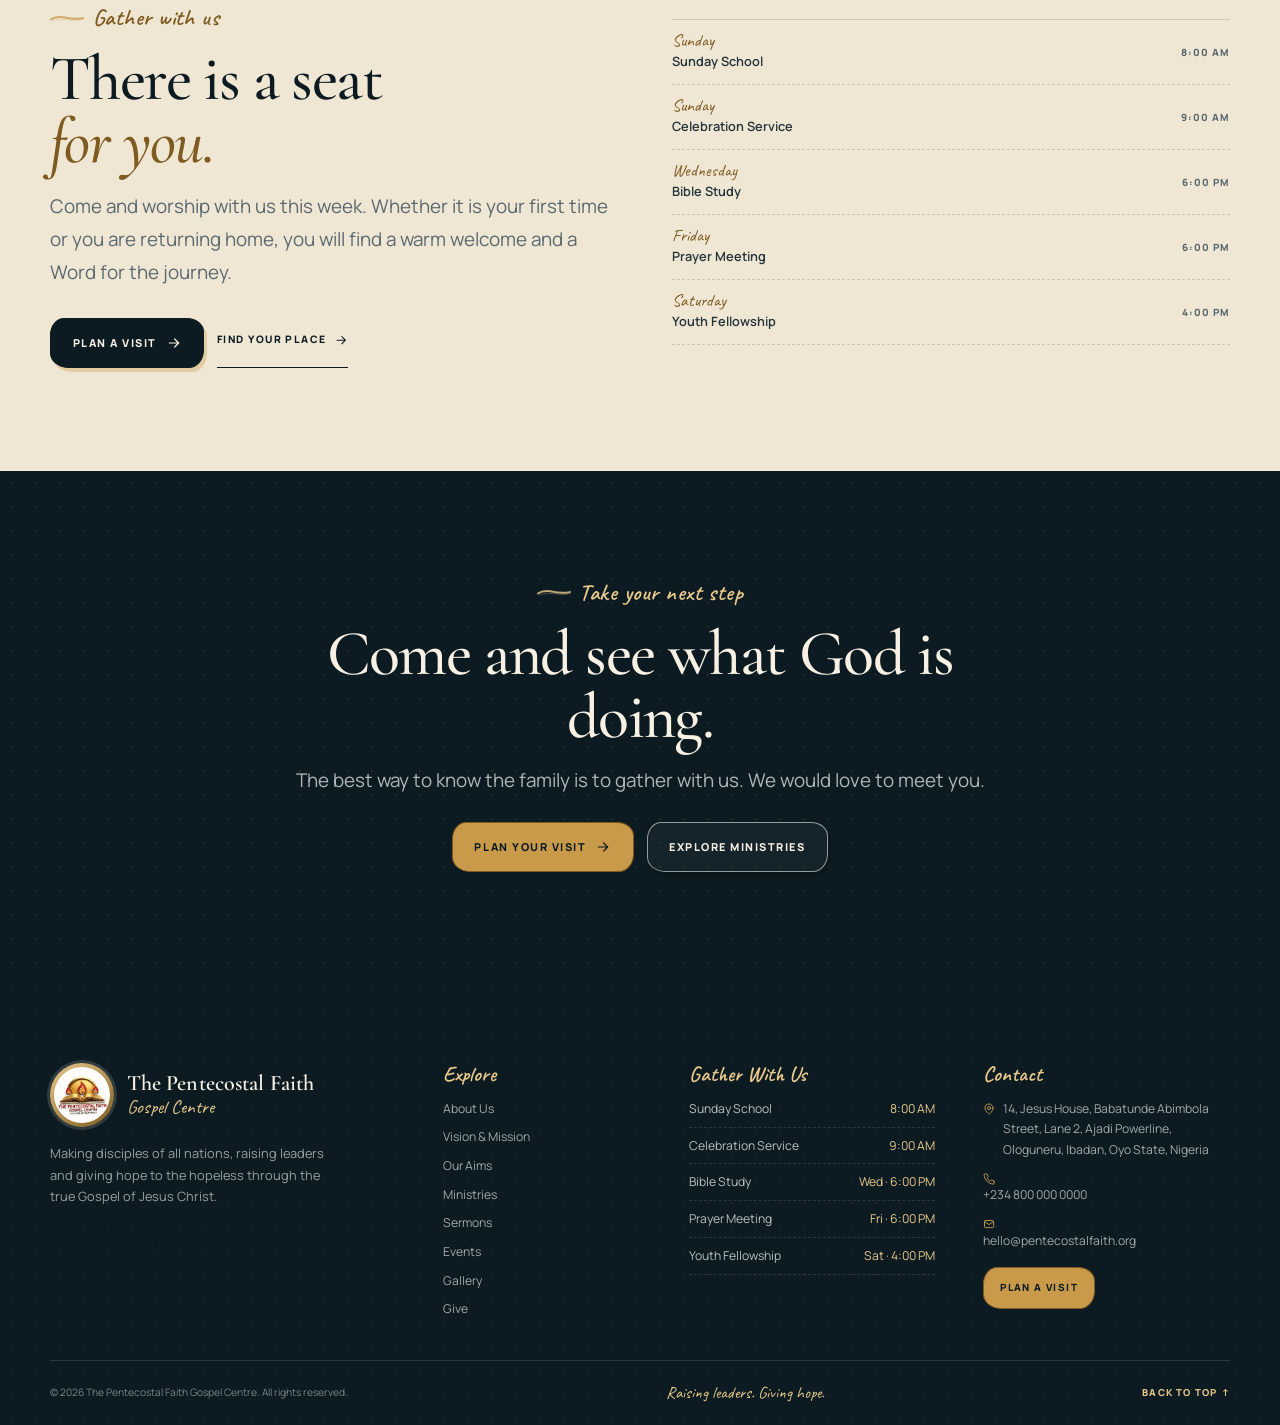
==== commit c4d5046b: "Add click-to-enter welcome screen" ====
--- a/about.html
+++ b/about.html
@@ -92,14 +92,14 @@
     <symbol id="icon-dove" viewBox="0 0 24 24"><path d="M3 14c4.5 0 7.5-2 9-5 1.5 3 4.5 5 9 5-2.5 4-6.5 6-9 6s-6.5-2-9-6Z"/><path d="M12 9c.5-2.5 2-4 4.5-4.5"/></symbol>
   </svg>
   
-  <div class="splash" id="splash" aria-hidden="true">
+  <div class="splash" id="splash" role="dialog" aria-modal="true" aria-labelledby="splash-name" aria-describedby="splash-verse" aria-hidden="true">
     <div class="splash__inner">
-      <div class="splash__logo"><img src="LOGO.jpeg" alt="" width="190" height="190"></div>
+      <div class="splash__logo"><img src="LOGO.jpeg" alt="The Pentecostal Faith Gospel Centre logo" width="190" height="190"></div>
       <p class="splash__hand">Welcome to</p>
-      <p class="splash__name">The Pentecostal Faith<span>Gospel Centre</span></p>
+      <p class="splash__name" id="splash-name">The Pentecostal Faith<span>Gospel Centre</span></p>
       <div class="splash__line"><span></span></div>
-      <div class="splash__loader" aria-hidden="true"><span class="loader"></span></div>
-      <p class="splash__verse">&ldquo;Go ye therefore, and teach all nations&hellip;&rdquo; &mdash; Matthew 28:19</p>
+      <button class="btn btn--gold splash__enter" id="splash-enter" type="button">Enter Website <svg class="icon" aria-hidden="true"><use href="#icon-arrow"/></svg></button>
+      <p class="splash__verse" id="splash-verse">&ldquo;Go ye therefore, and teach all nations&hellip;&rdquo; &mdash; Matthew 28:19</p>
     </div>
   </div>
   
--- a/styles.css
+++ b/styles.css
@@ -1083,9 +1083,24 @@
   }
 }
 
+.splash__enter {
+  min-width: 220px;
+  margin: 1.4rem auto 0;
+  animation: riseIn 0.8s ease 0.6s both;
+}
+
+.splash__enter .icon {
+  transition: transform 0.25s ease;
+}
+
+.splash__enter:hover .icon,
+.splash__enter:focus-visible .icon {
+  transform: translateX(4px);
+}
+
 .splash__verse {
   max-width: 44ch;
-  margin-inline: auto;
+  margin: 1.25rem auto 0;
   font-size: 0.7rem;
   letter-spacing: 0.08em;
   line-height: 1.6;
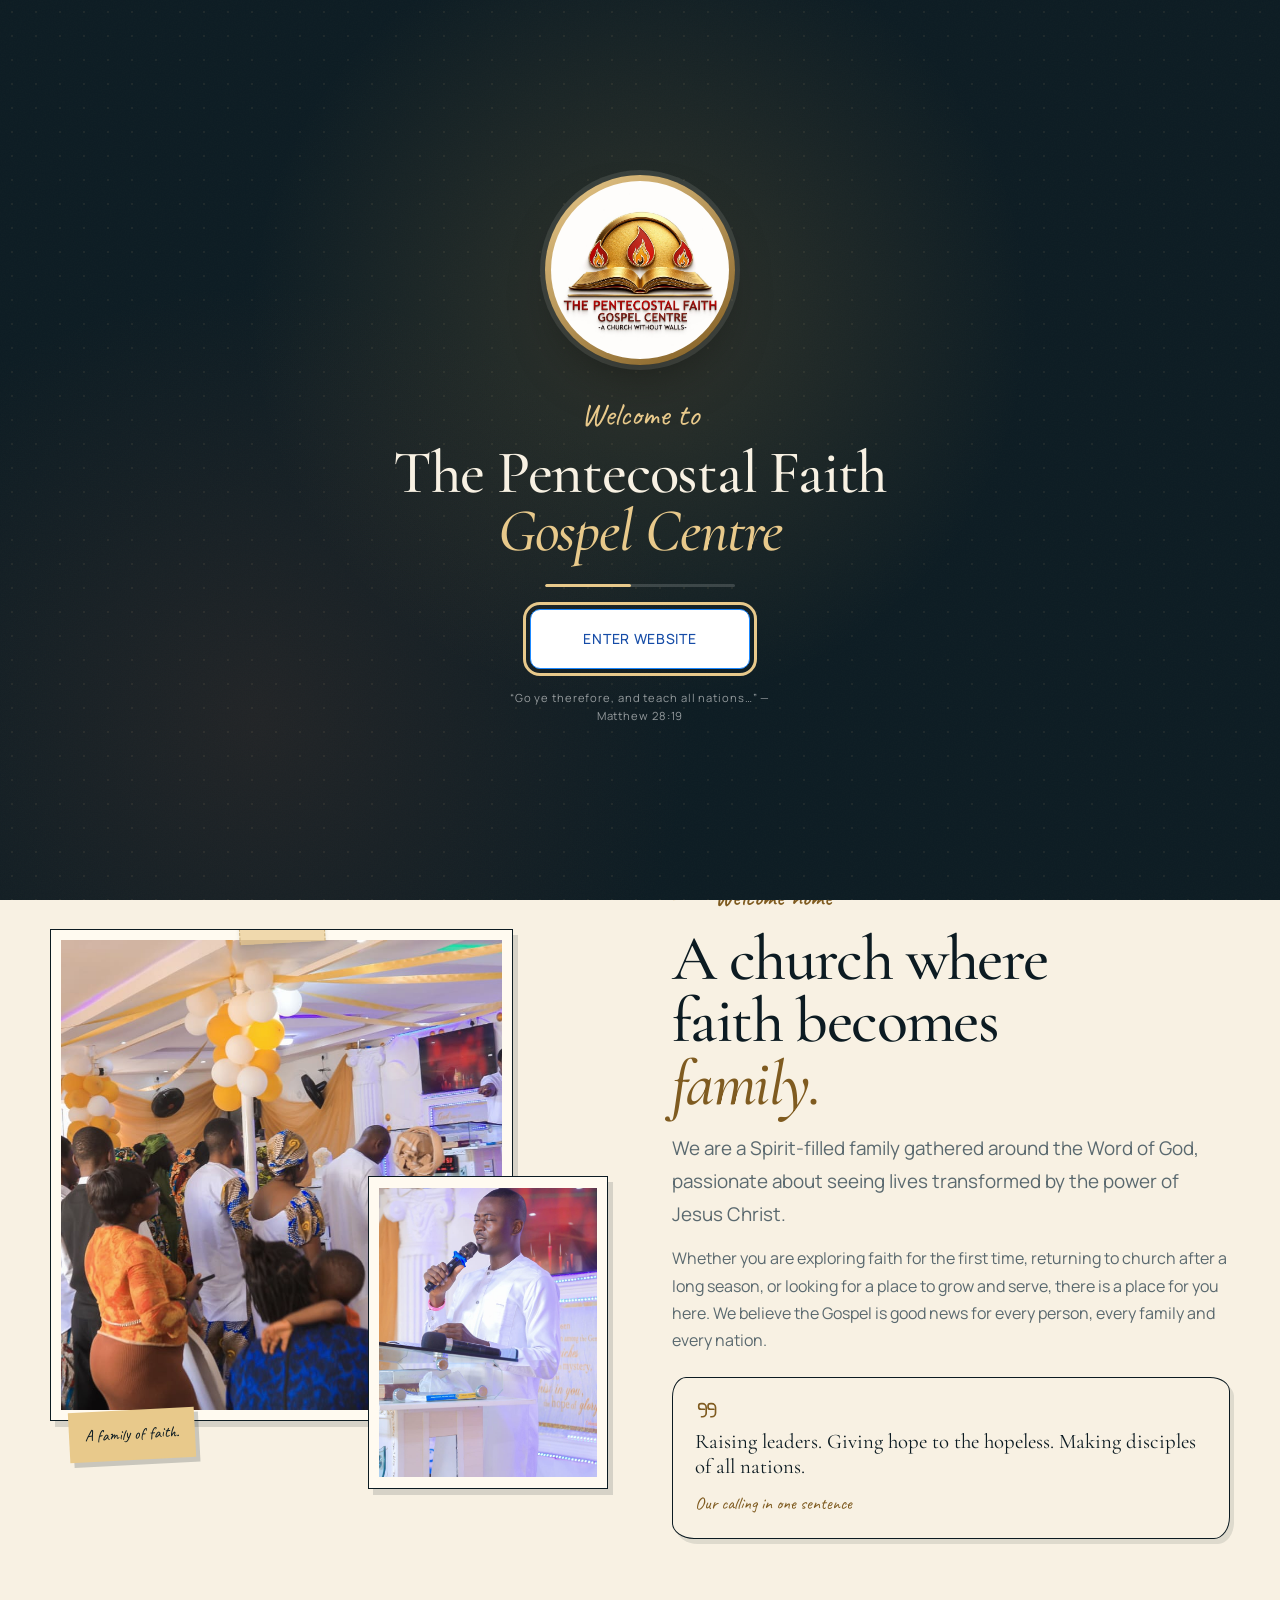
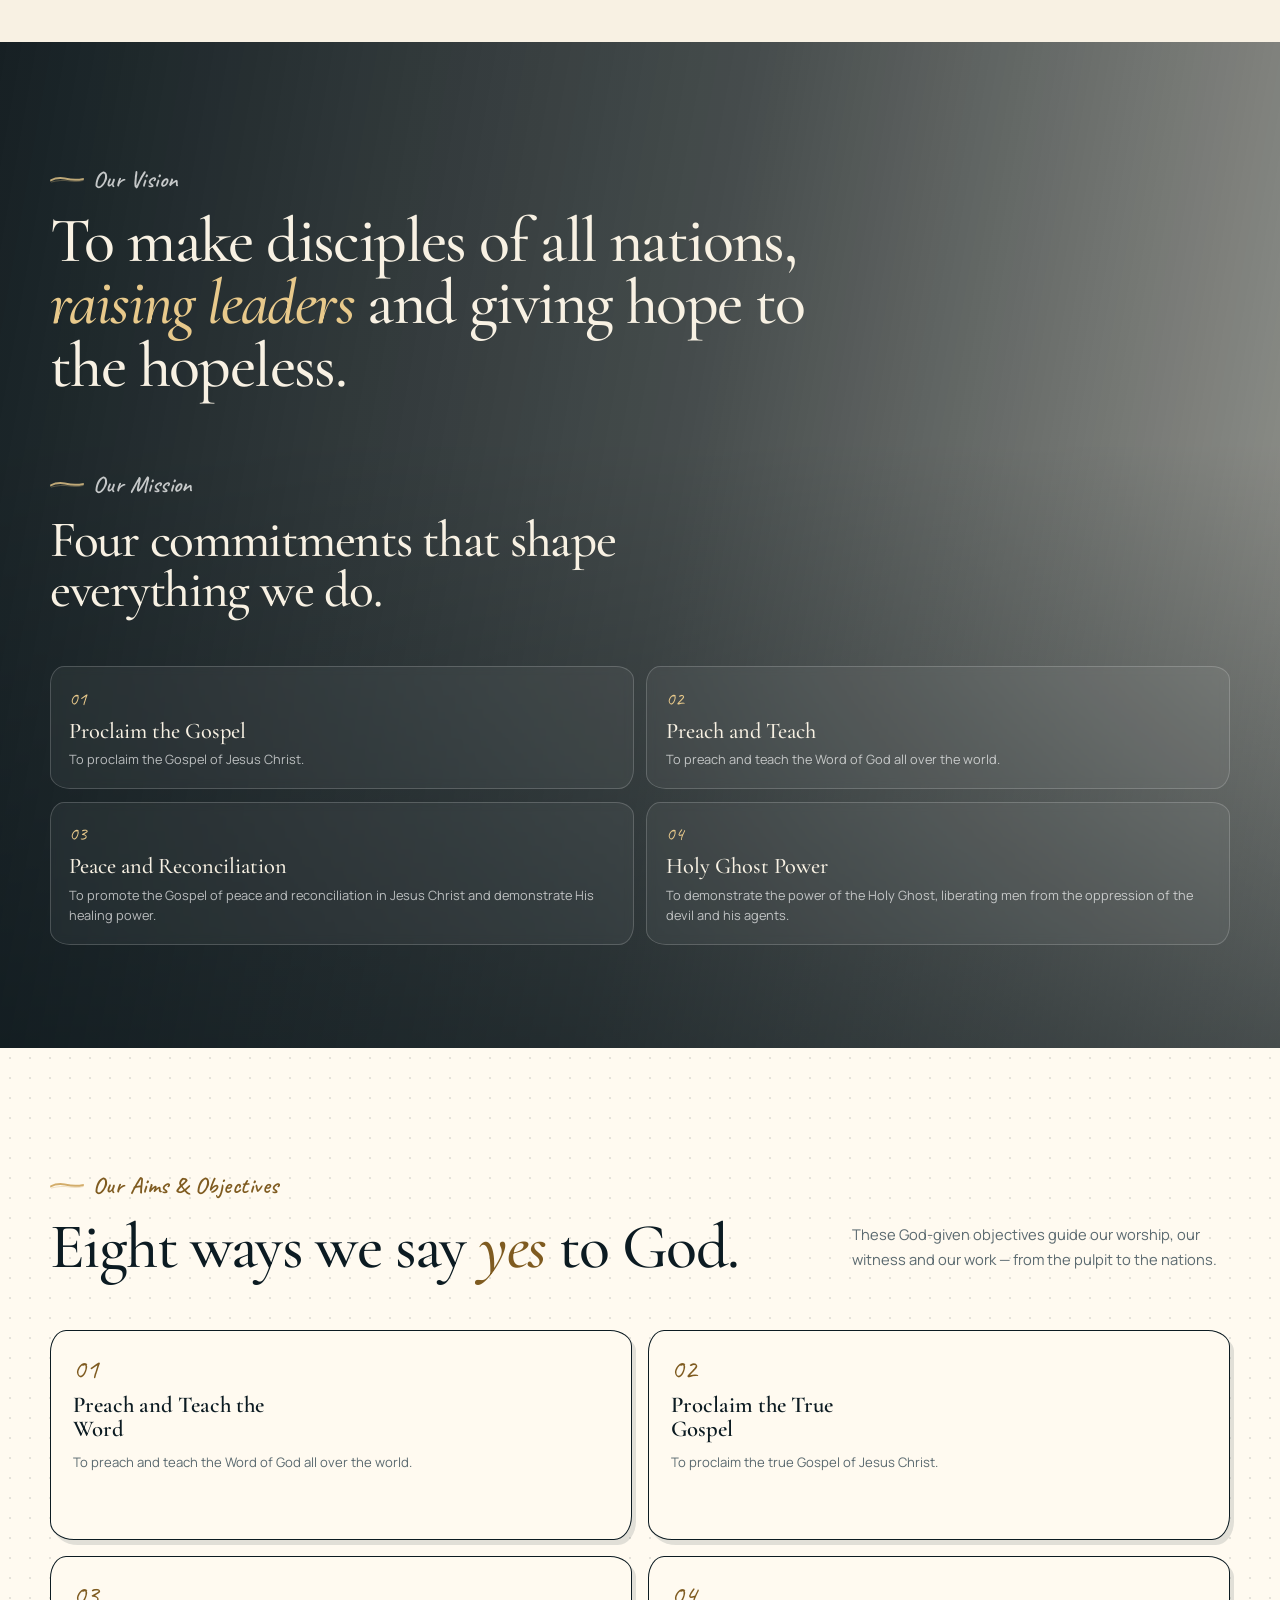
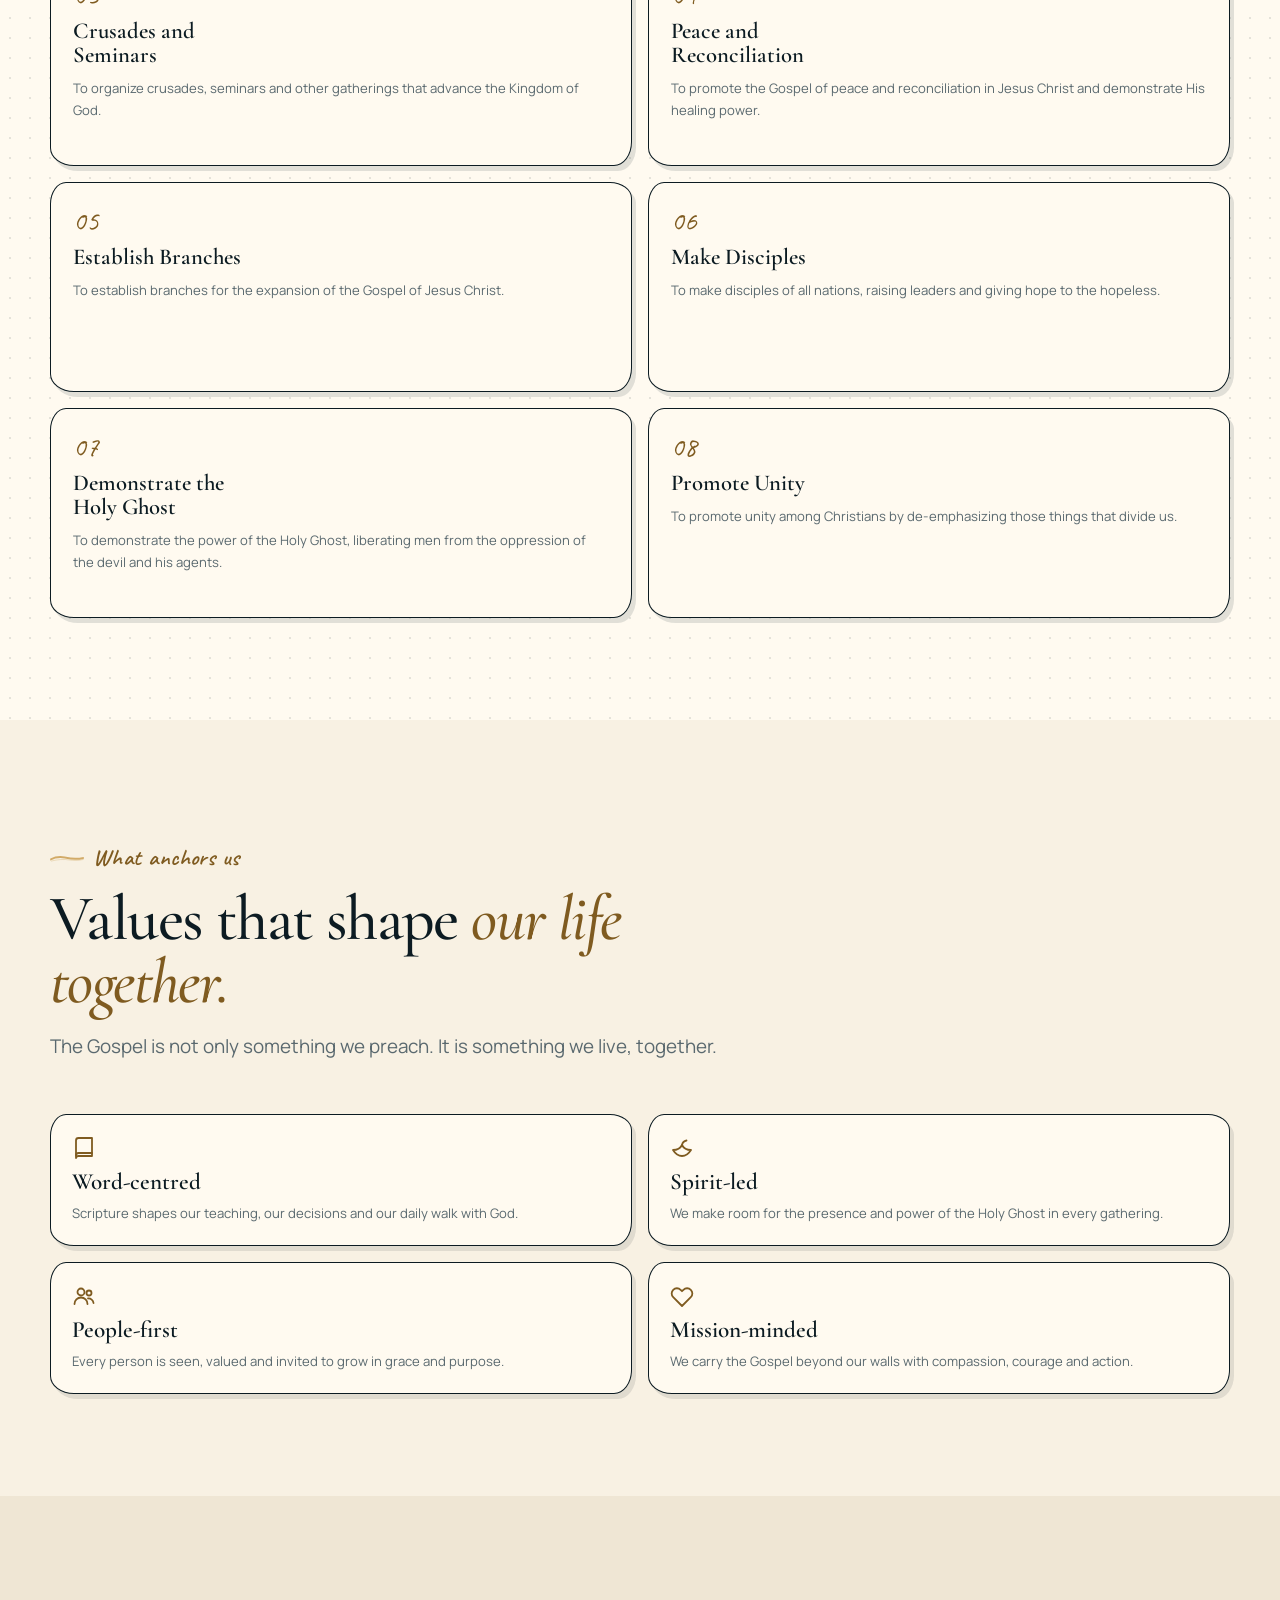
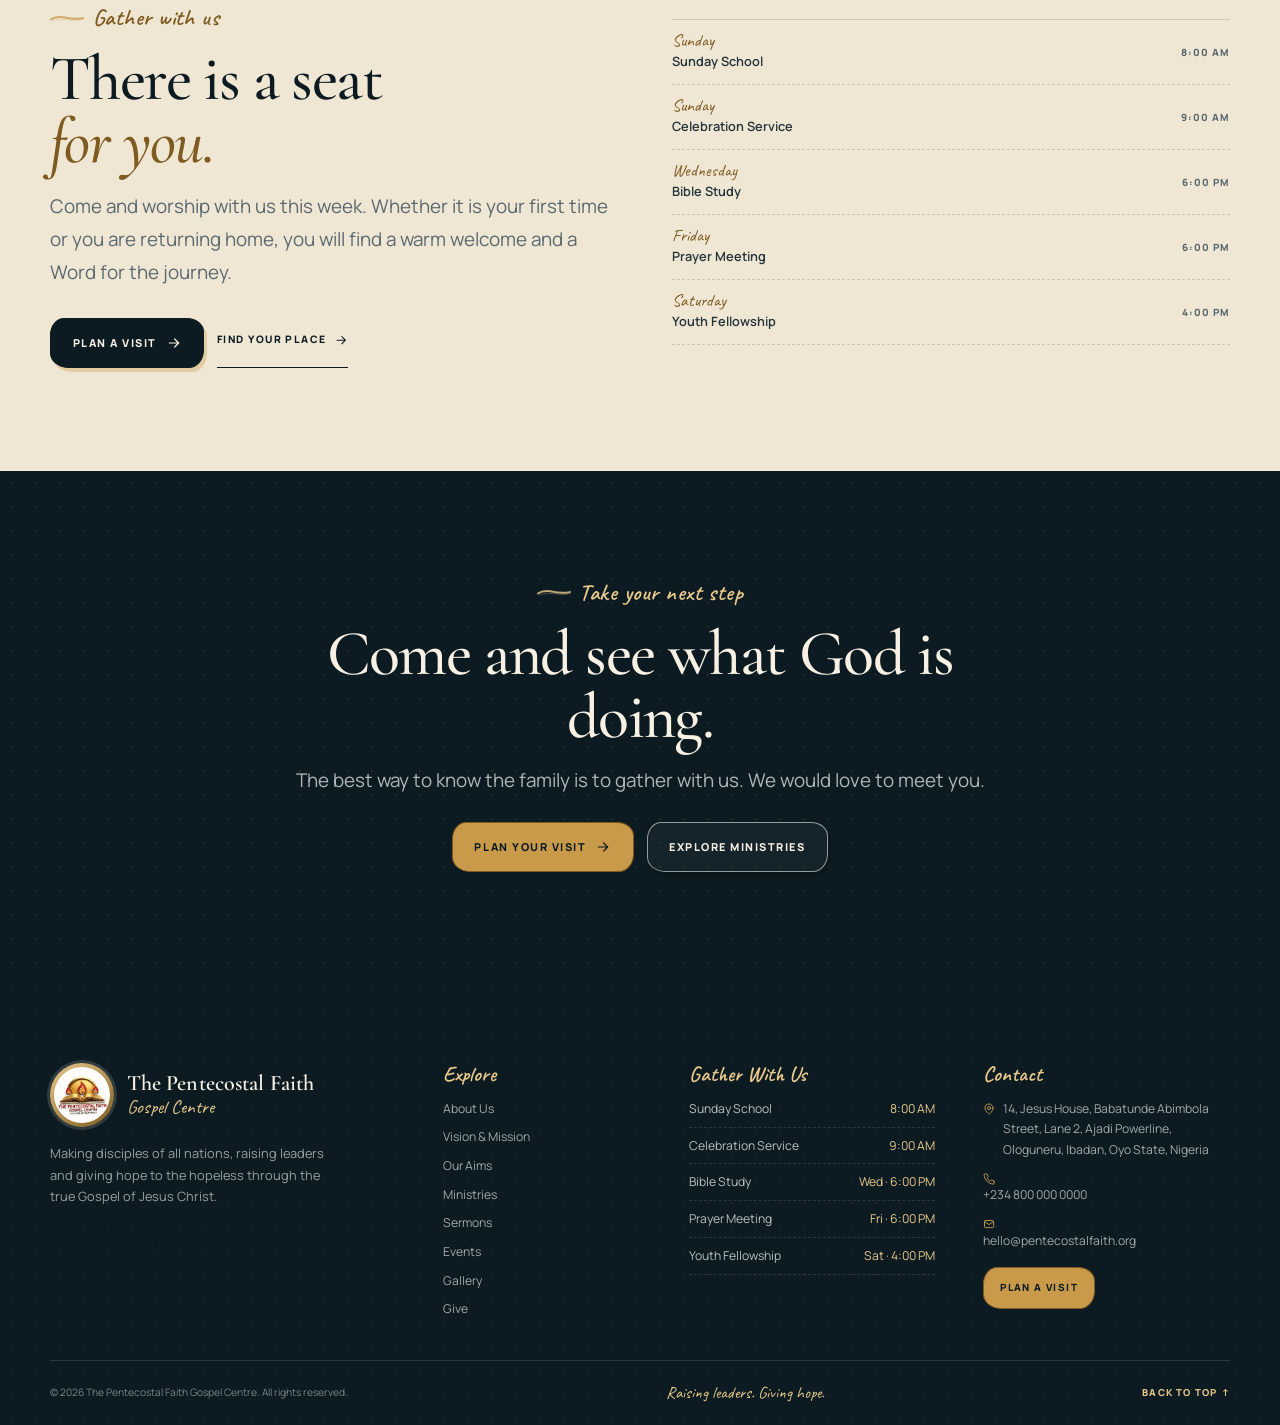
==== commit 9dd73ee3: "Restrict welcome entry to button and restyle CTA" ====
--- a/about.html
+++ b/about.html
@@ -98,7 +98,9 @@
       <p class="splash__hand">Welcome to</p>
       <p class="splash__name" id="splash-name">The Pentecostal Faith<span>Gospel Centre</span></p>
       <div class="splash__line"><span></span></div>
-      <button class="btn btn--gold splash__enter" id="splash-enter" type="button">Enter Website <svg class="icon" aria-hidden="true"><use href="#icon-arrow"/></svg></button>
+      <button class="splash__enter btn-shine" id="splash-enter" type="button"><span>Enter Website</span></button>
+      <div class="splash__loader" id="splash-loader" aria-hidden="true"><span class="loader"></span></div>
+      <audio id="splash-click-sound" src="click%20sound.wav" preload="auto"></audio>
       <p class="splash__verse" id="splash-verse">&ldquo;Go ye therefore, and teach all nations&hellip;&rdquo; &mdash; Matthew 28:19</p>
     </div>
   </div>
--- a/styles.css
+++ b/styles.css
@@ -977,6 +977,7 @@
 }
 
 .splash__loader {
+  display: none;
   width: fit-content;
   margin: 1rem auto 0;
   padding: 0.65rem 1.15rem;
@@ -984,6 +985,14 @@
   background: var(--paper);
   box-shadow: 0 12px 30px -18px rgba(0, 0, 0, 0.8);
   transform: rotate(-1.5deg);
+}
+
+.splash.is-loading .splash__enter {
+  display: none;
+}
+
+.splash.is-loading .splash__loader {
+  display: block;
 }
 
 .splash__loader .loader {
@@ -1084,18 +1093,121 @@
 }
 
 .splash__enter {
+  position: relative;
+  display: flex;
+  justify-content: center;
+  align-items: center;
   min-width: 220px;
   margin: 1.4rem auto 0;
+  padding: 17px 35px;
+  outline: none;
+  border: 1px solid rgba(22, 76, 167, 0.6);
+  border-radius: 10px;
+  background-color: #fff;
+  color: #1d89ff;
+  font-family: inherit;
+  font-weight: 400;
+  text-decoration: none;
+  text-transform: uppercase;
+  cursor: pointer;
+  overflow: hidden;
+  z-index: 0;
+  transition: all 0.3s cubic-bezier(0.02, 0.01, 0.47, 1);
   animation: riseIn 0.8s ease 0.6s both;
 }
 
-.splash__enter .icon {
-  transition: transform 0.25s ease;
-}
-
-.splash__enter:hover .icon,
-.splash__enter:focus-visible .icon {
-  transform: translateX(4px);
+.splash__enter span {
+  color: #164ca7;
+  font-size: 14px;
+  font-weight: 500;
+  letter-spacing: 0.7px;
+}
+
+.splash__enter:hover {
+  animation: rotate624 0.7s ease-in-out both;
+}
+
+.splash__enter:hover span {
+  animation: storm1261 0.7s ease-in-out both;
+  animation-delay: 0.06s;
+}
+
+.splash__enter:focus-visible {
+  outline: 3px solid var(--gold-light);
+  outline-offset: 4px;
+}
+
+.splash__enter.btn-shine {
+  border: 1px solid;
+  overflow: hidden;
+  position: relative;
+}
+
+.splash__enter.btn-shine span {
+  z-index: 20;
+}
+
+.splash__enter.btn-shine::after {
+  content: "";
+  position: absolute;
+  top: -50px;
+  left: -75px;
+  width: 50px;
+  height: 155px;
+  background: #38ef7d;
+  opacity: 0.4;
+  transform: rotate(35deg);
+  transition: all 550ms cubic-bezier(0.19, 1, 0.22, 1);
+  z-index: -10;
+}
+
+.splash__enter.btn-shine:hover::after {
+  left: 120%;
+  transition: all 550ms cubic-bezier(0.19, 1, 0.22, 1);
+}
+
+@keyframes rotate624 {
+  0% {
+    transform: rotate(0deg) translate3d(0, 0, 0);
+  }
+
+  25% {
+    transform: rotate(3deg) translate3d(0, 0, 0);
+  }
+
+  50% {
+    transform: rotate(-3deg) translate3d(0, 0, 0);
+  }
+
+  75% {
+    transform: rotate(1deg) translate3d(0, 0, 0);
+  }
+
+  100% {
+    transform: rotate(0deg) translate3d(0, 0, 0);
+  }
+}
+
+@keyframes storm1261 {
+  0% {
+    transform: translate3d(0, 0, 0) translateZ(0);
+  }
+
+  25% {
+    transform: translate3d(4px, 0, 0) translateZ(0);
+  }
+
+  50% {
+    transform: translate3d(-3px, 0, 0) translateZ(0);
+  }
+
+  75% {
+    transform: translate3d(2px, 0, 0) translateZ(0);
+  }
+
+  100% {
+    transform: translate3d(0, 0, 0) translateZ(0);
+  }
 }
 
 .splash__verse {
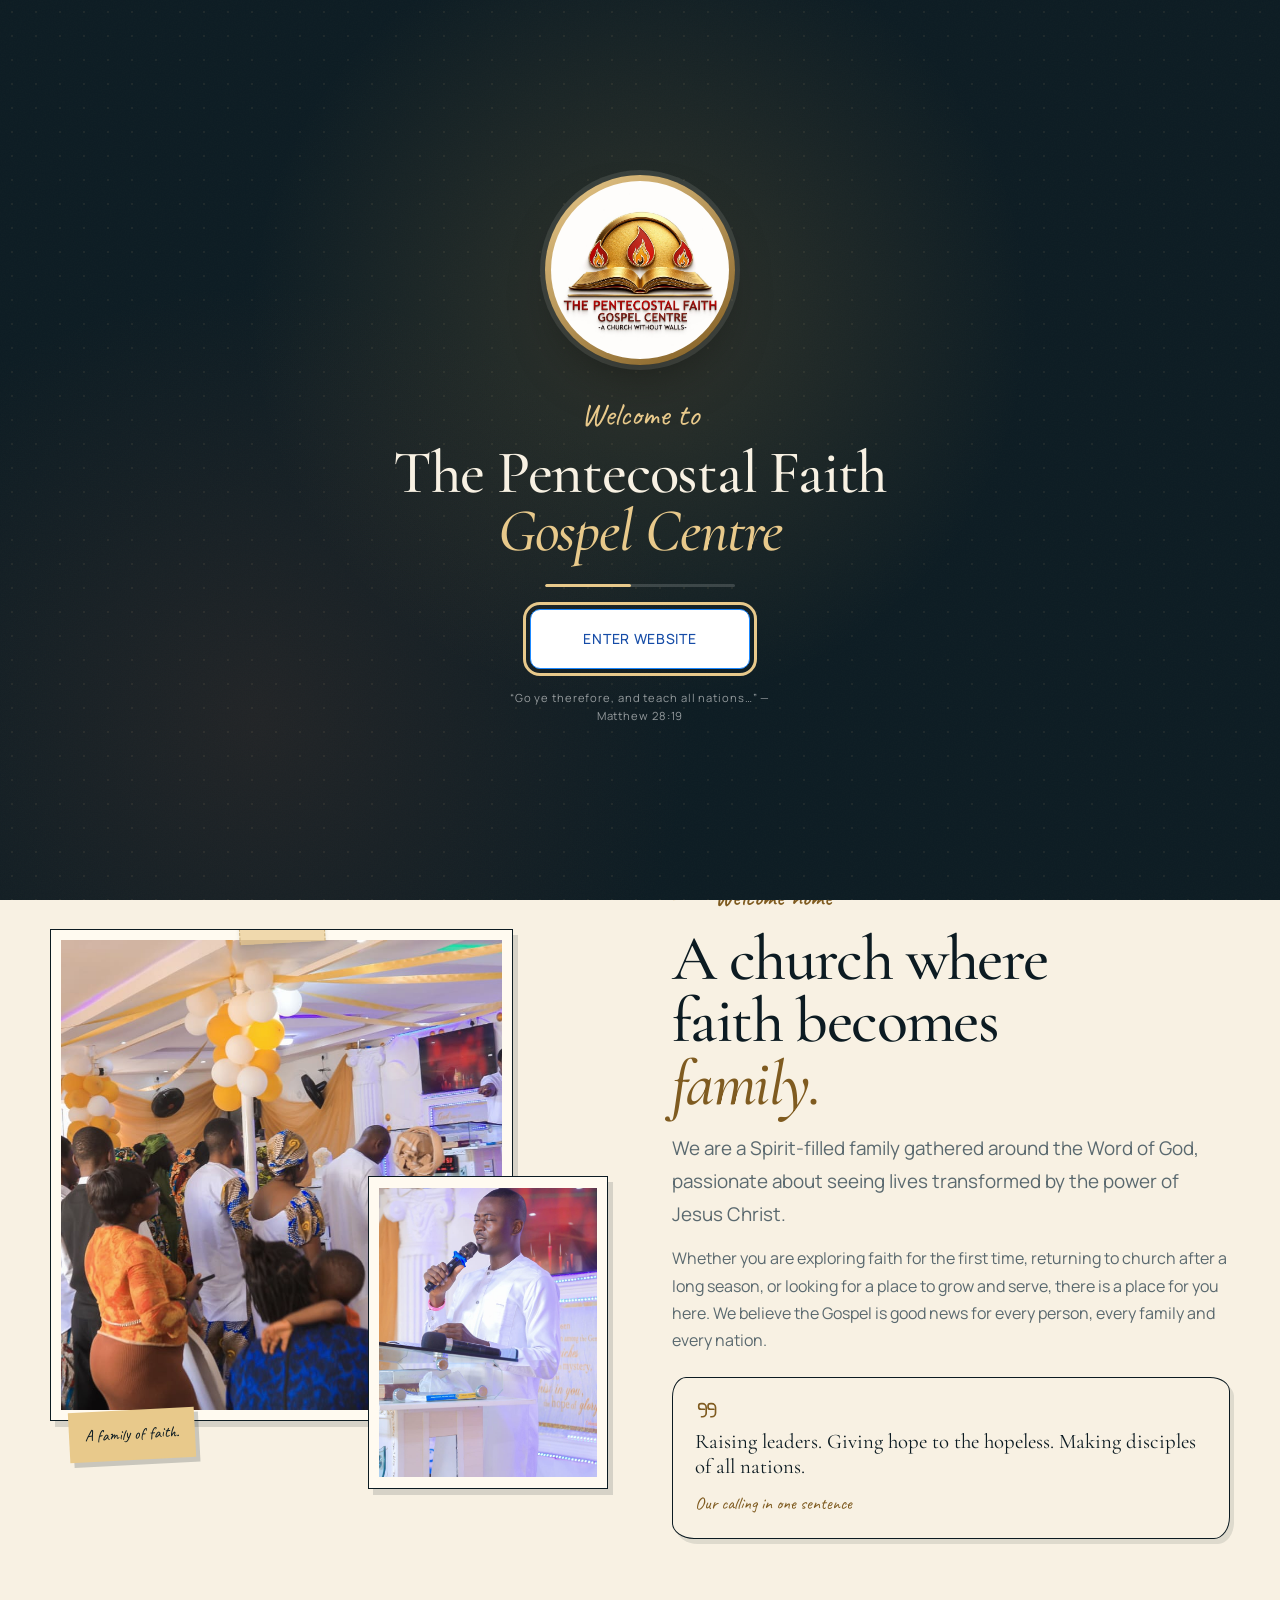
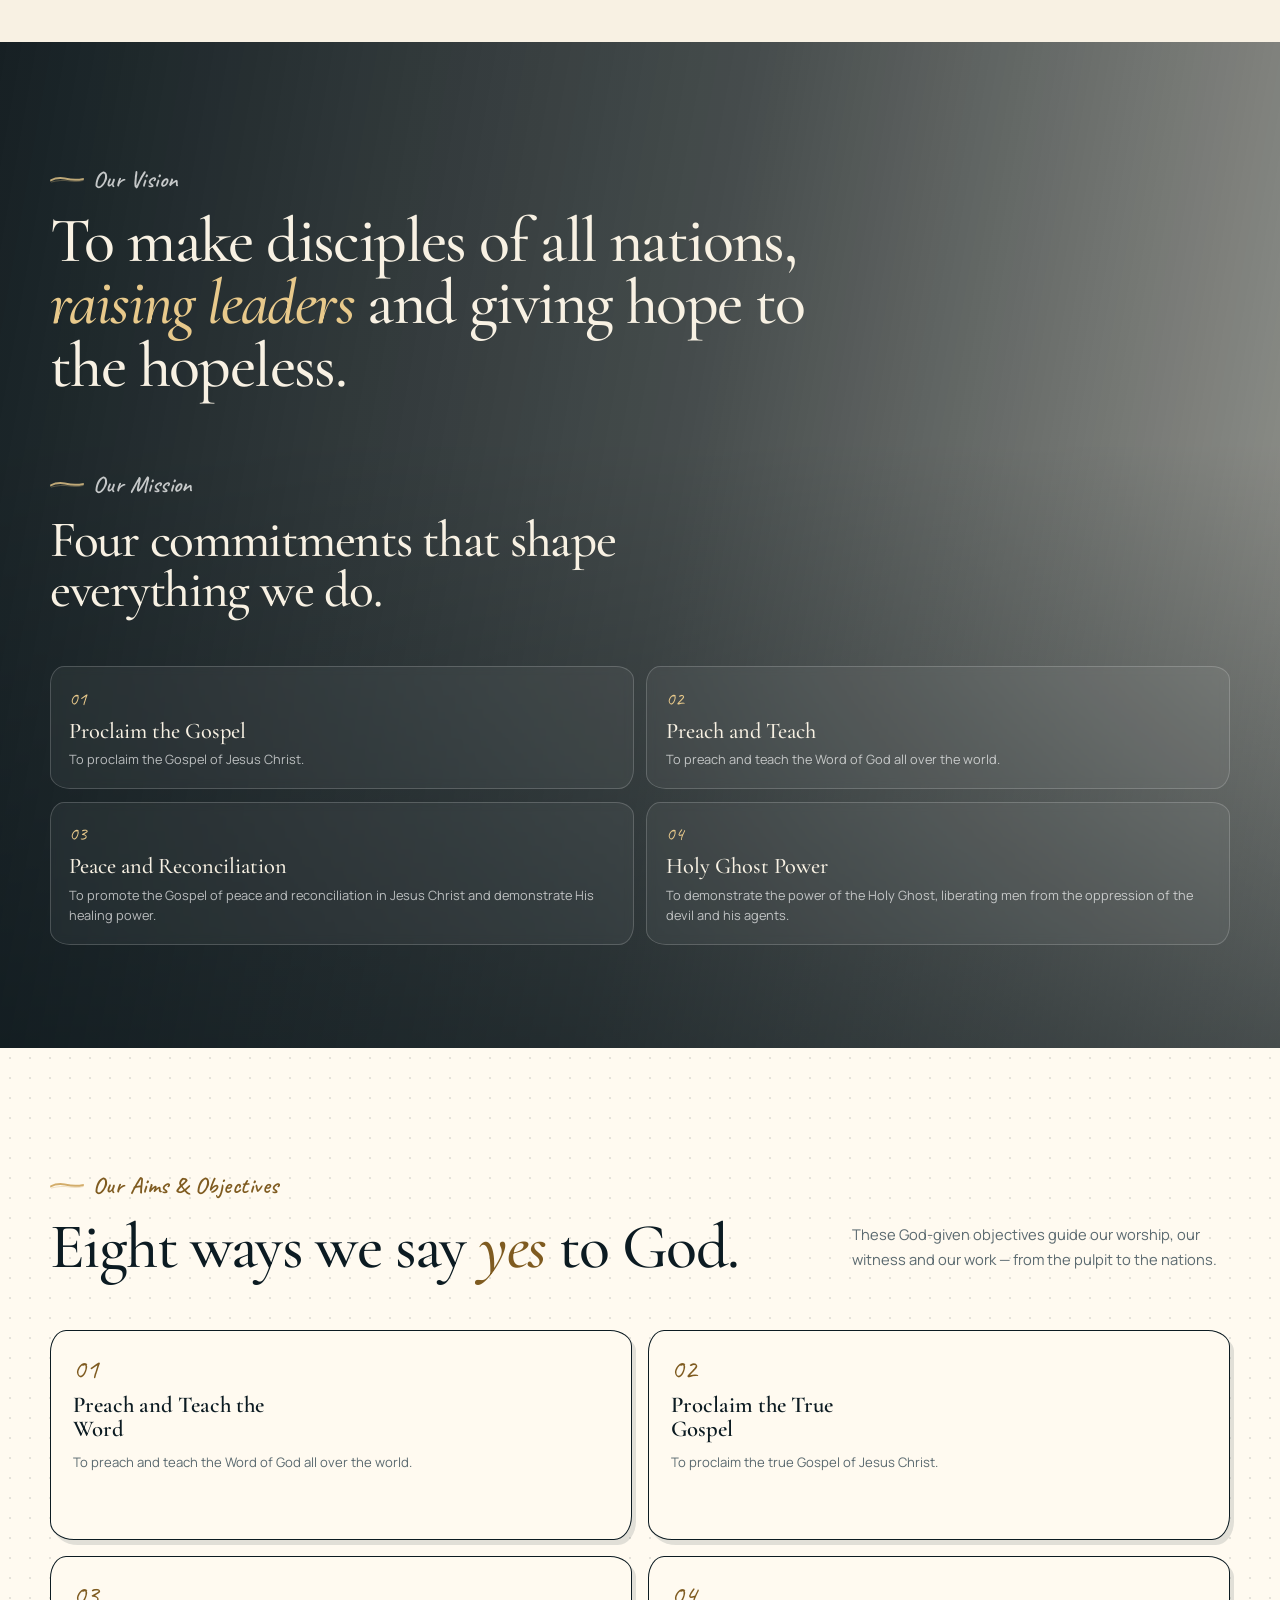
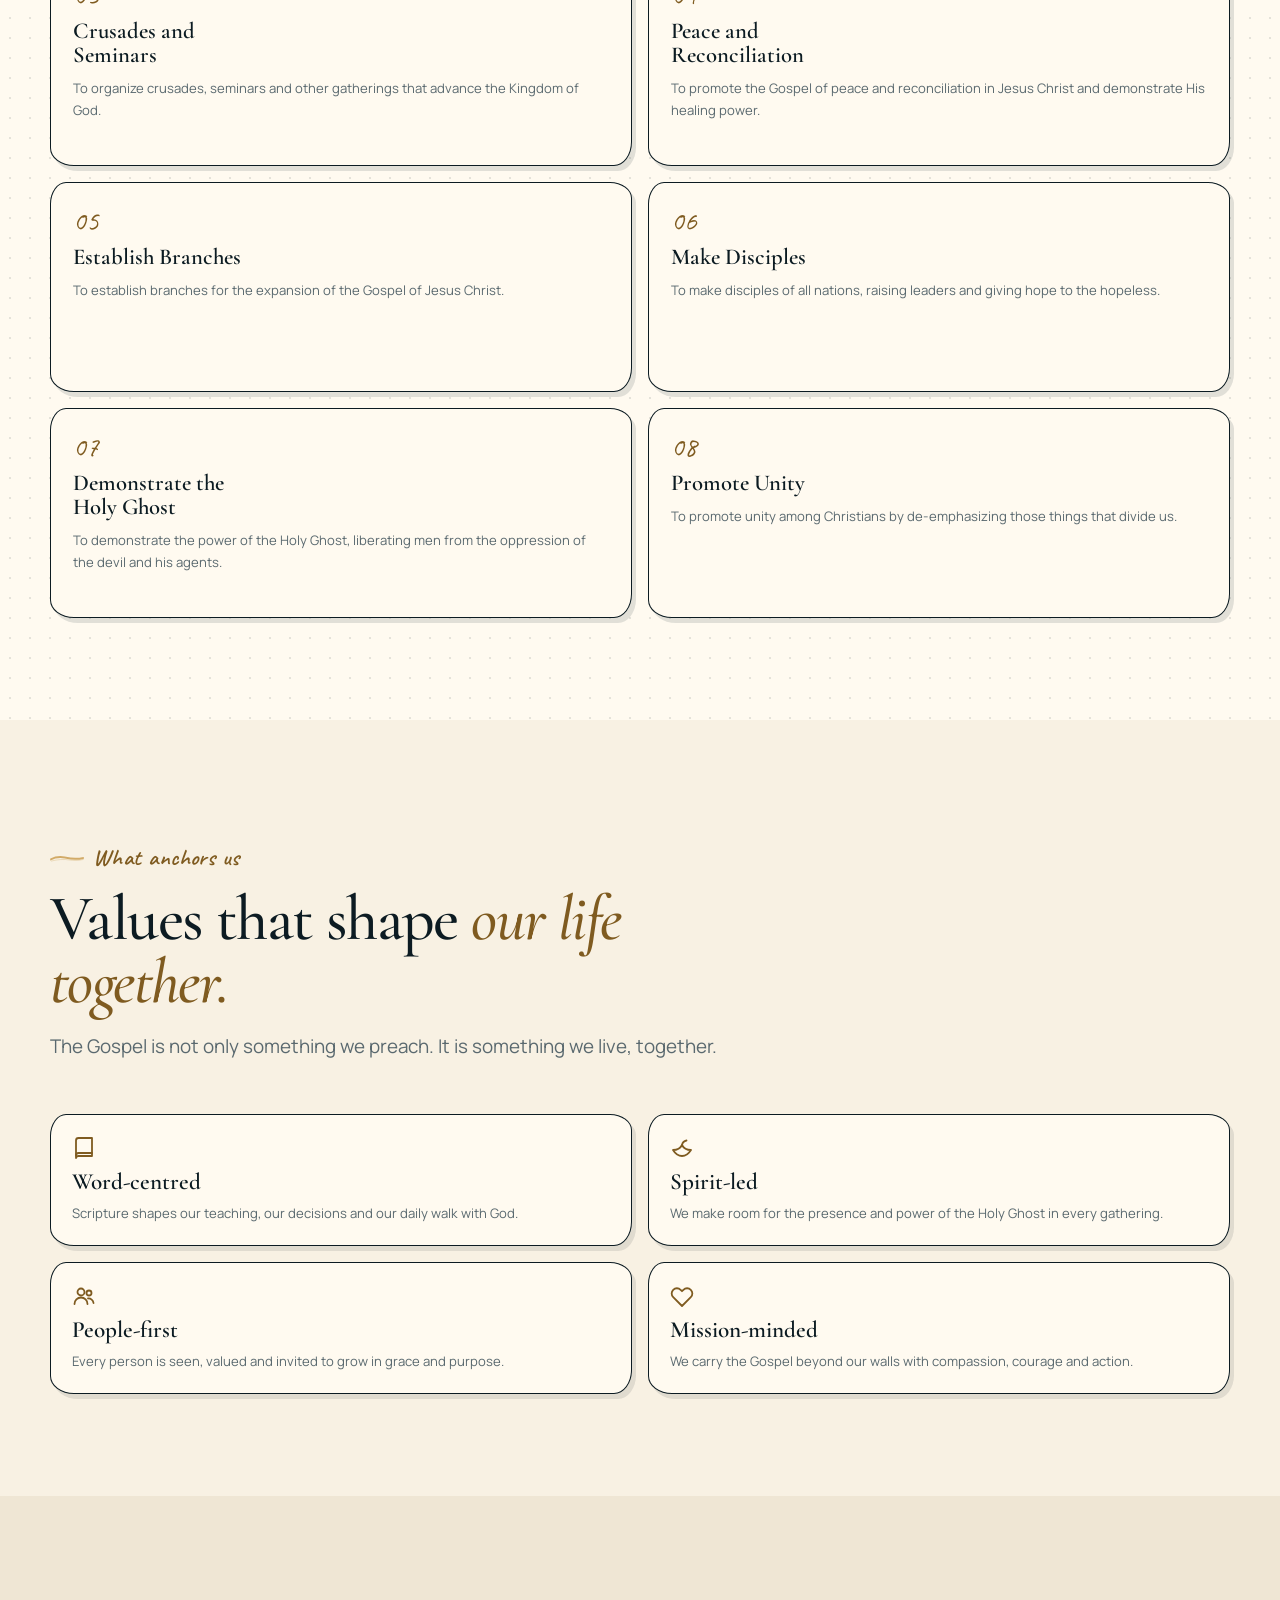
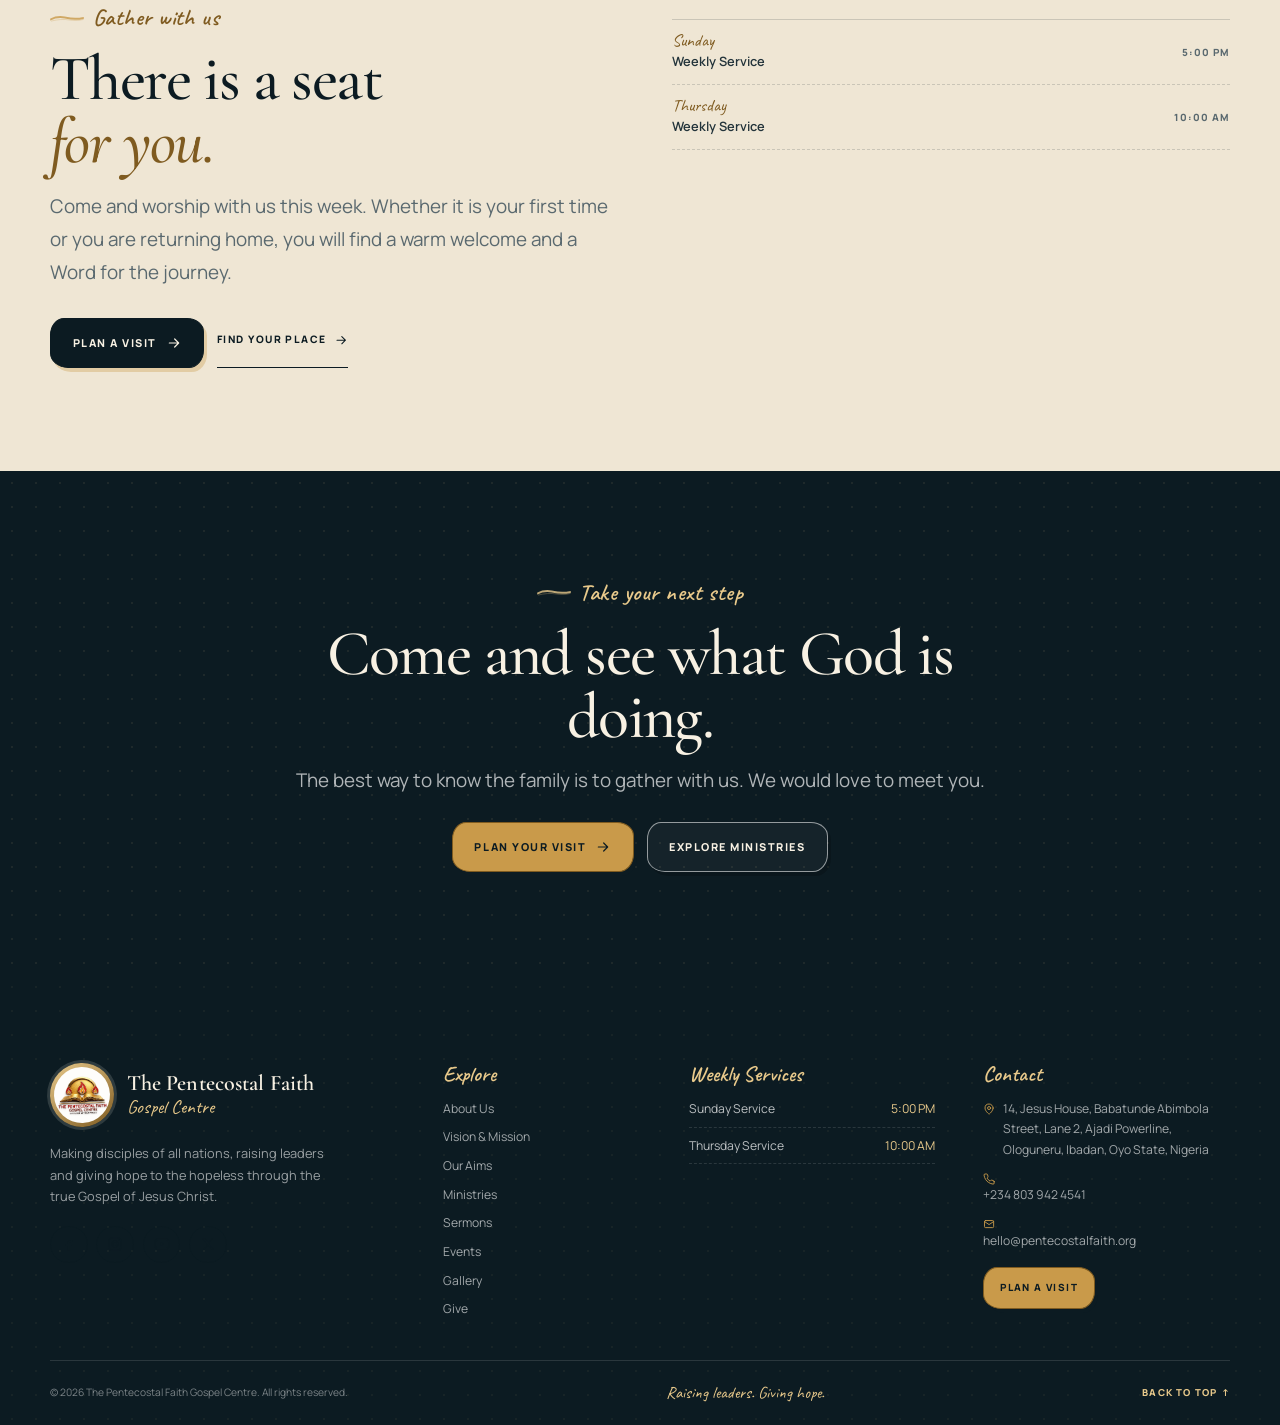
==== commit 4ebecfeb: "Update weekly services and contact details" ====
--- a/about.html
+++ b/about.html
@@ -36,7 +36,7 @@
     if (document.documentElement.dataset.ready === 'true') return;
     document.querySelectorAll('.reveal').forEach(function (element) { element.classList.add('is-visible'); });
     var splash = document.getElementById('splash');
-    if (splash) splash.classList.add('is-hidden');
+    if (splash) { splash.classList.add('is-hidden'); splash.setAttribute('inert', ''); }
     document.body.classList.remove('splash-open');
   }, 3500);
 });
@@ -51,7 +51,7 @@
     "description": "A Christ-centred church committed to preaching the true Gospel, making disciples of all nations, and demonstrating the healing power of Jesus Christ.",
     "image": "https://www.pentecostalfaith.org/HERO.jpeg",
     "logo": "https://www.pentecostalfaith.org/LOGO.jpeg",
-    "telephone": "+2348000000000",
+    "telephone": "+2348039424541",
     "email": "hello@pentecostalfaith.org",
     "address": {
       "@type": "PostalAddress",
@@ -66,7 +66,7 @@
 <body data-page="about">
   <a class="skip-link" href="#main">Skip to content</a>
   <div class="scroll-progress" aria-hidden="true"></div>
-  
+
   <svg class="svg-sprite" aria-hidden="true" focusable="false" width="0" height="0">
     <symbol id="icon-arrow" viewBox="0 0 24 24"><path d="M5 12h14M13 6l6 6-6 6"/></symbol>
     <symbol id="icon-play" viewBox="0 0 24 24"><path d="M8 5.5v13l11-6.5-11-6.5Z" fill="currentColor" stroke="none"/></symbol>
@@ -91,8 +91,8 @@
     <symbol id="icon-gift" viewBox="0 0 24 24"><path d="M20 12v9H4v-9M2 7h20v5H2zM12 7v14"/><path d="M12 7H7.5A2.5 2.5 0 1 1 10 4.5L12 7Zm0 0h4.5A2.5 2.5 0 1 0 14 4.5L12 7Z"/></symbol>
     <symbol id="icon-dove" viewBox="0 0 24 24"><path d="M3 14c4.5 0 7.5-2 9-5 1.5 3 4.5 5 9 5-2.5 4-6.5 6-9 6s-6.5-2-9-6Z"/><path d="M12 9c.5-2.5 2-4 4.5-4.5"/></symbol>
   </svg>
-  
-  <div class="splash" id="splash" role="dialog" aria-modal="true" aria-labelledby="splash-name" aria-describedby="splash-verse" aria-hidden="true">
+
+  <div class="splash" id="splash" role="dialog" aria-modal="true" aria-labelledby="splash-name" aria-describedby="splash-verse" aria-hidden="true" inert>
     <div class="splash__inner">
       <div class="splash__logo"><img src="LOGO.jpeg" alt="The Pentecostal Faith Gospel Centre logo" width="190" height="190"></div>
       <p class="splash__hand">Welcome to</p>
@@ -104,20 +104,20 @@
       <p class="splash__verse" id="splash-verse">&ldquo;Go ye therefore, and teach all nations&hellip;&rdquo; &mdash; Matthew 28:19</p>
     </div>
   </div>
-  
+
   <header class="site-header" id="site-header">
     <div class="topbar">
       <div class="container topbar__inner">
         <p class="topbar__verse"><span class="hand">A place of faith, power and purpose</span></p>
         <div class="topbar__links">
-          <a href="tel:+2348000000000"><svg class="icon" aria-hidden="true"><use href="#icon-phone"/></svg> +234 800 000 0000</a>
-          <span>Sunday &middot; 9:00 AM</span>
-          
+          <a href="tel:+2348039424541"><svg class="icon" aria-hidden="true"><use href="#icon-phone"/></svg> +234&nbsp;803&nbsp;942&nbsp;4541</a>
+          <span>Sunday &middot; 5:00 PM &middot; Thursday &middot; 10:00 AM</span>
+
   <div class="socials">
-    <a href="https://www.facebook.com/" target="_blank" rel="noopener noreferrer" aria-label="Facebook"><svg class="icon" aria-hidden="true"><use href="#icon-facebook"/></svg></a>
-    <a href="https://www.instagram.com/" target="_blank" rel="noopener noreferrer" aria-label="Instagram"><svg class="icon" aria-hidden="true"><use href="#icon-instagram"/></svg></a>
-    <a href="https://www.youtube.com/" target="_blank" rel="noopener noreferrer" aria-label="YouTube"><svg class="icon" aria-hidden="true"><use href="#icon-youtube"/></svg></a>
-    <a href="https://x.com/" target="_blank" rel="noopener noreferrer" aria-label="X"><svg class="icon" aria-hidden="true"><use href="#icon-x"/></svg></a>
+    <a href="https://www.facebook.com/search/top?q=The%20Pentecostal%20Faith%20Gospel%20Centre%20%28A%20Fellowship%20Without%20Walls%29" target="_blank" rel="noopener noreferrer" aria-label="Search Facebook for The Pentecostal Faith Gospel Centre"><svg class="icon" aria-hidden="true"><use href="#icon-facebook"/></svg></a>
+    <a href="https://www.instagram.com/explore/search/keyword/?q=The%20Pentecostal%20Faith%20Gospel%20Centre%20%28A%20Fellowship%20Without%20Walls%29" target="_blank" rel="noopener noreferrer" aria-label="Search Instagram for The Pentecostal Faith Gospel Centre"><svg class="icon" aria-hidden="true"><use href="#icon-instagram"/></svg></a>
+    <a href="https://www.youtube.com/results?search_query=The%20Pentecostal%20Faith%20Gospel%20Centre%20%28A%20Fellowship%20Without%20Walls%29" target="_blank" rel="noopener noreferrer" aria-label="Search YouTube for The Pentecostal Faith Gospel Centre"><svg class="icon" aria-hidden="true"><use href="#icon-youtube"/></svg></a>
+    <a href="https://x.com/search?q=The%20Pentecostal%20Faith%20Gospel%20Centre%20%28A%20Fellowship%20Without%20Walls%29&amp;f=user" target="_blank" rel="noopener noreferrer" aria-label="Search X for The Pentecostal Faith Gospel Centre"><svg class="icon" aria-hidden="true"><use href="#icon-x"/></svg></a>
   </div>
         </div>
       </div>
@@ -148,21 +148,21 @@
     <div class="mobile-nav__footer">
       <a href="contact.html#visit" class="btn btn--gold">Plan a Visit <svg class="icon" aria-hidden="true"><use href="#icon-arrow"/></svg></a>
       <div class="mobile-nav__contact">
-        <a href="tel:+2348000000000">+234 800 000 0000</a>
+        <a href="tel:+2348039424541">+234&nbsp;803&nbsp;942&nbsp;4541</a>
         <a href="mailto:hello@pentecostalfaith.org">hello@pentecostalfaith.org</a>
       </div>
-      
+
   <div class="socials">
-    <a href="https://www.facebook.com/" target="_blank" rel="noopener noreferrer" aria-label="Facebook"><svg class="icon" aria-hidden="true"><use href="#icon-facebook"/></svg></a>
-    <a href="https://www.instagram.com/" target="_blank" rel="noopener noreferrer" aria-label="Instagram"><svg class="icon" aria-hidden="true"><use href="#icon-instagram"/></svg></a>
-    <a href="https://www.youtube.com/" target="_blank" rel="noopener noreferrer" aria-label="YouTube"><svg class="icon" aria-hidden="true"><use href="#icon-youtube"/></svg></a>
-    <a href="https://x.com/" target="_blank" rel="noopener noreferrer" aria-label="X"><svg class="icon" aria-hidden="true"><use href="#icon-x"/></svg></a>
+    <a href="https://www.facebook.com/search/top?q=The%20Pentecostal%20Faith%20Gospel%20Centre%20%28A%20Fellowship%20Without%20Walls%29" target="_blank" rel="noopener noreferrer" aria-label="Search Facebook for The Pentecostal Faith Gospel Centre"><svg class="icon" aria-hidden="true"><use href="#icon-facebook"/></svg></a>
+    <a href="https://www.instagram.com/explore/search/keyword/?q=The%20Pentecostal%20Faith%20Gospel%20Centre%20%28A%20Fellowship%20Without%20Walls%29" target="_blank" rel="noopener noreferrer" aria-label="Search Instagram for The Pentecostal Faith Gospel Centre"><svg class="icon" aria-hidden="true"><use href="#icon-instagram"/></svg></a>
+    <a href="https://www.youtube.com/results?search_query=The%20Pentecostal%20Faith%20Gospel%20Centre%20%28A%20Fellowship%20Without%20Walls%29" target="_blank" rel="noopener noreferrer" aria-label="Search YouTube for The Pentecostal Faith Gospel Centre"><svg class="icon" aria-hidden="true"><use href="#icon-youtube"/></svg></a>
+    <a href="https://x.com/search?q=The%20Pentecostal%20Faith%20Gospel%20Centre%20%28A%20Fellowship%20Without%20Walls%29&amp;f=user" target="_blank" rel="noopener noreferrer" aria-label="Search X for The Pentecostal Faith Gospel Centre"><svg class="icon" aria-hidden="true"><use href="#icon-x"/></svg></a>
   </div>
     </div>
   </div>
   <main id="main">
-    
-  
+
+
   <section class="page-hero" style="--photo: url('IMG%201.jpeg')">
     <div class="container page-hero__inner">
       <nav class="page-hero__crumbs" aria-label="Breadcrumb"><a href="index.html">Home</a><span>/</span><span>About</span></nav>
@@ -220,7 +220,7 @@
         <p class="split-head__text reveal">These God-given objectives guide our worship, our witness and our work &mdash; from the pulpit to the nations.</p>
       </div>
       <div class="aims-grid" data-stagger>
-        
+
   <article class="aim-card reveal">
     <span class="aim-card__num" aria-hidden="true">01</span>
     <h3>Preach and Teach the Word</h3>
@@ -267,7 +267,7 @@
 
   <section class="section section--cream">
     <div class="container">
-      
+
   <div class="section-head reveal">
     <p class="eyebrow">What anchors us</p>
     <h2 class="section-title">Values that shape <em class="accent">our life together.</em></h2>
@@ -295,16 +295,13 @@
       </div>
       <div class="reveal">
   <div class="schedule">
-    <div class="schedule__row"><div><span class="schedule__day">Sunday</span><span class="schedule__name">Sunday School</span></div><span class="schedule__time">8:00 AM</span></div>
-    <div class="schedule__row"><div><span class="schedule__day">Sunday</span><span class="schedule__name">Celebration Service</span></div><span class="schedule__time">9:00 AM</span></div>
-    <div class="schedule__row"><div><span class="schedule__day">Wednesday</span><span class="schedule__name">Bible Study</span></div><span class="schedule__time">6:00 PM</span></div>
-    <div class="schedule__row"><div><span class="schedule__day">Friday</span><span class="schedule__name">Prayer Meeting</span></div><span class="schedule__time">6:00 PM</span></div>
-    <div class="schedule__row"><div><span class="schedule__day">Saturday</span><span class="schedule__name">Youth Fellowship</span></div><span class="schedule__time">4:00 PM</span></div>
+    <div class="schedule__row"><div><span class="schedule__day">Sunday</span><span class="schedule__name">Weekly Service</span></div><span class="schedule__time">5:00 PM</span></div>
+    <div class="schedule__row"><div><span class="schedule__day">Thursday</span><span class="schedule__name">Weekly Service</span></div><span class="schedule__time">10:00 AM</span></div>
   </div></div>
     </div>
   </section>
 
-  
+
   <section class="page-cta">
     <div class="container page-cta__inner reveal">
       <p class="eyebrow eyebrow--light">Take your next step</p>
@@ -317,7 +314,7 @@
     </div>
   </section>
   </main>
-  
+
   <footer class="site-footer">
     <div class="container footer__grid">
       <div class="footer__brand">
@@ -326,12 +323,12 @@
           <span class="brand__text"><span class="brand__name">The Pentecostal Faith</span><span class="brand__tag">Gospel Centre</span></span>
         </a>
         <p>Making disciples of all nations, raising leaders and giving hope to the hopeless through the true Gospel of Jesus Christ.</p>
-        
+
   <div class="socials">
-    <a href="https://www.facebook.com/" target="_blank" rel="noopener noreferrer" aria-label="Facebook"><svg class="icon" aria-hidden="true"><use href="#icon-facebook"/></svg></a>
-    <a href="https://www.instagram.com/" target="_blank" rel="noopener noreferrer" aria-label="Instagram"><svg class="icon" aria-hidden="true"><use href="#icon-instagram"/></svg></a>
-    <a href="https://www.youtube.com/" target="_blank" rel="noopener noreferrer" aria-label="YouTube"><svg class="icon" aria-hidden="true"><use href="#icon-youtube"/></svg></a>
-    <a href="https://x.com/" target="_blank" rel="noopener noreferrer" aria-label="X"><svg class="icon" aria-hidden="true"><use href="#icon-x"/></svg></a>
+    <a href="https://www.facebook.com/search/top?q=The%20Pentecostal%20Faith%20Gospel%20Centre%20%28A%20Fellowship%20Without%20Walls%29" target="_blank" rel="noopener noreferrer" aria-label="Search Facebook for The Pentecostal Faith Gospel Centre"><svg class="icon" aria-hidden="true"><use href="#icon-facebook"/></svg></a>
+    <a href="https://www.instagram.com/explore/search/keyword/?q=The%20Pentecostal%20Faith%20Gospel%20Centre%20%28A%20Fellowship%20Without%20Walls%29" target="_blank" rel="noopener noreferrer" aria-label="Search Instagram for The Pentecostal Faith Gospel Centre"><svg class="icon" aria-hidden="true"><use href="#icon-instagram"/></svg></a>
+    <a href="https://www.youtube.com/results?search_query=The%20Pentecostal%20Faith%20Gospel%20Centre%20%28A%20Fellowship%20Without%20Walls%29" target="_blank" rel="noopener noreferrer" aria-label="Search YouTube for The Pentecostal Faith Gospel Centre"><svg class="icon" aria-hidden="true"><use href="#icon-youtube"/></svg></a>
+    <a href="https://x.com/search?q=The%20Pentecostal%20Faith%20Gospel%20Centre%20%28A%20Fellowship%20Without%20Walls%29&amp;f=user" target="_blank" rel="noopener noreferrer" aria-label="Search X for The Pentecostal Faith Gospel Centre"><svg class="icon" aria-hidden="true"><use href="#icon-x"/></svg></a>
   </div>
       </div>
 
@@ -350,13 +347,10 @@
       </div>
 
       <div class="footer__col">
-        <h3>Gather With Us</h3>
+        <h3>Weekly Services</h3>
         <ul class="footer__times">
-          <li><span>Sunday School</span><span>8:00 AM</span></li>
-          <li><span>Celebration Service</span><span>9:00 AM</span></li>
-          <li><span>Bible Study</span><span>Wed &middot; 6:00 PM</span></li>
-          <li><span>Prayer Meeting</span><span>Fri &middot; 6:00 PM</span></li>
-          <li><span>Youth Fellowship</span><span>Sat &middot; 4:00 PM</span></li>
+          <li><span>Sunday Service</span><span>5:00 PM</span></li>
+          <li><span>Thursday Service</span><span>10:00 AM</span></li>
         </ul>
       </div>
 
@@ -364,7 +358,7 @@
         <h3>Contact</h3>
         <ul class="footer__contact">
           <li><svg class="icon" aria-hidden="true"><use href="#icon-pin"/></svg> 14, Jesus House, Babatunde Abimbola Street, Lane 2, Ajadi Powerline, Ologuneru, Ibadan, Oyo State, Nigeria</li>
-          <li><a href="tel:+2348000000000"><svg class="icon" aria-hidden="true"><use href="#icon-phone"/></svg> +234 800 000 0000</a></li>
+          <li><a href="tel:+2348039424541"><svg class="icon" aria-hidden="true"><use href="#icon-phone"/></svg> +234&nbsp;803&nbsp;942&nbsp;4541</a></li>
           <li><a href="mailto:hello@pentecostalfaith.org"><svg class="icon" aria-hidden="true"><use href="#icon-mail"/></svg> hello@pentecostalfaith.org</a></li>
         </ul>
         <a href="contact.html#visit" class="btn btn--gold btn--small">Plan a Visit</a>
@@ -377,12 +371,12 @@
       <a href="#main" class="footer__top-link">Back to top <span aria-hidden="true">&uarr;</span></a>
     </div>
   </footer>
-  
+
   <div class="lightbox" id="lightbox" role="dialog" aria-modal="true" aria-label="Image viewer" aria-hidden="true" inert>
     <button class="lightbox__close" type="button" data-close aria-label="Close image viewer"><span aria-hidden="true">&times;</span></button>
     <button class="lightbox__nav lightbox__nav--prev" type="button" data-prev aria-label="Previous image"><svg class="icon" aria-hidden="true"><use href="#icon-chevron-left"/></svg></button>
     <figure class="lightbox__figure">
-      <img alt="" data-lightbox-img>
+      <img alt="" src="data:," data-lightbox-img>
       <figcaption data-lightbox-caption></figcaption>
     </figure>
     <button class="lightbox__nav lightbox__nav--next" type="button" data-next aria-label="Next image"><svg class="icon" aria-hidden="true"><use href="#icon-chevron-right"/></svg></button>
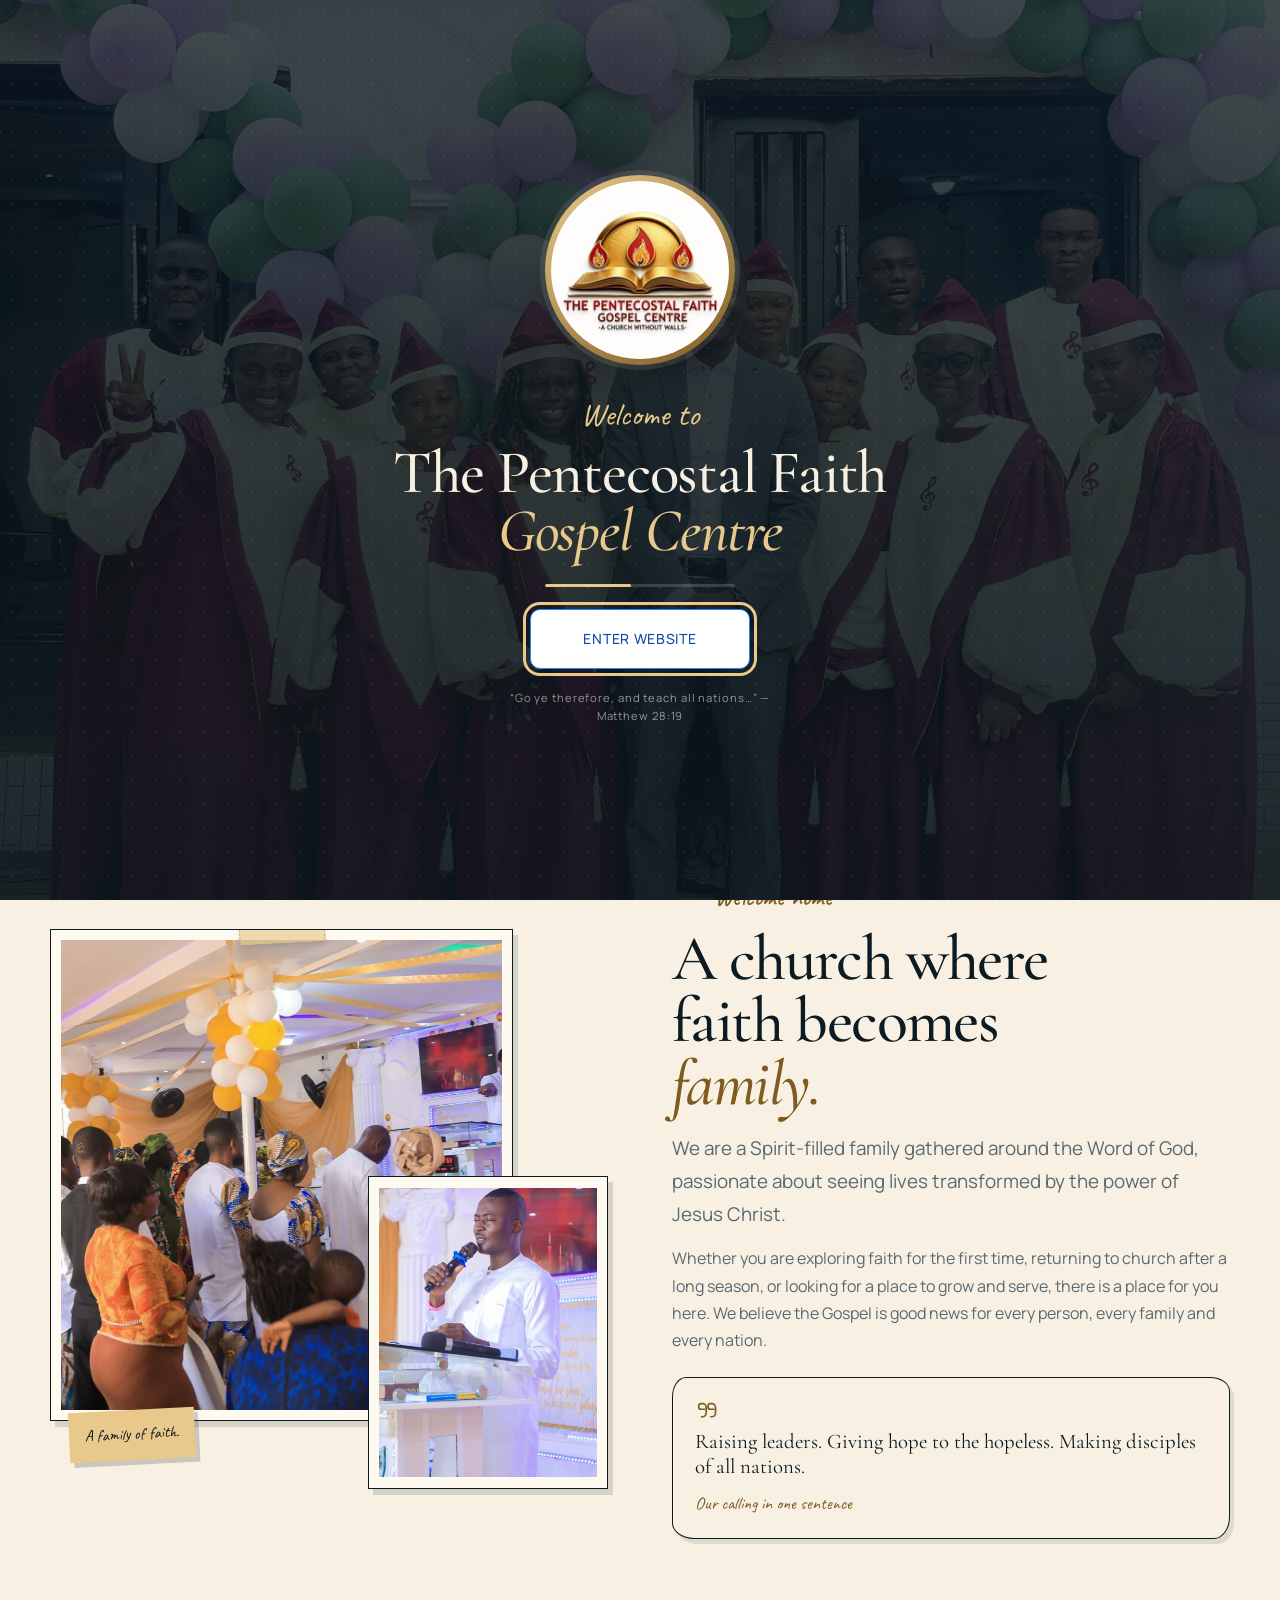
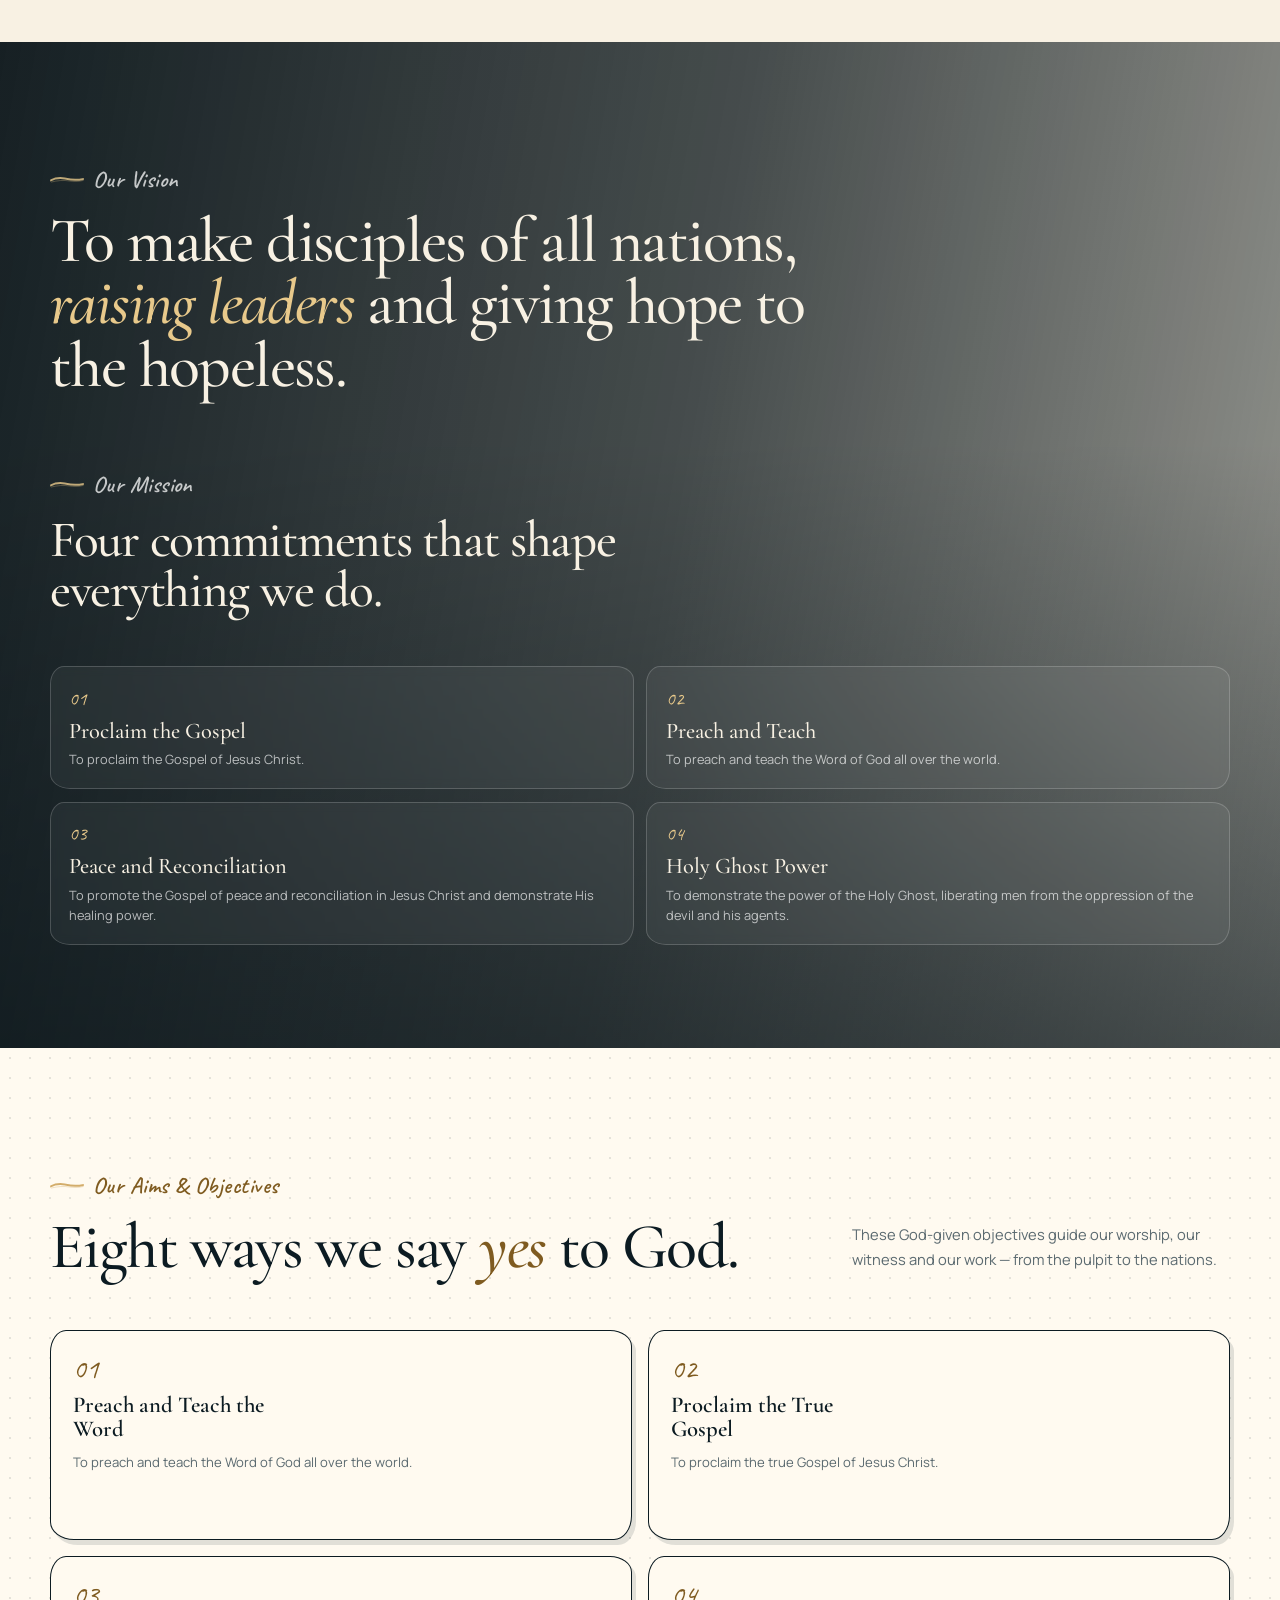
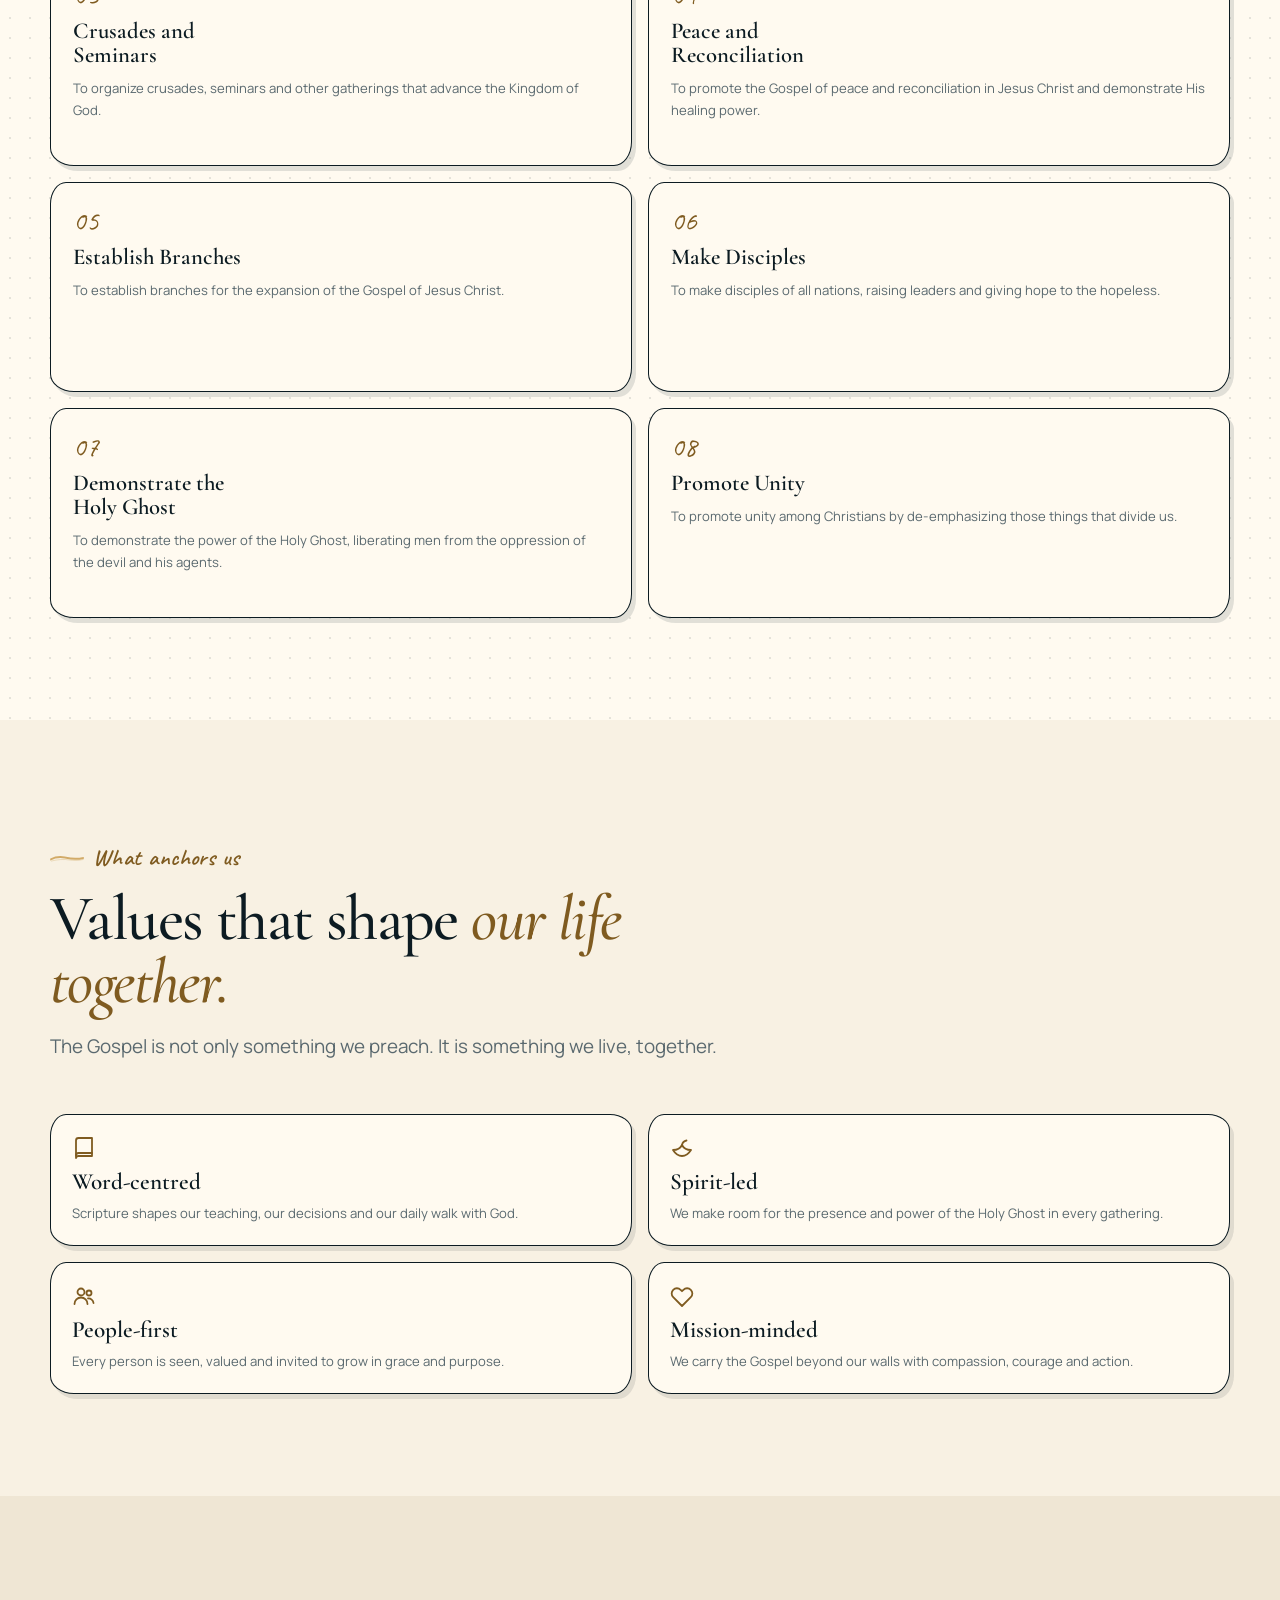
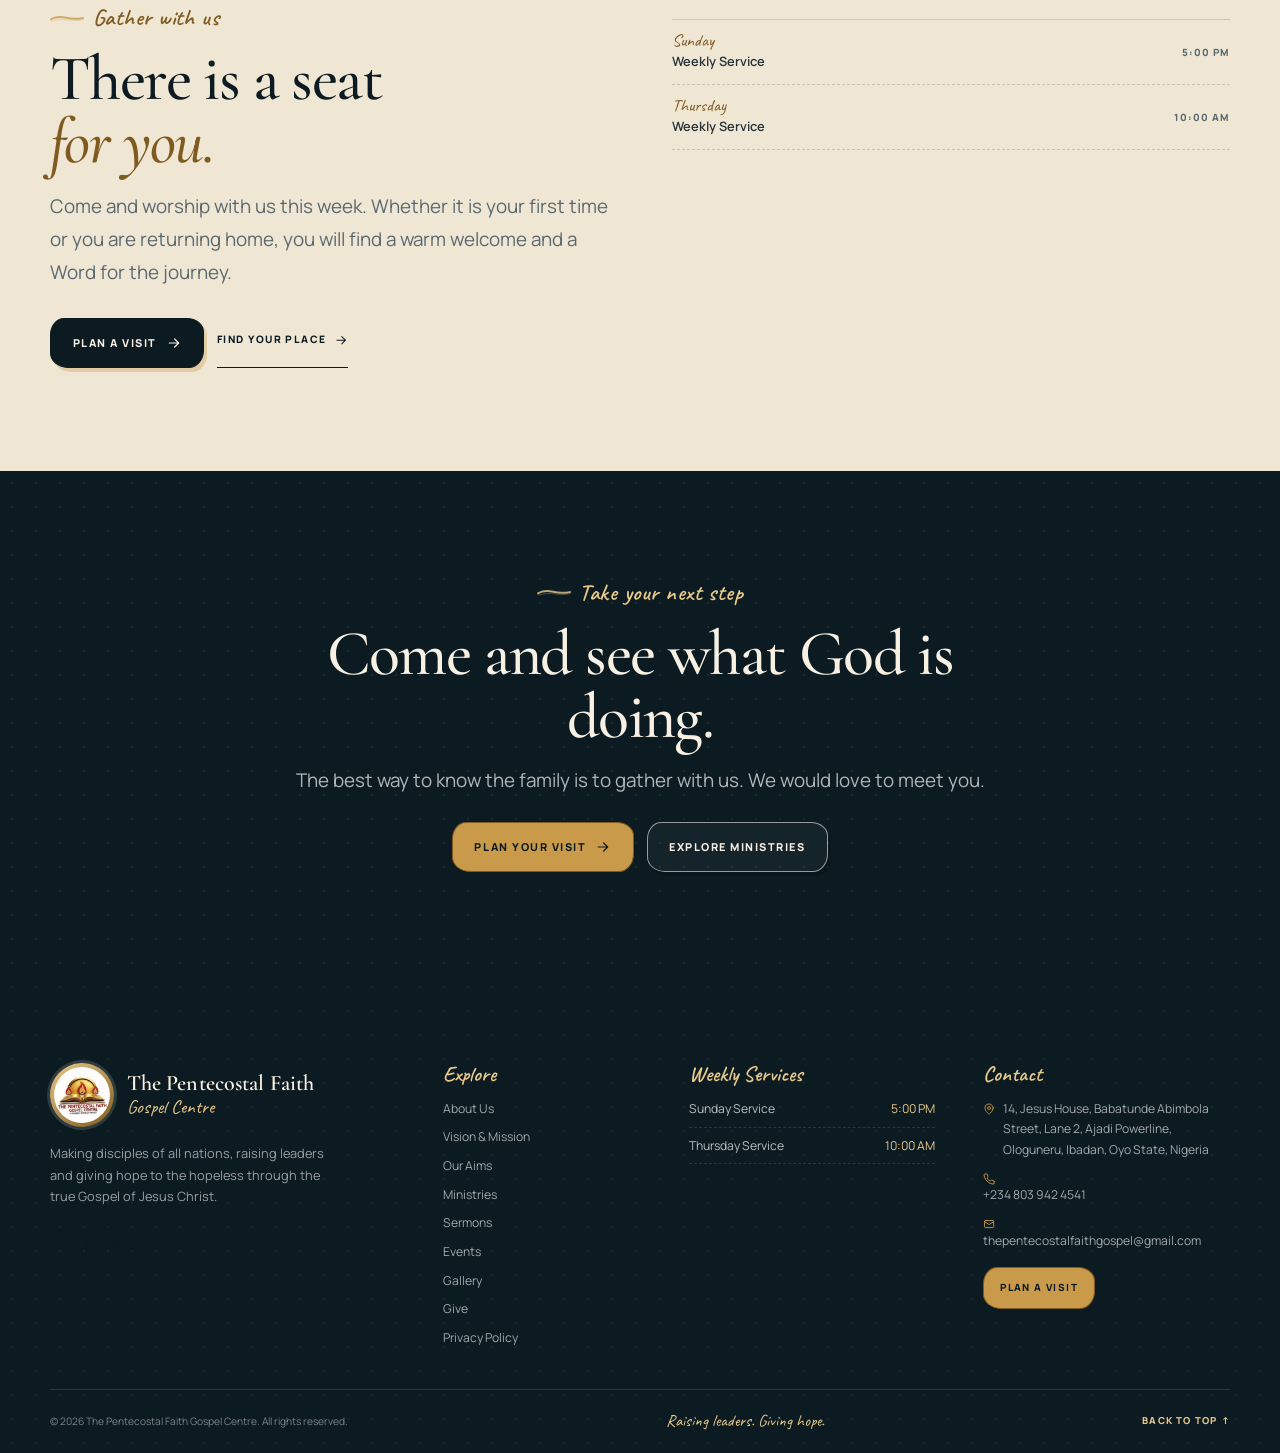
==== commit 6e87ff69: "Add message video gallery, muted hero video and splash photo" ====
--- a/about.html
+++ b/about.html
@@ -7,28 +7,30 @@
   <meta name="description" content="Learn about the vision, mission, aims and family life of The Pentecostal Faith Gospel Centre in Ologuneru, Ibadan, Nigeria.">
   <meta name="author" content="The Pentecostal Faith Gospel Centre">
   <meta name="theme-color" content="#0c1b22">
-  <link rel="canonical" href="https://www.pentecostalfaith.org/about.html">
-  <link rel="icon" href="LOGO.jpeg" type="image/jpeg">
-  <link rel="apple-touch-icon" href="LOGO.jpeg">
+  <link rel="canonical" href="https://tpfgc.vercel.app/about.html">
+  <link rel="icon" href="favicon-32.png" type="image/png" sizes="32x32">
+  <link rel="icon" href="favicon-48.png" type="image/png" sizes="48x48">
+  <link rel="icon" href="logo-192.jpeg" type="image/jpeg" sizes="192x192">
+  <link rel="apple-touch-icon" href="apple-touch-icon.png" sizes="180x180">
 
   <meta property="og:type" content="website">
   <meta property="og:title" content="About Us | The Pentecostal Faith Gospel Centre">
   <meta property="og:description" content="Learn about the vision, mission, aims and family life of The Pentecostal Faith Gospel Centre in Ologuneru, Ibadan, Nigeria.">
-  <meta property="og:url" content="https://www.pentecostalfaith.org/about.html">
+  <meta property="og:url" content="https://tpfgc.vercel.app/about.html">
   <meta property="og:site_name" content="The Pentecostal Faith Gospel Centre">
-  <meta property="og:image" content="https://www.pentecostalfaith.org/IMG%201.jpeg">
+  <meta property="og:image" content="https://tpfgc.vercel.app/IMG%201.jpeg">
   <meta property="og:image:alt" content="The congregation gathered in worship">
   <meta property="og:locale" content="en_NG">
   <meta name="twitter:card" content="summary_large_image">
   <meta name="twitter:title" content="About Us | The Pentecostal Faith Gospel Centre">
   <meta name="twitter:description" content="Learn about the vision, mission, aims and family life of The Pentecostal Faith Gospel Centre in Ologuneru, Ibadan, Nigeria.">
-  <meta name="twitter:image" content="https://www.pentecostalfaith.org/IMG%201.jpeg">
+  <meta name="twitter:image" content="https://tpfgc.vercel.app/IMG%201.jpeg">
 
   <link rel="preload" as="image" href="IMG%201.jpeg" fetchpriority="high">
   <link rel="preconnect" href="https://fonts.googleapis.com">
   <link rel="preconnect" href="https://fonts.gstatic.com" crossorigin>
   <link href="https://fonts.googleapis.com/css2?family=Caveat:wght@500;600;700&family=Cormorant+Garamond:ital,wght@0,400;0,500;0,600;0,700;1,400;1,500;1,600&family=Manrope:wght@300;400;500;600;700;800&display=swap" rel="stylesheet">
-  <link rel="stylesheet" href="styles.css">
+  <link rel="stylesheet" href="styles.css?v=20261104b">
   <script>
 document.documentElement.classList.add('js');
 window.addEventListener('load', function () {
@@ -37,6 +39,7 @@
     document.querySelectorAll('.reveal').forEach(function (element) { element.classList.add('is-visible'); });
     var splash = document.getElementById('splash');
     if (splash) { splash.classList.add('is-hidden'); splash.setAttribute('inert', ''); }
+    document.querySelectorAll('#site-header, #main, .site-footer, .back-to-top').forEach(function (element) { element.removeAttribute('inert'); });
     document.body.classList.remove('splash-open');
   }, 3500);
 });
@@ -47,12 +50,12 @@
     "@context": "https://schema.org",
     "@type": "Church",
     "name": "The Pentecostal Faith Gospel Centre",
-    "url": "https://www.pentecostalfaith.org/",
+    "url": "https://tpfgc.vercel.app/",
     "description": "A Christ-centred church committed to preaching the true Gospel, making disciples of all nations, and demonstrating the healing power of Jesus Christ.",
-    "image": "https://www.pentecostalfaith.org/HERO.jpeg",
-    "logo": "https://www.pentecostalfaith.org/LOGO.jpeg",
+    "image": "https://tpfgc.vercel.app/HERO.jpeg",
+    "logo": "https://tpfgc.vercel.app/LOGO.jpeg",
     "telephone": "+2348039424541",
-    "email": "hello@pentecostalfaith.org",
+    "email": "thepentecostalfaithgospel@gmail.com",
     "address": {
       "@type": "PostalAddress",
       "streetAddress": "14, Jesus House, Babatunde Abimbola Street, Lane 2, Ajadi Powerline, Ologuneru",
@@ -94,13 +97,13 @@
 
   <div class="splash" id="splash" role="dialog" aria-modal="true" aria-labelledby="splash-name" aria-describedby="splash-verse" aria-hidden="true" inert>
     <div class="splash__inner">
-      <div class="splash__logo"><img src="LOGO.jpeg" alt="The Pentecostal Faith Gospel Centre logo" width="190" height="190"></div>
+      <div class="splash__logo"><img src="logo-192.jpeg" alt="The Pentecostal Faith Gospel Centre logo" width="190" height="190"></div>
       <p class="splash__hand">Welcome to</p>
       <p class="splash__name" id="splash-name">The Pentecostal Faith<span>Gospel Centre</span></p>
       <div class="splash__line"><span></span></div>
       <button class="splash__enter btn-shine" id="splash-enter" type="button"><span>Enter Website</span></button>
       <div class="splash__loader" id="splash-loader" aria-hidden="true"><span class="loader"></span></div>
-      <audio id="splash-click-sound" src="click%20sound.wav" preload="auto"></audio>
+      <audio id="splash-click-sound" src="click-sound.mp3" preload="auto"></audio>
       <p class="splash__verse" id="splash-verse">&ldquo;Go ye therefore, and teach all nations&hellip;&rdquo; &mdash; Matthew 28:19</p>
     </div>
   </div>
@@ -114,10 +117,8 @@
           <span>Sunday &middot; 5:00 PM &middot; Thursday &middot; 10:00 AM</span>
 
   <div class="socials">
-    <a href="https://www.facebook.com/search/top?q=The%20Pentecostal%20Faith%20Gospel%20Centre%20%28A%20Fellowship%20Without%20Walls%29" target="_blank" rel="noopener noreferrer" aria-label="Search Facebook for The Pentecostal Faith Gospel Centre"><svg class="icon" aria-hidden="true"><use href="#icon-facebook"/></svg></a>
-    <a href="https://www.instagram.com/explore/search/keyword/?q=The%20Pentecostal%20Faith%20Gospel%20Centre%20%28A%20Fellowship%20Without%20Walls%29" target="_blank" rel="noopener noreferrer" aria-label="Search Instagram for The Pentecostal Faith Gospel Centre"><svg class="icon" aria-hidden="true"><use href="#icon-instagram"/></svg></a>
-    <a href="https://www.youtube.com/results?search_query=The%20Pentecostal%20Faith%20Gospel%20Centre%20%28A%20Fellowship%20Without%20Walls%29" target="_blank" rel="noopener noreferrer" aria-label="Search YouTube for The Pentecostal Faith Gospel Centre"><svg class="icon" aria-hidden="true"><use href="#icon-youtube"/></svg></a>
-    <a href="https://x.com/search?q=The%20Pentecostal%20Faith%20Gospel%20Centre%20%28A%20Fellowship%20Without%20Walls%29&amp;f=user" target="_blank" rel="noopener noreferrer" aria-label="Search X for The Pentecostal Faith Gospel Centre"><svg class="icon" aria-hidden="true"><use href="#icon-x"/></svg></a>
+    <a href="https://www.facebook.com/share/1CJ8BMdPF2/" target="_blank" rel="noopener noreferrer" aria-label="Follow The Pentecostal Faith Gospel Centre on Facebook"><svg class="icon" aria-hidden="true"><use href="#icon-facebook"/></svg></a>
+    <a href="https://www.instagram.com/pentecostal.faith.gospel.centr/" target="_blank" rel="noopener noreferrer" aria-label="Follow The Pentecostal Faith Gospel Centre on Instagram"><svg class="icon" aria-hidden="true"><use href="#icon-instagram"/></svg></a>
   </div>
         </div>
       </div>
@@ -125,7 +126,7 @@
     <div class="header-main">
       <div class="container header-inner">
         <a href="index.html" class="brand" aria-label="The Pentecostal Faith Gospel Centre &mdash; home">
-          <span class="brand__mark"><img src="LOGO.jpeg" alt="The Pentecostal Faith Gospel Centre logo" width="74" height="74"></span>
+          <span class="brand__mark"><img src="logo-192.jpeg" alt="The Pentecostal Faith Gospel Centre logo" width="74" height="74"></span>
           <span class="brand__text"><span class="brand__name">The Pentecostal Faith</span><span class="brand__tag">Gospel Centre</span></span>
         </a>
         <nav class="primary-nav" aria-label="Primary navigation">
@@ -149,14 +150,12 @@
       <a href="contact.html#visit" class="btn btn--gold">Plan a Visit <svg class="icon" aria-hidden="true"><use href="#icon-arrow"/></svg></a>
       <div class="mobile-nav__contact">
         <a href="tel:+2348039424541">+234&nbsp;803&nbsp;942&nbsp;4541</a>
-        <a href="mailto:hello@pentecostalfaith.org">hello@pentecostalfaith.org</a>
+        <a href="mailto:thepentecostalfaithgospel@gmail.com">thepentecostalfaithgospel@gmail.com</a>
       </div>
 
   <div class="socials">
-    <a href="https://www.facebook.com/search/top?q=The%20Pentecostal%20Faith%20Gospel%20Centre%20%28A%20Fellowship%20Without%20Walls%29" target="_blank" rel="noopener noreferrer" aria-label="Search Facebook for The Pentecostal Faith Gospel Centre"><svg class="icon" aria-hidden="true"><use href="#icon-facebook"/></svg></a>
-    <a href="https://www.instagram.com/explore/search/keyword/?q=The%20Pentecostal%20Faith%20Gospel%20Centre%20%28A%20Fellowship%20Without%20Walls%29" target="_blank" rel="noopener noreferrer" aria-label="Search Instagram for The Pentecostal Faith Gospel Centre"><svg class="icon" aria-hidden="true"><use href="#icon-instagram"/></svg></a>
-    <a href="https://www.youtube.com/results?search_query=The%20Pentecostal%20Faith%20Gospel%20Centre%20%28A%20Fellowship%20Without%20Walls%29" target="_blank" rel="noopener noreferrer" aria-label="Search YouTube for The Pentecostal Faith Gospel Centre"><svg class="icon" aria-hidden="true"><use href="#icon-youtube"/></svg></a>
-    <a href="https://x.com/search?q=The%20Pentecostal%20Faith%20Gospel%20Centre%20%28A%20Fellowship%20Without%20Walls%29&amp;f=user" target="_blank" rel="noopener noreferrer" aria-label="Search X for The Pentecostal Faith Gospel Centre"><svg class="icon" aria-hidden="true"><use href="#icon-x"/></svg></a>
+    <a href="https://www.facebook.com/share/1CJ8BMdPF2/" target="_blank" rel="noopener noreferrer" aria-label="Follow The Pentecostal Faith Gospel Centre on Facebook"><svg class="icon" aria-hidden="true"><use href="#icon-facebook"/></svg></a>
+    <a href="https://www.instagram.com/pentecostal.faith.gospel.centr/" target="_blank" rel="noopener noreferrer" aria-label="Follow The Pentecostal Faith Gospel Centre on Instagram"><svg class="icon" aria-hidden="true"><use href="#icon-instagram"/></svg></a>
   </div>
     </div>
   </div>
@@ -176,8 +175,8 @@
   <section class="section section--cream">
     <div class="container intro-grid">
       <div class="intro-media reveal reveal--left">
-        <div class="intro-media__main photo-frame tape"><img src="IMG%202.jpeg" alt="Worshippers lifting their hands in praise at The Pentecostal Faith Gospel Centre" loading="lazy"></div>
-        <div class="intro-media__sub photo-frame"><img src="IMG%205.jpeg" alt="Church members in fellowship after service" loading="lazy"></div>
+        <div class="intro-media__main photo-frame tape"><img width="1280" height="853" src="IMG%202.jpeg" alt="Worshippers lifting their hands in praise at The Pentecostal Faith Gospel Centre" loading="lazy"></div>
+        <div class="intro-media__sub photo-frame"><img width="853" height="1280" src="IMG%205.jpeg" alt="Church members in fellowship after service" loading="lazy"></div>
         <div class="intro-media__note hand">A family of faith.</div>
       </div>
       <div class="story-copy reveal reveal--right">
@@ -319,16 +318,14 @@
     <div class="container footer__grid">
       <div class="footer__brand">
         <a href="index.html" class="brand brand--footer" aria-label="The Pentecostal Faith Gospel Centre &mdash; home">
-          <span class="brand__mark"><img src="LOGO.jpeg" alt="The Pentecostal Faith Gospel Centre logo" width="64" height="64" loading="lazy"></span>
+          <span class="brand__mark"><img src="logo-192.jpeg" alt="The Pentecostal Faith Gospel Centre logo" width="64" height="64" loading="lazy"></span>
           <span class="brand__text"><span class="brand__name">The Pentecostal Faith</span><span class="brand__tag">Gospel Centre</span></span>
         </a>
         <p>Making disciples of all nations, raising leaders and giving hope to the hopeless through the true Gospel of Jesus Christ.</p>
 
   <div class="socials">
-    <a href="https://www.facebook.com/search/top?q=The%20Pentecostal%20Faith%20Gospel%20Centre%20%28A%20Fellowship%20Without%20Walls%29" target="_blank" rel="noopener noreferrer" aria-label="Search Facebook for The Pentecostal Faith Gospel Centre"><svg class="icon" aria-hidden="true"><use href="#icon-facebook"/></svg></a>
-    <a href="https://www.instagram.com/explore/search/keyword/?q=The%20Pentecostal%20Faith%20Gospel%20Centre%20%28A%20Fellowship%20Without%20Walls%29" target="_blank" rel="noopener noreferrer" aria-label="Search Instagram for The Pentecostal Faith Gospel Centre"><svg class="icon" aria-hidden="true"><use href="#icon-instagram"/></svg></a>
-    <a href="https://www.youtube.com/results?search_query=The%20Pentecostal%20Faith%20Gospel%20Centre%20%28A%20Fellowship%20Without%20Walls%29" target="_blank" rel="noopener noreferrer" aria-label="Search YouTube for The Pentecostal Faith Gospel Centre"><svg class="icon" aria-hidden="true"><use href="#icon-youtube"/></svg></a>
-    <a href="https://x.com/search?q=The%20Pentecostal%20Faith%20Gospel%20Centre%20%28A%20Fellowship%20Without%20Walls%29&amp;f=user" target="_blank" rel="noopener noreferrer" aria-label="Search X for The Pentecostal Faith Gospel Centre"><svg class="icon" aria-hidden="true"><use href="#icon-x"/></svg></a>
+    <a href="https://www.facebook.com/share/1CJ8BMdPF2/" target="_blank" rel="noopener noreferrer" aria-label="Follow The Pentecostal Faith Gospel Centre on Facebook"><svg class="icon" aria-hidden="true"><use href="#icon-facebook"/></svg></a>
+    <a href="https://www.instagram.com/pentecostal.faith.gospel.centr/" target="_blank" rel="noopener noreferrer" aria-label="Follow The Pentecostal Faith Gospel Centre on Instagram"><svg class="icon" aria-hidden="true"><use href="#icon-instagram"/></svg></a>
   </div>
       </div>
 
@@ -342,7 +339,7 @@
           <li><a href="sermons.html">Sermons</a></li>
           <li><a href="events.html">Events</a></li>
           <li><a href="gallery.html">Gallery</a></li>
-          <li><a href="give.html">Give</a></li>
+          <li><a href="give.html">Give</a></li><li><a href="privacy.html">Privacy Policy</a></li>
         </ul>
       </div>
 
@@ -359,7 +356,7 @@
         <ul class="footer__contact">
           <li><svg class="icon" aria-hidden="true"><use href="#icon-pin"/></svg> 14, Jesus House, Babatunde Abimbola Street, Lane 2, Ajadi Powerline, Ologuneru, Ibadan, Oyo State, Nigeria</li>
           <li><a href="tel:+2348039424541"><svg class="icon" aria-hidden="true"><use href="#icon-phone"/></svg> +234&nbsp;803&nbsp;942&nbsp;4541</a></li>
-          <li><a href="mailto:hello@pentecostalfaith.org"><svg class="icon" aria-hidden="true"><use href="#icon-mail"/></svg> hello@pentecostalfaith.org</a></li>
+          <li><a href="mailto:thepentecostalfaithgospel@gmail.com"><svg class="icon" aria-hidden="true"><use href="#icon-mail"/></svg> thepentecostalfaithgospel@gmail.com</a></li>
         </ul>
         <a href="contact.html#visit" class="btn btn--gold btn--small">Plan a Visit</a>
       </div>
@@ -383,6 +380,6 @@
   </div>
   <button class="back-to-top" type="button" aria-label="Back to top"><svg class="icon" aria-hidden="true"><use href="#icon-arrow"/></svg></button>
   <div class="toast" role="status" aria-live="polite"></div>
-  <script src="script.js"></script>
+  <script src="script.js?v=20261104b"></script>
 </body>
 </html>
--- a/styles.css
+++ b/styles.css
@@ -870,8 +870,10 @@
   place-items: center;
   padding: 2rem;
   background:
+    linear-gradient(180deg, rgba(8, 19, 24, 0.78), rgba(8, 19, 24, 0.92)),
     radial-gradient(circle at 50% 35%, rgba(201, 154, 74, 0.18), transparent 45%),
     radial-gradient(circle at 20% 80%, rgba(180, 95, 63, 0.12), transparent 35%),
+    url('HERO.jpeg') center / cover no-repeat,
     var(--ink);
   color: var(--cream);
   text-align: center;
@@ -1380,6 +1382,24 @@
   animation: heroDrift 22s ease-in-out infinite alternate;
 }
 
+.hero__media video {
+  width: 100%;
+  height: 100%;
+  object-fit: cover;
+  object-position: center 38%;
+  filter: saturate(0.84) contrast(1.02);
+}
+
+@media (prefers-reduced-motion: reduce) {
+  .hero__video {
+    display: none;
+  }
+
+  .hero__media {
+    background: url('HERO.jpeg') center 38% / cover no-repeat;
+  }
+}
+
 .hero__overlay {
   position: absolute;
   inset: 0;
@@ -2713,6 +2733,25 @@
   text-align: center;
 }
 
+.form-privacy a {
+  color: var(--gold-deep);
+  text-decoration: underline;
+}
+
+.form-status.is-error {
+  border-color: rgba(180, 95, 63, 0.45);
+  background: rgba(180, 95, 63, 0.12);
+  color: #7a3320;
+}
+
+.form-honeypot {
+  position: absolute;
+  left: -9999px;
+  width: 1px;
+  height: 1px;
+  overflow: hidden;
+}
+
 .contact-form .btn {
   margin-top: 1rem;
 }
@@ -2792,6 +2831,30 @@
 .story-copy > p:not(.eyebrow):not(.lead) {
   margin-top: 0.9rem;
   color: var(--muted);
+}
+
+.legal-body {
+  max-width: 820px;
+  margin: 0 auto;
+}
+
+.legal-body h2 {
+  margin: 2.1rem 0 0.6rem;
+  font-family: var(--font-display);
+  font-size: clamp(1.35rem, 2.4vw, 1.8rem);
+  font-weight: 600;
+  line-height: 1.25;
+  color: var(--ink);
+}
+
+.legal-body p {
+  margin: 0.5rem 0 0;
+  color: var(--muted);
+}
+
+.legal-body a {
+  color: var(--gold-deep);
+  text-decoration: underline;
 }
 
 .quote-card {
@@ -3154,6 +3217,69 @@
   max-width: 54ch;
   font-size: 0.8rem;
   color: var(--muted);
+}
+
+.video-gallery {
+  display: grid;
+  grid-template-columns: repeat(2, minmax(0, 1fr));
+  gap: clamp(1.1rem, 2.5vw, 1.8rem);
+}
+
+.video-card {
+  display: flex;
+  flex-direction: column;
+  margin: 0;
+  border: 1.5px solid var(--ink);
+  border-radius: 16px 20px 17px 22px / 20px 16px 22px 17px;
+  background: var(--paper);
+  box-shadow: 4px 5px 0 rgba(12, 27, 34, 0.12);
+  overflow: hidden;
+}
+
+.video-card__player {
+  position: relative;
+  aspect-ratio: 16 / 9;
+  background: var(--ink);
+}
+
+.video-card__player video {
+  display: block;
+  width: 100%;
+  height: 100%;
+  object-fit: cover;
+}
+
+.video-card__body {
+  padding: 1.1rem 1.2rem 1.3rem;
+}
+
+.video-card__tag {
+  display: inline-block;
+  margin-bottom: 0.5rem;
+  color: var(--gold);
+  font-size: 0.62rem;
+  font-weight: 800;
+  letter-spacing: 0.14em;
+  text-transform: uppercase;
+}
+
+.video-card__body h3 {
+  margin: 0 0 0.35rem;
+  font-family: var(--font-display);
+  font-size: 1.25rem;
+  line-height: 1.15;
+}
+
+.video-card__body p {
+  margin: 0;
+  color: var(--muted);
+  font-size: 0.82rem;
+}
+
+@media (max-width: 760px) {
+  .video-gallery {
+    grid-template-columns: 1fr;
+  }
 }
 
 .impact-grid {
@@ -3676,6 +3802,116 @@
 .lightbox__nav .icon {
   width: 1.15rem;
   height: 1.15rem;
+}
+
+.video-modal {
+  position: fixed;
+  inset: 0;
+  z-index: 12100;
+  display: grid;
+  place-items: center;
+  padding: clamp(1rem, 4vw, 3rem);
+  background: rgba(6, 14, 18, 0.96);
+  opacity: 0;
+  visibility: hidden;
+  transition: opacity 0.35s ease, visibility 0.35s;
+}
+
+.video-modal.is-open {
+  opacity: 1;
+  visibility: visible;
+}
+
+.video-modal__panel {
+  display: flex;
+  flex-direction: column;
+  gap: 0.9rem;
+  width: min(100%, 960px);
+  max-height: 100%;
+}
+
+.video-modal__head {
+  display: flex;
+  align-items: flex-start;
+  justify-content: space-between;
+  gap: 1rem;
+}
+
+.video-modal__eyebrow {
+  display: block;
+  font-size: 0.62rem;
+  font-weight: 800;
+  letter-spacing: 0.2em;
+  text-transform: uppercase;
+  color: var(--gold-light);
+}
+
+.video-modal__title {
+  margin: 0.25rem 0 0;
+  font-family: var(--font-display);
+  font-size: clamp(1.35rem, 3vw, 2rem);
+  font-weight: 600;
+  line-height: 1.2;
+  color: var(--cream);
+}
+
+.video-modal__close {
+  display: grid;
+  flex: 0 0 auto;
+  place-items: center;
+  width: 46px;
+  height: 46px;
+  padding: 0;
+  border: 1px solid rgba(255, 255, 255, 0.28);
+  border-radius: 50%;
+  background: rgba(255, 255, 255, 0.06);
+  color: var(--cream);
+  font-size: 1.5rem;
+  line-height: 1;
+  transition: background 0.25s ease, color 0.25s ease, border-color 0.25s ease;
+}
+
+.video-modal__close:hover {
+  border-color: var(--gold);
+  background: var(--gold);
+  color: var(--ink);
+}
+
+.video-modal__frame {
+  position: relative;
+  width: 100%;
+  aspect-ratio: 16 / 9;
+  overflow: hidden;
+  border: 2px solid rgba(232, 201, 139, 0.5);
+  border-radius: 10px;
+  background: #000;
+  box-shadow: 0 30px 80px -30px rgba(0, 0, 0, 0.9);
+}
+
+.video-modal__frame video {
+  display: block;
+  width: 100%;
+  height: 100%;
+  background: #000;
+}
+
+body.video-open {
+  overflow: hidden;
+}
+
+@media (max-width: 640px) {
+  .video-modal {
+    padding: 0.75rem;
+  }
+
+  .video-modal__frame {
+    aspect-ratio: auto;
+  }
+
+  .video-modal__frame video {
+    height: auto;
+    max-height: 68vh;
+  }
 }
 
 .back-to-top {
